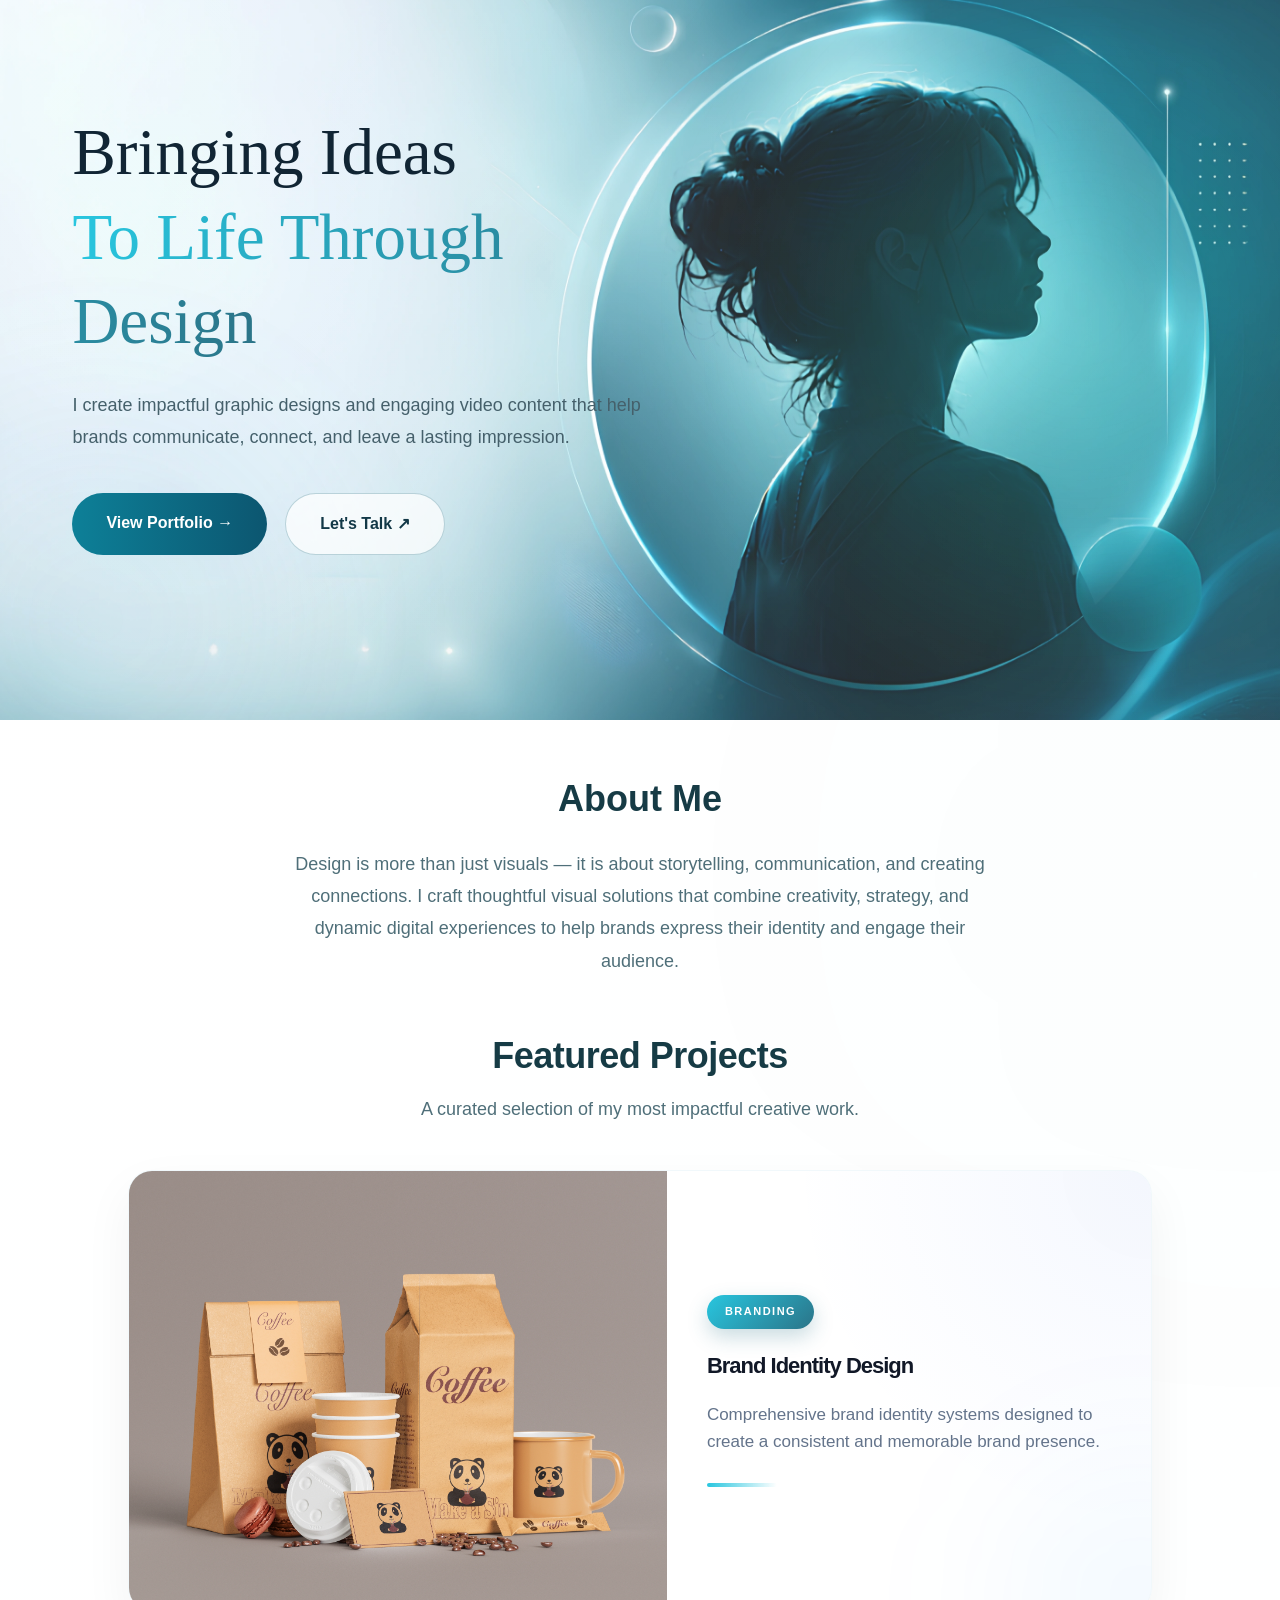
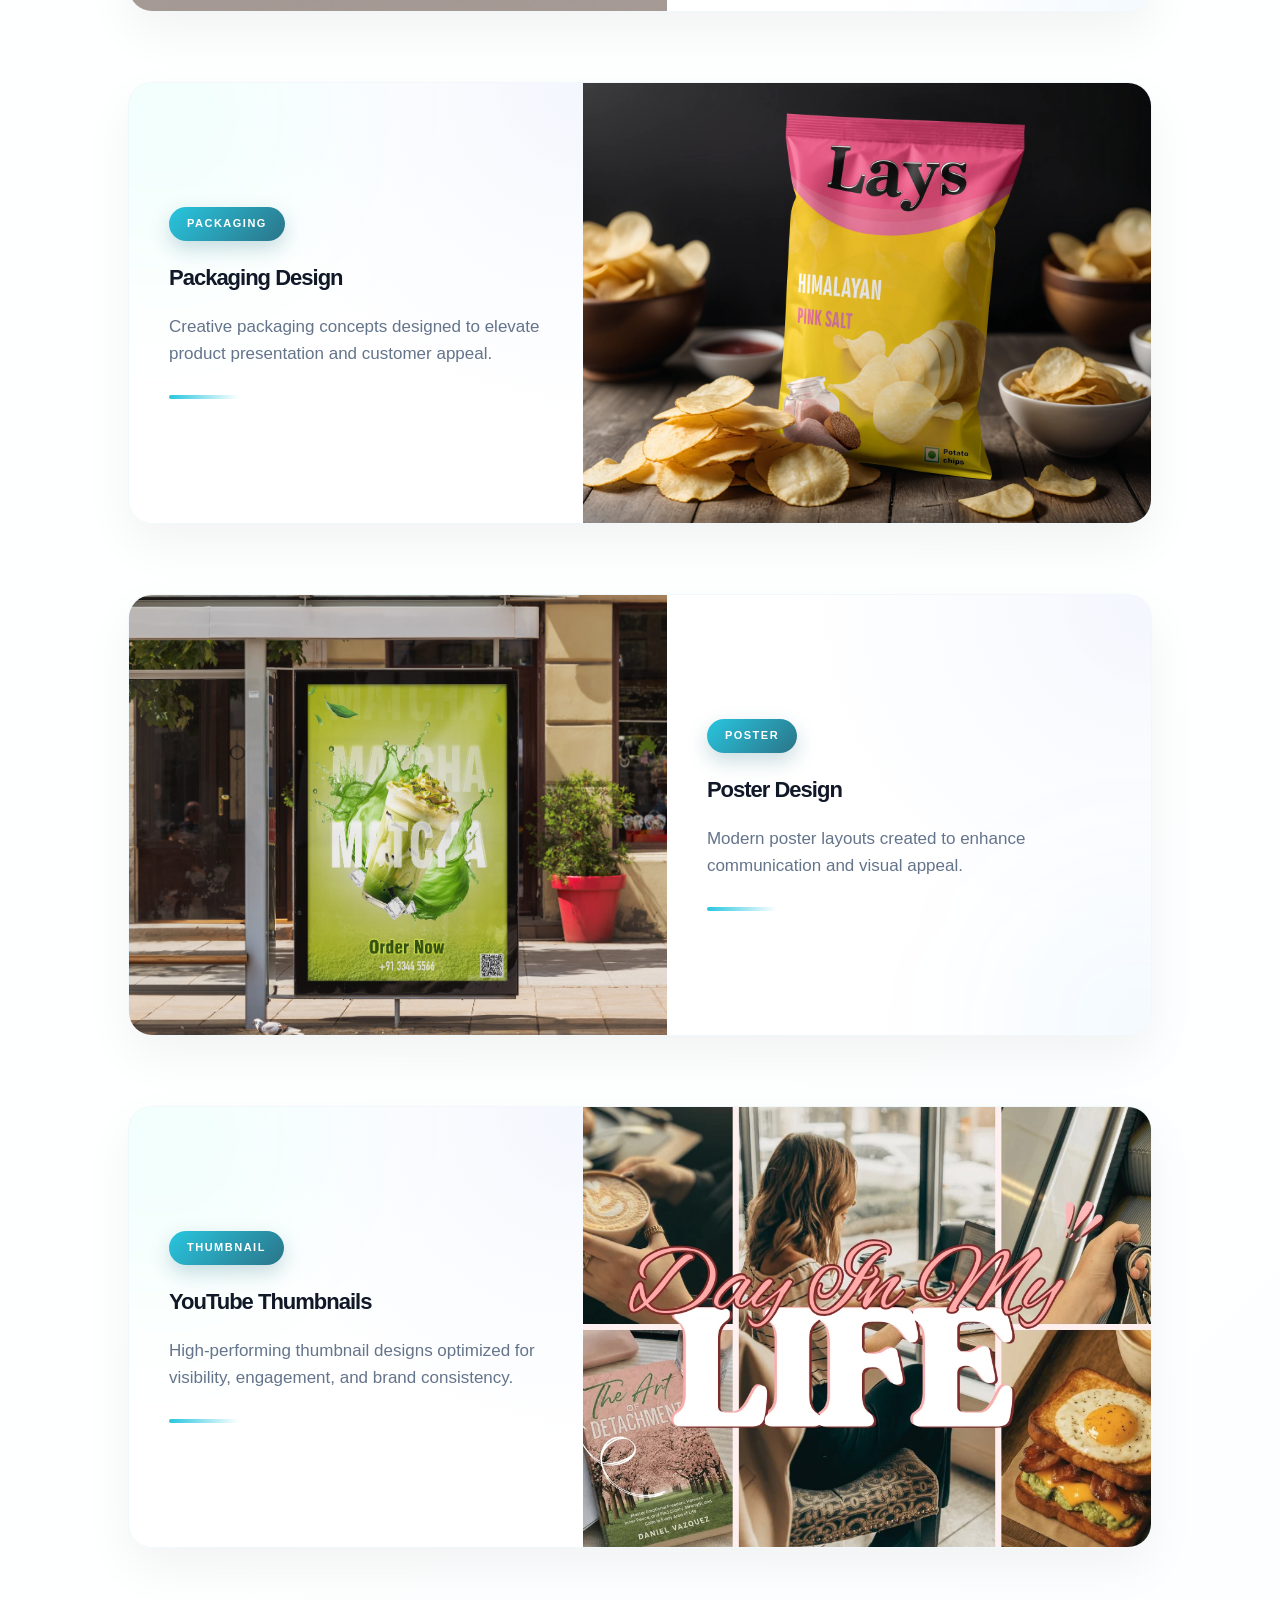
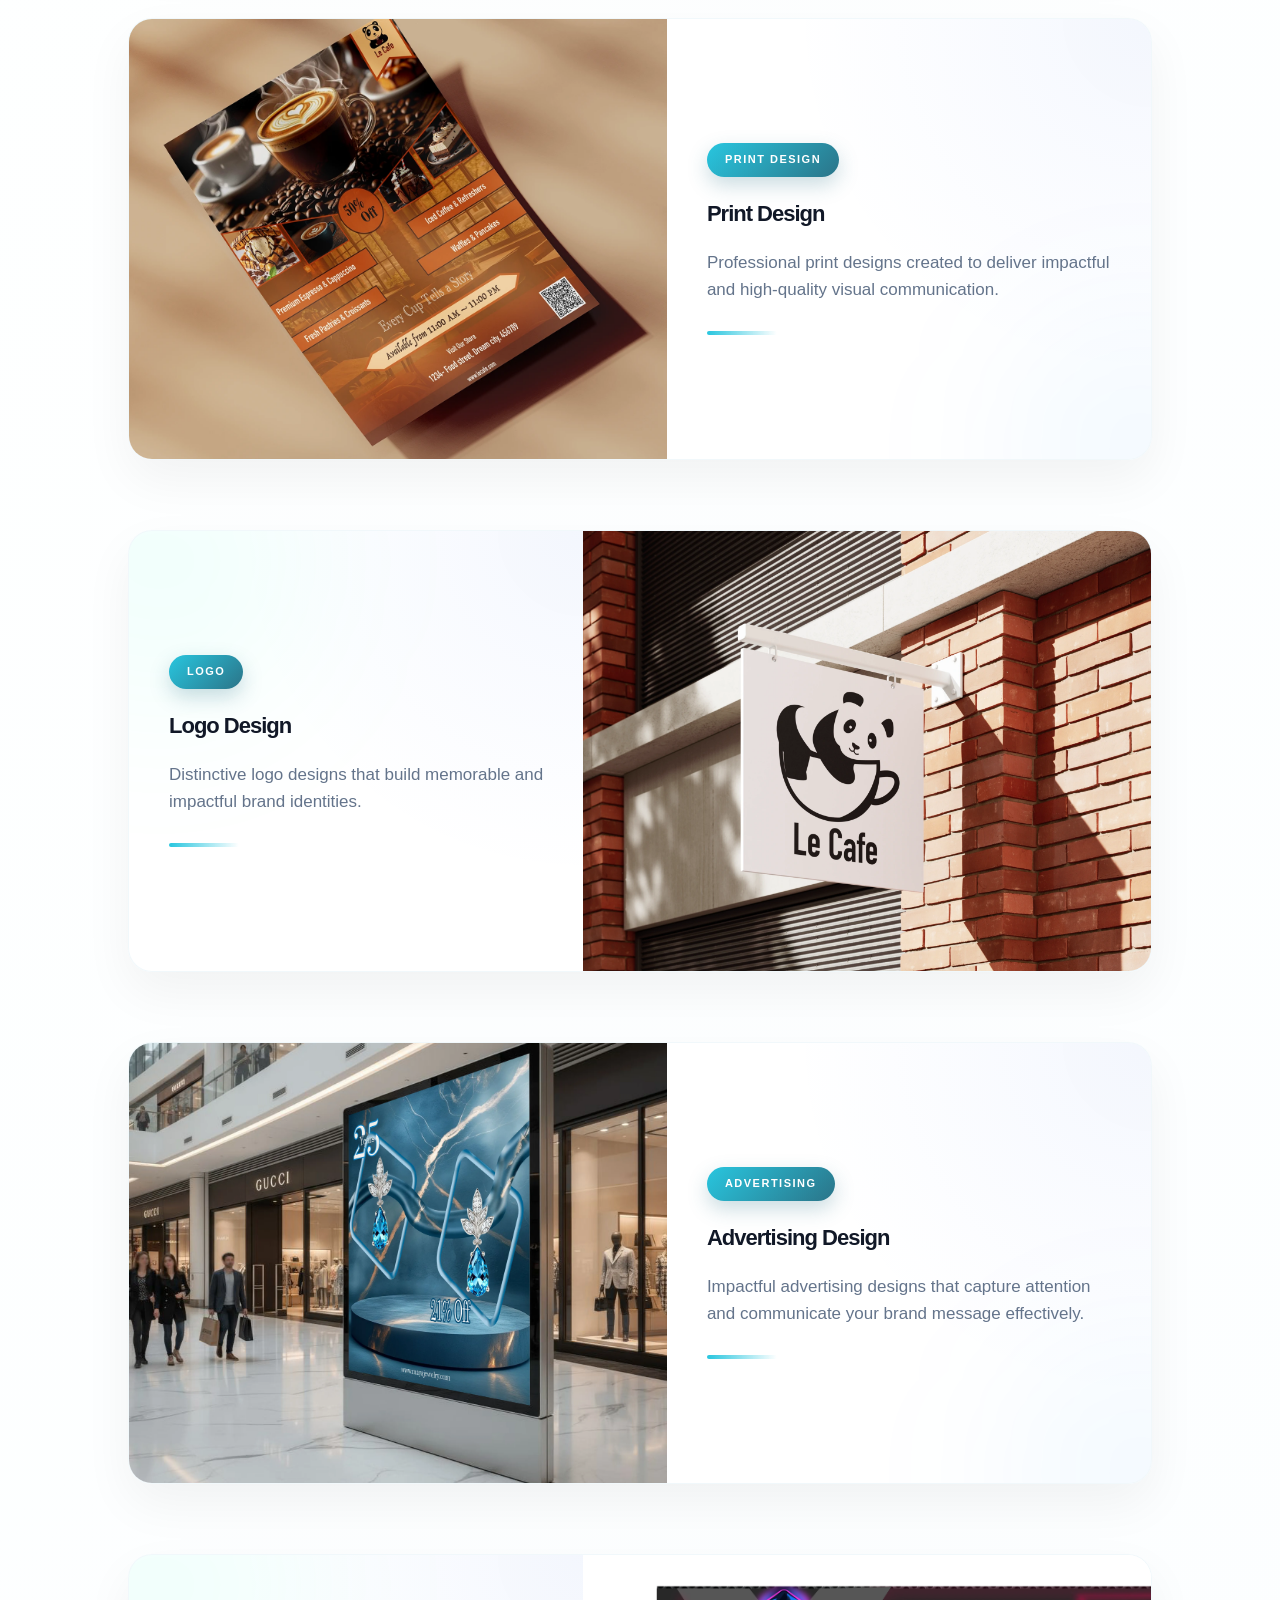
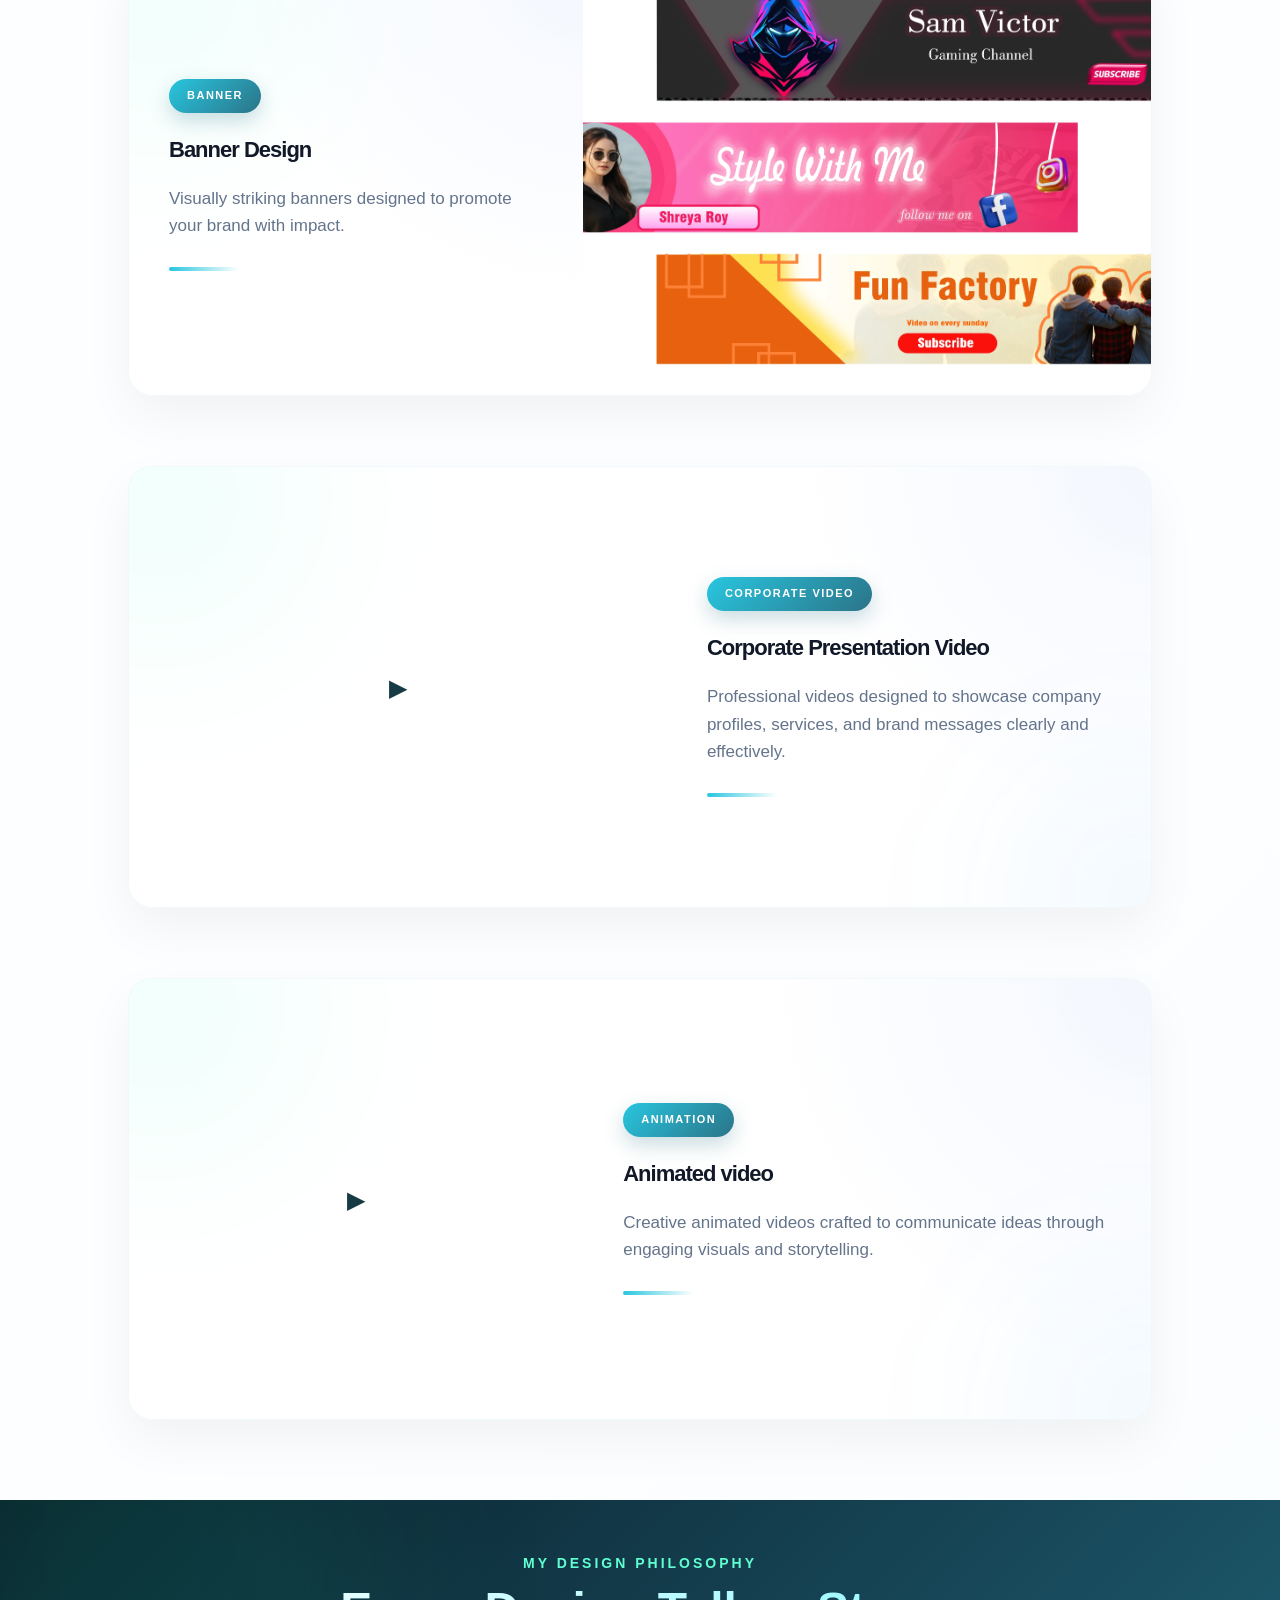
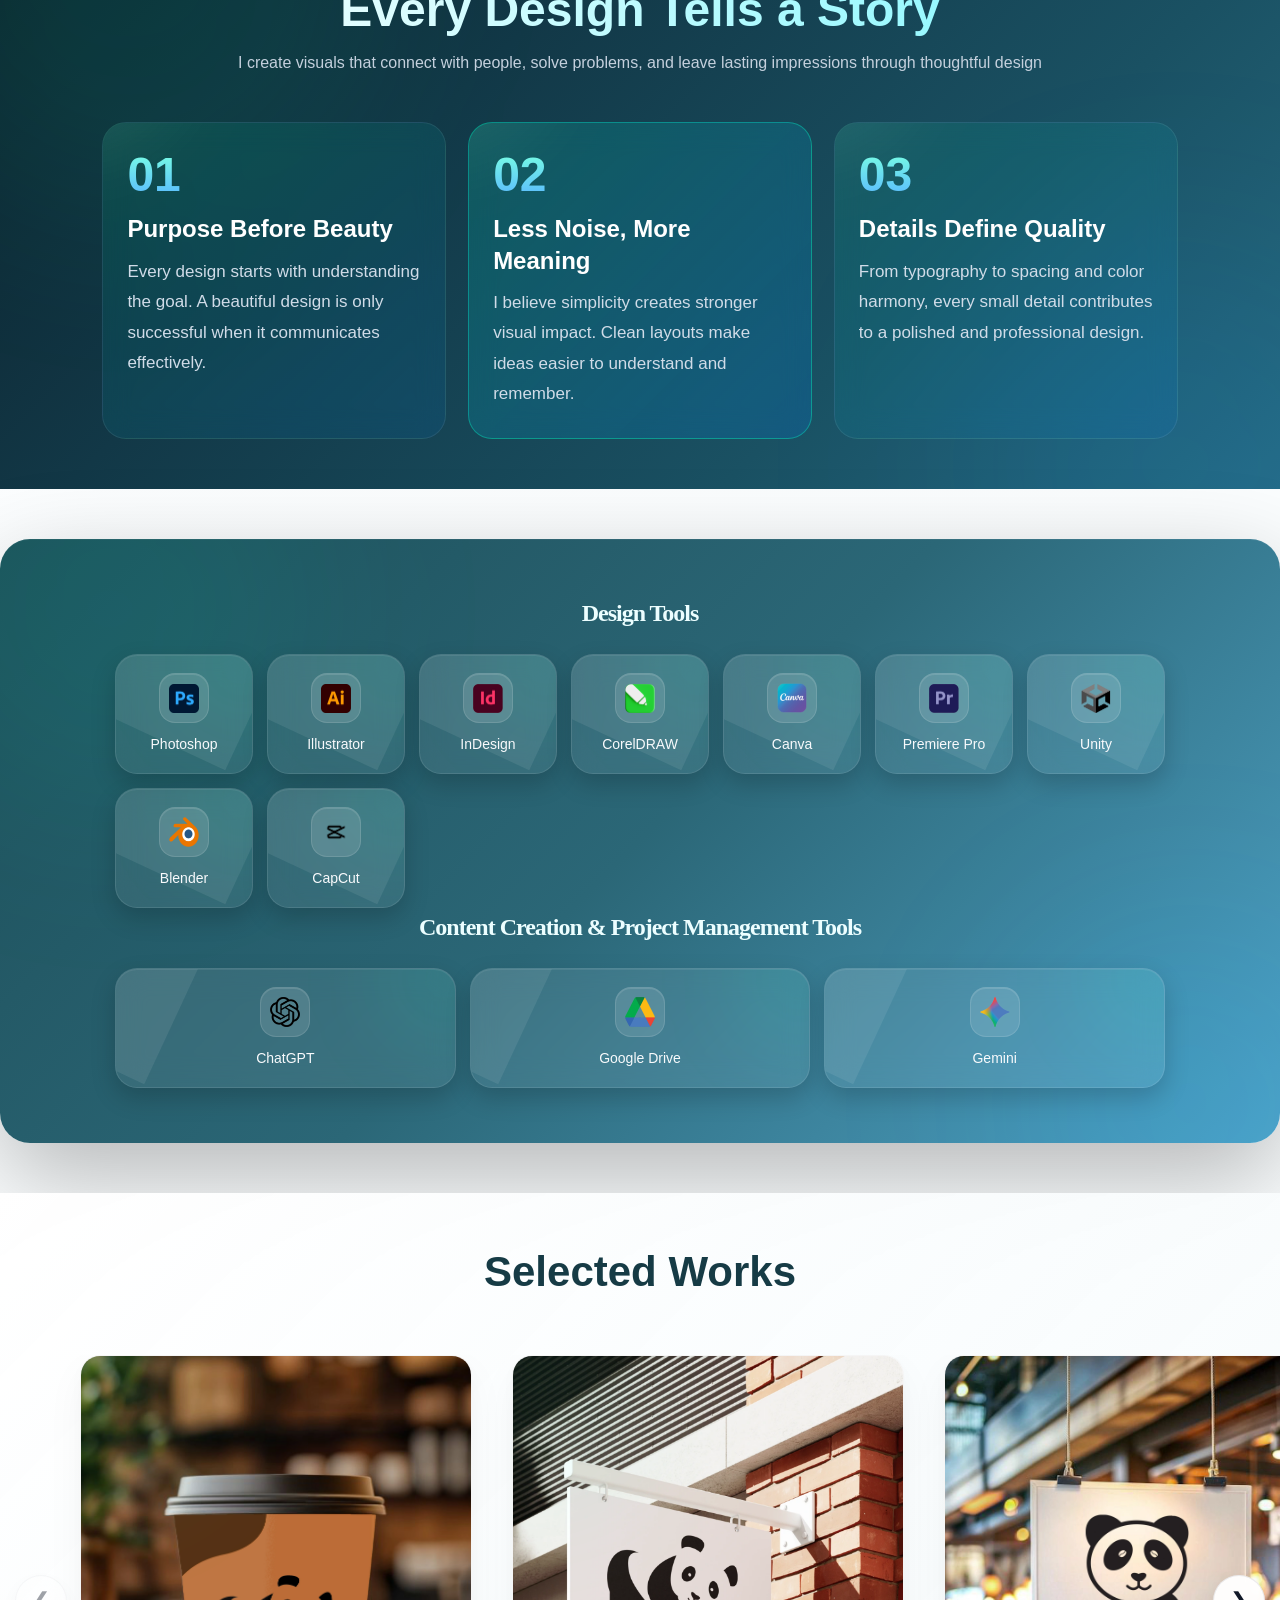
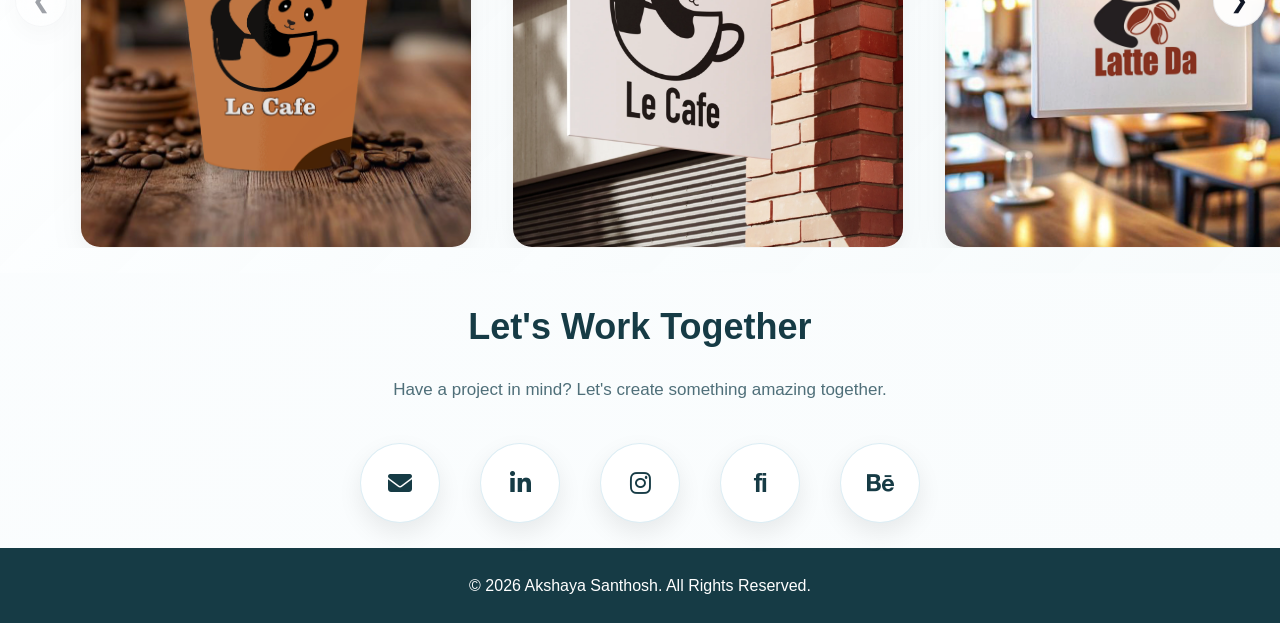
==== index.html @ a4b18b2a "Update index.html" ====
<!DOCTYPE html>
<html lang="en">
<head>
<meta charset="UTF-8" />
<meta name="viewport" content="width=device-width, initial-scale=1.0" />
<title>Akshaya Santhosh | Creative Portfolio</title>
<link rel="stylesheet" href="style.css" />
<link rel="stylesheet"
href="https://cdnjs.cloudflare.com/ajax/libs/font-awesome/6.6.0/css/all.min.css">
</head>
<body>

<section class="hero">

    <div class="hero-overlay"></div>

    <div class="hero-left">

        <h1>
            Bringing Ideas  <br>
            <span>To Life Through Design</span>
        </h1>

        <p>
            I create impactful graphic designs and engaging video content that help brands communicate, connect, and leave a lasting impression.
        </p>

        <div class="hero-buttons">
            <a href="https://drive.google.com/file/d/FILE_ID/view?usp=sharing"
               class="btn btn-primary"
               target="_blank"
               rel="noopener noreferrer">
               View Portfolio →
            </a>

            <a href="#contact" class="btn btn-secondary">Let's Talk ↗</a>
        </div>

    </div>

</section>

<!-- ABOUT SECTION -->
<section class="about">
<h2>About Me</h2>
<p>
Design is more than just visuals — it is about storytelling, communication, and creating connections. I craft thoughtful visual solutions that combine creativity, strategy, and dynamic digital experiences to help brands express their identity and engage their audience.</p>
</section>

   <!-- FEATURED PROJECT SHOWCASE -->
<section id="featured-projects" class="featured-showcase">
    <div class="showcase-header">
        <h2>Featured Projects</h2>
        <p>A curated selection of my most impactful creative work.</p>
    </div>

    <div class="showcase-grid single-column">

        <!-- Project 1 -->
        <article class="showcase-card">
            <img src="Coffee_Brand_Mockup_4.webp" alt="Brand Identity Design">
            <div class="showcase-content">
                <span class="showcase-label">Branding</span>
                <h3>Brand Identity Design</h3>
                <p>
                    Comprehensive brand identity systems designed to create a consistent and memorable brand presence.
                </p>
            </div>
        </article>

        <!-- Project 2 -->
        <article class="showcase-card">
            <img src="potato_chips.webp" alt="Packaging Design">
            <div class="showcase-content">
                <span class="showcase-label">Packaging</span>
                <h3>Packaging Design</h3>
                <p>
                    Creative packaging concepts designed to elevate product
                    presentation and customer appeal.
                </p>
            </div>
        </article>

        <!-- Project 3 -->
        <article class="showcase-card">
            <img src="poster1.webp" alt="Poster Design">
            <div class="showcase-content">
                <span class="showcase-label">Poster</span>
                <h3>Poster Design</h3>
                <p>
                    Modern poster layouts created to enhance communication and visual appeal.
                </p>
            </div>
        </article>

        <!-- Project 4 -->
        <article class="showcase-card">
            <img src="thumbnail1.webp" alt="YouTube Thumbnails">
            <div class="showcase-content">
                <span class="showcase-label">Thumbnail</span>
                <h3>YouTube Thumbnails</h3>
                <p>
                    High-performing thumbnail designs optimized for visibility,
                    engagement, and brand consistency.
                </p>
            </div>
        </article>

        <!-- Project 5 -->
        <article class="showcase-card">
            <img src="flyer3.webp" alt="Print Design">
            <div class="showcase-content">
                <span class="showcase-label">Print Design</span>
                <h3>Print Design</h3>
                <p>
                    Professional print designs created to deliver impactful and high-quality visual communication.
                </p>
            </div>
        </article>
        <!-- Project 5 -->
        <article class="showcase-card">
            <img src="logo_1_50.webp" alt="Logo Design">
            <div class="showcase-content">
                <span class="showcase-label">Logo </span>
                <h3>Logo Design</h3>
                <p>
                    Distinctive logo designs that build memorable and impactful brand identities.
                </p>
            </div>
        </article>
        <!-- Project 6 -->
        <article class="showcase-card">
            <img src="jew-4webp.webp" alt="Advertising Design">
            <div class="showcase-content">
                <span class="showcase-label">Advertising</span>
                <h3>Advertising Design</h3>
                <p>
                    Impactful advertising designs that capture attention and communicate your brand message effectively.
                </p>
            </div>
        </article>
         <!-- Project 6 -->
        <article class="showcase-card">
            <img src="banner.webp" alt="Banner Design">
            <div class="showcase-content">
                <span class="showcase-label">Banner</span>
                <h3>Banner Design</h3>
                <p>
                    Visually striking banners designed to promote your brand with impact.
                </p>
            </div>
        </article>
        <!-- Corporate Video -->
        <article class="showcase-card video-card">

           <div class="video-wrapper">
               <video preload="metadata" playsinline>
                   <source src="corporate video (1).mp4" type="video/mp4">
               </video>

               <button class="play-btn">▶</button>
           </div>

           <div class="showcase-content">
               <span class="showcase-label">Corporate Video</span>
               <h3>Corporate Presentation Video</h3>
               <p>
                   Professional videos designed to showcase company profiles, services, and brand messages clearly and effectively.
               </p>
          </div>

      </article>
        <!-- Corporate Video -->
        <article class="showcase-card video-card">

           <div class="video-wrapper">
               <video preload="metadata" playsinline>
                   <source src="animation 1.mp4" type="video/mp4">
               </video>

               <button class="play-btn">▶</button>
           </div>

           <div class="showcase-content">
               <span class="showcase-label">Animation</span>
               <h3>Animated video</h3>
               <p>
                   Creative animated videos crafted to communicate ideas through engaging visuals and storytelling.
               </p>
          </div>

      </article>

    </div>
</section>
    

<!-- WHAT I BELIEVE SECTION -->
<section class="belief-section">

  <div class="belief-heading">
    <span class="mini-title">MY DESIGN PHILOSOPHY</span>
    <h1>Every Design Tells a Story</h1>
    <p>
      I create visuals that connect with people, solve problems, and leave lasting impressions through thoughtful design
    </p>
  </div>

  <div class="belief-container">

    <div class="belief-card">
      <div class="card-number">01</div>
      <h2>Purpose Before Beauty</h2>
      <p>
        Every design starts with understanding the goal. A beautiful design is only successful when it communicates effectively.
      </p>
    </div>

    <div class="belief-card active-card">
      <div class="card-number">02</div>
      <h2>Less Noise, More Meaning</h2>
      <p>
        I believe simplicity creates stronger visual impact. Clean layouts make ideas easier to understand and remember.
      </p>
    </div>

    <div class="belief-card">
      <div class="card-number">03</div>
      <h2>Details Define Quality</h2>
      <p>
        From typography to spacing and color harmony, every small detail contributes to a polished and professional design.
      </p>
    </div>

  </div>

</section>
<!-- TOOLS SECTION -->
<section class="tools-section">
  <div class="tools-container">
    <div class="tools-category">
      <h2>Design Tools</h2>

      <div class="tools-grid">
        <div class="tool-card">
          <div class="tool-icon">
            <img src="PS.png" alt="Photoshop">
          </div>
          <h3>Photoshop</h3>
        </div>

        <div class="tool-card">
          <div class="tool-icon">
            <img src="adobe-illustrator.png" alt="illustrator">
          </div>
          <h3>Illustrator</h3>
        </div>

        <div class="tool-card">
          <div class="tool-icon">
            <img src="indesign.png" alt="Illustrator">
          </div>
          <h3>InDesign</h3>
        </div>
        <div class="tool-card">
          <div class="tool-icon">
            <img src="CORELDRAW.png" alt="Illustrator">
          </div>
          <h3>CorelDRAW</h3>
        </div>
        <div class="tool-card">
          <div class="tool-icon">
            <img src="CANVA.png" alt="canva">
          </div>
          <h3>Canva</h3>
        </div>
        <div class="tool-card">
          <div class="tool-icon">
            <img src="premiere.png" alt="Illustrator">
          </div>
          <h3>Premiere Pro</h3>
        </div>
        <div class="tool-card">
          <div class="tool-icon">
            <img src="unity.png" alt="Illustrator">
          </div>
          <h3>Unity</h3>
        </div>
        <div class="tool-card">
          <div class="tool-icon">
            <img src="BLENDER.png" alt="Illustrator">
          </div>
          <h3>Blender</h3>
        </div>
        <div class="tool-card">
          <div class="tool-icon">
            <img src="CAPCUT.png" alt="Illustrator">
          </div>
          <h3>CapCut</h3>
        </div>
   

      </div>
      <!-- SECOND TOOLS CATEGORY -->
       
<div class="tools-category">
   
  <h2>Content Creation & Project Management Tools</h2>

  <div class="tools-grid">
   <div class="tool-card">
      <div class="tool-icon">
        <img src="CHATGPT.png" alt="Trello">
      </div>
      <h3>ChatGPT</h3>
    </div>


    <div class="tool-card">
      <div class="tool-icon">
        <img src="DRIVE.png" alt="Notion">
      </div>
      <h3>Google Drive</h3>
    </div>    

   

    <div class="tool-card">
      <div class="tool-icon">
        <img src="GEMINI.png" alt="ClickUp">
      </div>
      <h3>Gemini</h3>
    </div>

    
  </div>
</div>
    </div>

  </div>
</section>

</section> <!-- END OF TOOLS SECTION -->


<!-- PROJECTS SECTION -->
<section id="projects" class="projects">
<div class="projects-header">
<h2>Selected Works</h2>
</div>

<div class="projects-slider">

<!-- Left Arrow -->
<button class="arrow left">&#10094;</button>

<!-- Slider Track -->
<div class="slider-container">
<div class="project-track">

<!-- Project 1 -->
<div class="project-card image-only">
<img src="coffecup.webp" alt="coffecup">

</div>

<!-- Project 2 -->
<div class="project-card image-only">
<img src="logo_1_50.webp" alt="Logo">

<div class="project-info">
<h3>Logo Design</h3>

</div>
</div>

<!-- Project 3 -->
<div class="project-card image-only">
<img src="logo2.webp" alt="Logo">

</div>
    
<!-- Project 4 -->
<div class="project-card image-only">
<img src="logo3.webp" alt="Logo">
<div class="project-info">
<h3>Motion Graphics</h3>
<div class="tags">
<span>After Effects</span>
<span>Animation</span>
<span>Video Editing</span>
</div>
</div>
</div>

<!-- Project 5 -->
<div class="project-card image-only">
<img src="logo4.webp" alt="Logo">
<div class="project-info">
<h3>YouTube Thumbnails</h3>
<div class="tags">
<span>Thumbnail Design</span>
<span>Photoshop</span>
<span>Branding</span>
</div>
</div>
</div>

<!-- Project 1 -->
<div class="project-card image-only">
<img src="logo5.webp" alt="Logo">

</div>

<!-- Project 1 -->
<div class="project-card image-only">
<img src="packaging.webp" alt="packaging">
</div>

<!-- Project 1 -->
<div class="project-card image-only">
<img src="packaging1.webp" alt="packaging">
</div>

<!-- Project 1 -->
<div class="project-card image-only">
<img src="packaging2.webp" alt="packaging">
</div>
<!-- Project 1 -->
<div class="project-card image-only">
<img src="packaging3.webp" alt="packaging">
</div>
<!-- Project 1 -->
<div class="project-card image-only">
<img src="packaging7.webp" alt="packaging">
</div>

<!-- Project 1 -->
<div class="project-card image-only">
<img src="packaging6.webp" alt="packaging">
</div>

<!-- Project 1 -->
<div class="project-card image-only">
<img src="dove bottle.webp" alt="packaging">
</div>
<!-- Project 1 -->
<div class="project-card image-only">
<img src="BAG.webp" alt="packaging">
</div>
<!-- Project 1 -->
<div class="project-card image-only">
<img src="card11.webp" alt="business card">

</div>

<!-- Project 1 -->
<div class="project-card image-only">
<img src="card1.webp" alt="business card">
</div>

<!-- Project 1 -->
<div class="project-card image-only">
<img src="card2.webp" alt="business card">
</div>

<!-- Project 1 -->
<div class="project-card image-only">
<img src="card3.webp" alt="business card">
</div>

<!-- Project 1 -->
<div class="project-card image-only">
<img src="card4.webp" alt="business card">
</div>

<!-- Project 1 -->
<div class="project-card image-only">
<img src="poster1.webp" alt="poster">
</div>

<!-- Project 1 -->
<div class="project-card image-only">
<img src="poster2-converted-from-png.webp" alt="poster">
</div>
 
<!-- Project 1 -->
<div class="project-card image-only">
<img src="jew-4webp.webp" alt="poster">
</div>

<!-- Project 1 -->
<div class="project-card image-only">
<img src="jewelry .webp" alt="poster">
</div>

<!-- Project 1 -->
<div class="project-card image-only">
<img src="social1.webp" alt="poster">
</div>
<!-- Project 1 -->
<div class="project-card image-only">
<img src="flyer1.webp" alt="flyer">
</div>
    <!-- Project 1 -->
<div class="project-card image-only">
<img src="flyer2.webp" alt="flyer">
</div>
<!-- Project 1 -->
<div class="project-card image-only">
<img src="flyer3.webp" alt="flyer">
</div>
<!-- Project 1 -->
<div class="project-card image-only">
<img src="thambnail2.webp" alt="flyer">
</div>
<!-- Project 1 -->
<div class="project-card image-only">
<img src="mobile 1.webp" alt="interface">
</div>

<!-- Project 1 -->
<div class="project-card image-only">
<img src="mobile1.webp" alt="interface">
</div>
<!-- Project 1 -->
<div class="project-card image-only">
<img src="menu front.webp" alt="menu card">
</div>
<!-- Project 1 -->
<div class="project-card image-only">
<img src="menu card-1.webp" alt="menu card">
</div>
<!-- Project 1 -->
<div class="project-card image-only">
<img src="billboard1.webp" alt="billboard">
</div> 
<!-- Project 1 -->
<div class="project-card image-only">
<img src="billboard2.webp" alt="billboard">
</div>
<!-- Project 1 -->
<div class="project-card image-only">
<img src="banner.webp" alt="banner">
</div>
<!-- Project 1 -->
<div class="project-card image-only">
<img src="brochure1.png" alt="brochure">
</div>
<!-- Project 1 -->
<div class="project-card image-only">
<img src="brochure11.webp" alt="brochure">
</div>
<!-- Project 1 -->
<div class="project-card image-only">
<img src="temple1.webp" alt="brochure">
</div>
<!-- Project 1 -->
<div class="project-card image-only">
<img src="temple2.webp" alt="brochure">
</div>
<div class="project-card video-card">
    <video controls preload="metadata">
        <source src="corporate video (1).mp4" type="video/mp4">
    </video>
</div>
</div>
</div>

<!-- Right Arrow -->
<button class="arrow right">&#10095;</button>
</div>
</section>
   
<!-- CONTACT SECTION -->
<section class="contact" id="contact">

    <h2>Let's Work Together</h2>

    <p>Have a project in mind? Let's create something amazing together.</p>

    <div class="contact-icons">

        <!-- Email -->
        <a href="mailto:akshayasanthosh2000@gmail.com" title="Email">
            <i class="fas fa-envelope"></i>
        </a>

        <!-- LinkedIn -->
        <a href="https://www.linkedin.com/in/akshaya-santhosh-37470327a/"
           target="_blank"
           title="LinkedIn">
            <i class="fab fa-linkedin-in"></i>
        </a>

        <!-- Instagram -->
        <a href="https://www.instagram.com/aks_hayasanthosh/"
           target="_blank"
           title="Instagram">
            <i class="fab fa-instagram"></i>
        </a>

        <a href="https://www.fiverr.com/sellers/akshaya_san"
           target="_blank"
           title="Fiverr">
            <span class="fiverr-icon">fi</span>
        </a>

        <!-- Behance -->
        <a href="https://www.behance.net/YOUR_USERNAME"
           target="_blank"
           title="Behance">
            <i class="fab fa-behance"></i>
        </a>

    </div>

</section>
<footer>
    <p>© 2026 Akshaya Santhosh. All Rights Reserved.</p>
</footer>

<!-- JAVASCRIPT -->
<script>
/* =========================
PROJECT SLIDER
========================= */
const track = document.querySelector('.project-track');
const cards = document.querySelectorAll('.project-card');
const nextBtn = document.querySelector('.right');
const prevBtn = document.querySelector('.left');

let currentIndex = 0;

/* Number of visible cards based on screen size */
function getVisibleCards() {
return window.innerWidth <= 992 ? 1 : 2;
}

/* Update slider position */
function updateSlider() {
const visibleCards = getVisibleCards();
const gap = 30; // Must match CSS gap value
const cardWidth = cards[0].offsetWidth + gap;
const maxIndex = Math.max(0, cards.length - visibleCards);

/* Prevent index from exceeding limits after resize */
if (currentIndex > maxIndex) {
currentIndex = maxIndex;
}

/* Move the slider */
track.style.transform = `translateX(-${currentIndex * cardWidth}px)`;

/* Disable arrows at beginning and end */
prevBtn.style.opacity = currentIndex === 0 ? "0.4" : "1";
prevBtn.style.pointerEvents = currentIndex === 0 ? "none" : "auto";

nextBtn.style.opacity = currentIndex === maxIndex ? "0.4" : "1";
nextBtn.style.pointerEvents = currentIndex === maxIndex ? "none" : "auto";
}

/* Next slide */
nextBtn.addEventListener('click', () => {
const visibleCards = getVisibleCards();
const maxIndex = Math.max(0, cards.length - visibleCards);

if (currentIndex < maxIndex) {
currentIndex++;
updateSlider();
}
});

/* Previous slide */
prevBtn.addEventListener('click', () => {
if (currentIndex > 0) {
currentIndex--;
updateSlider();
}
});

/* =========================
SCROLL ANIMATION
========================= */
const projectsSection = document.querySelector('.projects');

const observer = new IntersectionObserver((entries) => {
entries.forEach(entry => {
if (entry.isIntersecting) {
/* Add animation class when section enters viewport */
projectsSection.classList.add('show');

/* Recalculate slider after animation begins */
setTimeout(updateSlider, 300);

/* Run animation only once */
observer.unobserve(projectsSection);
}
});
}, {
threshold: 0.2
});

/* Start observing the Projects section */
observer.observe(projectsSection);

/* Resize handler */
window.addEventListener('resize', updateSlider);

/* Initial slider setup */
updateSlider();
</script>
<script>
const toolsSection = document.querySelector('.tools-section');

const toolsObserver = new IntersectionObserver((entries) => {
    entries.forEach(entry => {
        if (entry.isIntersecting) {
            toolsSection.classList.add('show');
        }
    });
}, {
    threshold: 0.25
});

toolsObserver.observe(toolsSection);
</script>
<script>
const playButtons = document.querySelectorAll(".play-btn");

playButtons.forEach(button => {

    const video = button.parentElement.querySelector("video");

    button.addEventListener("click", () => {

        // Pause all other videos
        document.querySelectorAll(".video-wrapper video").forEach(v => {
            if (v !== video) {
                v.pause();
                v.parentElement.querySelector(".play-btn").style.display = "flex";
            }
        });

        video.play();
        button.style.display = "none";
    });

    video.addEventListener("click", () => {
        if (video.paused) {
            video.play();
            button.style.display = "none";
        } else {
            video.pause();
            button.style.display = "flex";
        }
    });

    video.addEventListener("ended", () => {
        button.style.display = "flex";
    });

});
</script>
</body>
</html>
---- style.css ----
/* ==========================================================
   RESET
========================================================== */

*,
*::before,
*::after {
    margin: 0;
    padding: 0;
    box-sizing: border-box;
}

html {
    scroll-behavior: smooth;
}

/* ==========================================================
   GLOBAL STYLES
========================================================== */

body {
    font-family: "Helvetica Neue", sans-serif;
    color: #111;
    line-height: 1.6;
    overflow-x: hidden;
    margin: 0;
    background: linear-gradient(
        135deg,
        #ffffff 0%,
        #feffff 30%,
        #fcfeff 65%,
        #f9fcfd 100%
    );

    position: relative;
}

/* Soft Background Glow */

body::before,
body::after {
    content: "";
    position: fixed;
    border-radius: 50%;
    filter: blur(180px);
    z-index: -1;
}

body::before {
    width: 700px;
    height: 700px;
    top: -300px;
    left: -300px;
    background: rgba(79, 163, 199, 0.02);
}

body::after {
    width: 650px;
    height: 650px;
    bottom: -300px;
    right: -300px;
    background: rgba(43, 103, 119, 0.015);
}

/* ==========================================================
   HERO SECTION
========================================================== */

.hero{
    position: relative;

    min-height: 80vh;

    display: flex;
    align-items: center;

    padding: 0 8%;
    margin-bottom: 0;
    overflow: hidden;

    background:
        linear-gradient(
            rgba(255,255,255,.15),
            rgba(255,255,255,.15)
        ),
        url("Untitled design (1).webp");

    background-size: cover;

    background-position: center;

    background-repeat: no-repeat;
}
.hero-overlay{

    position:absolute;

    inset:0;

    background:

    radial-gradient(circle at 20% 30%,
    rgba(255,255,255,.15),
    transparent 45%),

    radial-gradient(circle at 85% 60%,
    rgba(0,255,220,.08),
    transparent 35%);

    pointer-events:none;

}

/* ==========================================================
   HERO BACKGROUND GLOW
========================================================== */

.hero::before {
    content: "";
    position: absolute;

    width: 900px;
    height: 900px;

    top: -150px;
    right: -250px;

    background: radial-gradient(
        circle,
        rgba(0, 255, 255, 0.18),
        transparent 65%
    );

    filter: blur(70px);
}

.hero::after {
    content: "";
    position: absolute;

    width: 600px;
    height: 600px;

    left: -200px;
    bottom: -200px;

    background: radial-gradient(
        circle,
        rgba(79, 163, 199, 0.10),
        transparent 70%
    );

    filter: blur(60px);
}

/* ==========================================================
   HERO LEFT
========================================================== */

.hero-left{
    position: relative;
    z-index: 2;

    max-width:580px;
    margin-left: -30px;
}
.hero-tag {
    display: inline-block;

    padding: 10px 22px;

    margin-bottom: 30px;

    border-radius: 50px;

    border: 1px solid rgba(79, 163, 199, 0.35);

    background: rgba(255, 255, 255, 0.6);

    color: #184654;

    font-size: 18px;
    letter-spacing: 1px;
}

.hero-left h1 {
    margin-bottom: 25px;

    font-family: Georgia, serif;
    font-size: 65px;
    font-weight: 350;
    line-height:1.3;

    color: #112534;
}

.hero-left h1 span {
    background: linear-gradient(
        90deg,
        #28c6df,
        #2b7488
    );

    -webkit-background-clip: text;
    -webkit-text-fill-color: transparent;
}

.hero-left p {
    margin-bottom: 40px;

    font-size: 18px;
    line-height: 1.8;

    color: #45606b;
}

/* ==========================================================
   HERO BUTTONS
========================================================== */

.hero-buttons {
    display: flex;
    gap: 18px;

    margin-bottom: 55px;
}

.btn {
    display: inline-block;

    padding: 17px 34px;

    border-radius: 60px;

    text-decoration: none;

    font-weight: 600;

    transition: all 0.35s ease;
}

.btn:hover {
    transform: translateY(-5px);
}

.btn-primary {
    color: #fff;

    background: linear-gradient(
        90deg,
        #0d8098,
        #0c5670
    );
}

.btn-secondary {
    color: #123847;

    background: rgba(255, 255, 255, 0.75);

    border: 1px solid rgba(43, 116, 136, 0.30);
}

/* ==========================================================
   HERO STATS
========================================================== */

.hero-stats {
    display: flex;
    gap: 20px;
}

.stat-card {
    min-width: 150px;

    padding: 28px;

    border-radius: 24px;

    background: rgba(255, 255, 255, 0.65);

    backdrop-filter: blur(20px);

    box-shadow: 0 15px 35px rgba(0, 0, 0, 0.08);
}

.stat-card h2 {
    margin-bottom: 8px;

    font-size: 40px;

    color: #163b45;
}

.stat-card span {
    color: #67818a;
}


/* ==========================================================
   GLASS CARD
========================================================== */

.glass-card {
    position: absolute;

    bottom: 70px;
    left: 40px;

    z-index: 5;

    padding: 28px 34px;

    border-radius: 24px;

    color: #fff;

    background: rgba(8, 28, 40, 0.55);

    border: 1px solid rgba(255, 255, 255, 0.18);

    backdrop-filter: blur(25px);

    box-shadow: 0 20px 50px rgba(0, 0, 0, 0.25);
}

.glass-card small {
    display: block;

    margin-bottom: 10px;

    color: #49d8ff;

    letter-spacing: 2px;
}

.glass-card h4 {
    font-size: 22px;
    font-weight: 500;
    line-height: 1.5;
}

/* ==========================================================
   ABOUT SECTION
========================================================== */

.about {
    margin-top: -20px;
    padding: 70px 10% 25px;
    text-align: center;
    background: transparent;
}

.about h2 {
    margin-bottom: 20px;

    font-size: 36px;
    font-weight: 600;
    color: #163b45;
}

.about p {
    max-width: 700px;
    margin: 0 auto;

    font-size: 18px;
    line-height: 1.8;
    color: #4f6f79;
}

/* ==========================================================
   FEATURED SHOWCASE
========================================================== */

.featured-showcase {
    padding: 25px 10% 60px;
    background: transparent;
}

.showcase-header {
    max-width: 660px;
    margin: 0 auto 45px;

    text-align: center;
}

.showcase-header h2 {
    margin-bottom: 8px;

    font-size: 36px;
    font-weight: 700;
    letter-spacing: -0.5px;

    color: #163b45;
}

.showcase-header p {
    font-size: 18px;
    line-height: 1.8;

    color: #4f6f79;
}

/* ==========================================================
   SHOWCASE GRID
========================================================== */

.showcase-grid {
    display: grid;
    grid-template-columns: repeat(2, 1fr);

    gap: 40px;

    max-width: 1200px;
    margin: 0 auto;
}

/* ==========================================================
   SINGLE COLUMN LAYOUT
========================================================== */

.showcase-grid.single-column {
    grid-template-columns: 1fr;

    max-width: 1050px;
    margin: 0 auto;

    gap: 70px;
}

/* ==========================================================
   SHOWCASE CARD
========================================================== */

.showcase-grid.single-column .showcase-card {
    position: relative;

    display: grid;
    grid-template-columns: 1fr 0.9fr;

    max-width: 1100px;      /* Smaller card */
    margin: 0 auto;
   
    align-items: stretch;

    overflow: hidden;

    border-radius: 24px;

    background: rgba(255, 255, 255, 0.95);

    border: 1px solid rgba(79, 163, 199, 0.08);

    box-shadow:
        0 20px 50px rgba(0, 0, 0, 0.05);

    transition: all 0.5s ease;
}

/* ==========================================================
   CARD GLOW EFFECTS
========================================================== */

.showcase-grid.single-column .showcase-card::before,
.showcase-grid.single-column .showcase-card::after {
    content: "";
    position: absolute;
    border-radius: 50%;
    z-index: 0;
}

.showcase-grid.single-column .showcase-card::before {
    width: 300px;
    height: 300px;

    top: -120px;
    left: -120px;

    background: rgba(0, 255, 200, 0.06);

    filter: blur(80px);

    animation: cardGlowFloat 9s ease-in-out infinite;
}

.showcase-grid.single-column .showcase-card::after {
    width: 260px;
    height: 260px;

    right: -120px;
    bottom: -120px;

    background: rgba(0, 132, 255, 0.05);

    filter: blur(80px);

    animation: cardGlowFloat 11s ease-in-out infinite alternate;
}

/* ==========================================================
   CONTENT ABOVE GLOW
========================================================== */

.showcase-grid.single-column .showcase-card img,
.showcase-grid.single-column .showcase-content {
    position: relative;
    z-index: 2;
}

/* ==========================================================
   HOVER OVERLAY
========================================================== */

.showcase-grid.single-column .showcase-card:hover {
    transform: translateY(-12px) scale(1.01);

    box-shadow:
        0 40px 100px rgba(15, 23, 42, 0.12),
        0 20px 50px rgba(15, 23, 42, 0.06);
}

.showcase-grid.single-column .showcase-card:hover::before {
    opacity: 1;
}

/* ==========================================================
   ALTERNATING LAYOUT
========================================================== */

.showcase-grid.single-column
.showcase-card:nth-child(even) {
    grid-template-columns: 1fr 1.25fr;
}

.showcase-grid.single-column
.showcase-card:nth-child(even) img {
    order: 2;
}

.showcase-grid.single-column
.showcase-card:nth-child(even)
.showcase-content {
    order: 1;
}

/* ==========================================================
   SHOWCASE IMAGE
========================================================== */

.showcase-grid.single-column .showcase-card img {
    position: relative;
    z-index: 1;

    display: block;

    width: 100%;
    height: 440px;

    object-fit: cover;
    object-position: center;

    transition: transform 0.8s ease;
}

.showcase-grid.single-column .showcase-card:hover img {
    transform: scale(1.05);
}
/* ==========================================================
SHOWCASE VIDEO
========================================================== */

.showcase-grid.single-column .showcase-card .video-wrapper {
    position: relative;
    width: 100%;
    height: 440px;
    overflow: hidden;
}

.showcase-grid.single-column .showcase-card video {
    width: 100%;
    height: 100%;
    object-fit: cover;
    display: block;
}


/* Play Button */

.play-btn {
    position: absolute;

    top: 50%;
    left: 50%;

    transform: translate(-50%, -50%);

    width: 65px;
    height: 65px;

    border-radius: 50%;

    border: none;

    background: rgba(255,255,255,0.9);

    color: #163b45;

    font-size: 24px;

    cursor: pointer;

    display: flex;
    align-items: center;
    justify-content: center;

    transition: 0.35s ease;

    z-index: 5;
}


.play-btn:hover {
    transform: translate(-50%, -50%) scale(1.1);
}
/* ==========================================================
   SHOWCASE CONTENT
========================================================== */

.showcase-grid.single-column .showcase-content {
    position: relative;
    z-index: 2;

    display: flex;
    flex-direction: column;
    justify-content: center;

    padding: 50px 40px;

    background: radial-gradient(
        circle at top right,
        rgba(37, 99, 235, 0.05),
        transparent 55%
    );
}

/* ==========================================================
   SHOWCASE LABEL
========================================================== */

.showcase-grid.single-column .showcase-label {
    display: inline-block;
    align-self: flex-start;

    margin-bottom: 24px;
    padding: 8px 18px;

    border-radius: 999px;

    font-size: 11px;
    font-weight: 700;
    letter-spacing: 1.5px;
    text-transform: uppercase;

    color: #ffffff;

    background: linear-gradient(
        135deg,
        #28c6df,
        #2b7488
    );

    box-shadow: 0 8px 20px rgba(43, 116, 136, 0.25);
}
/* ==========================================================
   SHOWCASE TITLE
========================================================== */

.showcase-grid.single-column .showcase-content h3 {
    margin-bottom: 22px;

    font-size: 22px;
    font-weight: 700;
    line-height: 1.2;
    letter-spacing: -1px;

    color: #111827;
}

/* ==========================================================
   SHOWCASE DESCRIPTION
========================================================== */

.showcase-grid.single-column .showcase-content p {
    max-width: 520px;

    font-size: 17px;

    color: #64748b;
}

/* ==========================================================
   DECORATIVE DIVIDER
========================================================== */

.showcase-grid.single-column .showcase-content::after {
    content: "";

    width: 70px;
    height: 4px;

    margin-top: 28px;

    border-radius: 999px;

    background: linear-gradient(
        90deg,
        #28c6df,
        transparent 
    );
}

/* ==========================================================
   TABLET RESPONSIVE
========================================================== */

@media (max-width: 992px) {

    .showcase-grid.single-column {
        gap: 45px;
        max-width: 100%;
    }

    .showcase-grid.single-column .showcase-card,
    .showcase-grid.single-column .showcase-card:nth-child(even) {
        grid-template-columns: 1fr;
    }

    .showcase-grid.single-column .showcase-card:nth-child(even) img,
    .showcase-grid.single-column .showcase-card:nth-child(even) .showcase-content {
        order: initial;
    }

    .showcase-grid.single-column .showcase-card img {
        height: 340px;
    }
    .showcase-grid.single-column .showcase-card .video-wrapper {
    height: 240px;
    }
    .showcase-grid.single-column .showcase-content {
        padding: 45px 40px;
    }

    .showcase-grid.single-column .showcase-content h3 {
        font-size: 32px;
    }

    .showcase-grid.single-column .showcase-content p {
        font-size: 16px;
        line-height: 1.8;
    }

}

/* ==========================================================
   MOBILE RESPONSIVE
========================================================== */

@media (max-width: 768px) {

    .showcase-grid.single-column {
        gap: 35px;
    }

    .showcase-grid.single-column .showcase-card {
        border-radius: 24px;
    }

    .showcase-grid.single-column .showcase-card img {
        height: 240px;
    }

    .showcase-grid.single-column .showcase-content {
        padding: 28px 24px;
    }

    .showcase-grid.single-column .showcase-label {
        margin-bottom: 16px;
        padding: 6px 14px;

        font-size: 10px;
    }

    .showcase-grid.single-column .showcase-content h3 {
        margin-bottom: 14px;

        font-size: 26px;
        letter-spacing: -0.5px;
    }

    .showcase-grid.single-column .showcase-content p {
        font-size: 14px;
        line-height: 1.8;
    }

    .showcase-grid.single-column .showcase-content::after {
        width: 50px;
        margin-top: 20px;
    }

}

/* ==========================================================
   PROJECTS SECTION
========================================================== */

.projects {
    padding: 45px 0 25px;
    overflow: hidden;

    background: linear-gradient(
        135deg,
        rgba(255, 255, 255, 0.98),
        rgba(250, 253, 254, 0.95),
        rgba(247, 251, 252, 0.92)
    );

    opacity: 0;
    transform: translateY(80px);
    transition: opacity 1s ease, transform 1s ease;
}

.projects.show {
    opacity: 1;
    transform: translateY(0);
}

/* ==========================================================
   PROJECTS HEADER
========================================================== */

.projects-header {
    padding: 0 10%;
    margin-bottom: 50px;

    text-align: center;

    opacity: 0;
    transform: translateY(40px);
    transition: all 1s ease 0.2s;
}

.projects.show .projects-header {
    opacity: 1;
    transform: translateY(0);
}

.projects-header h2 {
    margin-bottom: 12px;

    font-size: 42px;
    font-weight: 700;

    color: #163b45;
}

.projects-header p {
    font-size: 16px;
    color: #4f6f79;
}

/* ==========================================================
   SLIDER
========================================================== */

.projects-slider {
    position: relative;

    width: 100%;

    opacity: 0;
    transform: translateY(60px);

    transition: all 1s ease 0.4s;
}

.projects.show .projects-slider {
    opacity: 1;
    transform: translateY(0);
}

.slider-container {
    overflow: hidden;
    padding: 0 80px;
}

.project-track {
    display: flex;
    gap: 40px;

    transition: transform 0.6s ease;
}

/* ==========================================================
   PROJECT CARD
========================================================== */

.project-card {
    position: relative;

    flex: 0 0 35%;
    max-width: 400px;
    overflow: hidden;

    border-radius: 20px;

    background: rgba(255, 255, 255, 0.96);

    border: 1px solid rgba(0, 0, 0, 0.04);

    box-shadow:
        0 15px 40px rgba(0, 0, 0, 0.04),
        0 5px 15px rgba(0, 0, 0, 0.02);

    transition: all 0.45s ease;
}
/* ==========================================================
   CARD GLOW EFFECTS
========================================================== */

.project-card::before,
.project-card::after {
    content: "";
    position: absolute;
    border-radius: 50%;
    pointer-events: none;
}

.project-card::before {
    width: 240px;
    height: 240px;

    top: -100px;
    left: -100px;

    background: rgba(0, 255, 200, 0.08);

    filter: blur(60px);

    animation: cardGlowFloat 8s ease-in-out infinite;
}

.project-card::after {
    width: 220px;
    height: 220px;

    right: -100px;
    bottom: -120px;

    background: rgba(0, 132, 255, 0.06);

    filter: blur(60px);

    animation: cardGlowFloat 10s ease-in-out infinite alternate;
}

/* ==========================================================
   CARD HOVER
========================================================== */

.project-card:hover {
    transform: translateY(-8px);

    box-shadow:
        0 25px 60px rgba(15, 23, 42, 0.12),
        0 12px 30px rgba(15, 23, 42, 0.06);
}

/* ==========================================================
   PROJECT IMAGE
========================================================== */

.project-card img {
    display: block;

    width: 100%;
    height: 300px;

    object-fit: cover;
    display: block;
    object-position: center;

    transition: transform 0.6s ease;
}

.project-card:hover img {
    transform: scale(1.05);
}
/* ==========================================================
PROJECT VIDEO
========================================================== */

.project-card video {
    width: 100%;
    height: 300px;
    object-fit: contain;
    display: block;
    background: #000;
}
/* ==========================================================
   PROJECT INFO
========================================================== */

.project-info {
    position: relative;
    z-index: 2;

    padding: 10px;
}

.project-info h3 {
    margin-bottom: 10px;

    font-size: 22px;
    font-weight: 600;
    line-height: 1.3;

    color: #111827;
}

.project-info p {
    margin-bottom: 10px;

    font-size: 16px;
    line-height: 1.8;

    color: #64748b;
}

/* ==========================================================
   PROJECT TAGS
========================================================== */

.tags {
    display: flex;
    flex-wrap: wrap;
    gap: 18px;
}

.tags span {
    padding: 6px 12px;

    border: 1px solid #e2e8f0;
    border-radius: 999px;

    background: #f1f5f9;

    color: #475569;

    font-size: 12px;
    font-weight: 500;

    transition: all 0.3s ease;
}

.tags span:hover {
    background: #e2f4fb;
    border-color: #4fa3c7;
    color: #163b45;
}

/* ==========================================================
   SLIDER NAVIGATION
========================================================== */

.arrow {
    position: absolute;
    top: 50%;
    transform: translateY(-50%);

    display: flex;
    justify-content: center;
    align-items: center;

    width: 52px;
    height: 52px;

    border: 1px solid rgba(15, 23, 42, 0.08);
    border-radius: 50%;

    background: rgba(255, 255, 255, 0.95);

    backdrop-filter: blur(12px);

    color: #111827;

    font-size: 22px;

    cursor: pointer;

    z-index: 10;

    box-shadow:
        0 8px 25px rgba(15, 23, 42, 0.08);

    transition: all 0.3s ease;
}

.arrow:hover {
    background: #ffffff;

    transform: translateY(-50%) scale(1.08);

    box-shadow:
        0 12px 30px rgba(15, 23, 42, 0.12);
}

.arrow.left {
    left: 15px;
}

.arrow.right {
    right: 15px;
}

/* ==========================================================
   TABLET RESPONSIVE
========================================================== */

@media (max-width: 992px) {

    .project-card {
        flex: 0 0 100%;
    }

    .project-card img {
        height: 360px;
    }

    .slider-container {
        padding: 0 60px;
    }

    .projects-header h2 {
        font-size: 36px;
    }

}

/* ==========================================================
   MOBILE RESPONSIVE
========================================================== */

@media (max-width: 768px) {

    .projects {
        padding: 80px 0;
    }

    .projects-header {
        padding: 0 6%;
    }

    .projects-header h2 {
        font-size: 32px;
    }

    .projects-header p {
        font-size: 15px;
    }

    .slider-container {
        padding: 0 20px;
    }

    .project-card {
        flex: 0 0 100%;
        border-radius: 20px;
    }

    .project-card img {
        height: 250px;
    }

    .project-info {
        padding: 10px;
    }

    .project-info h3 {
        font-size: 22px;
    }

    .project-info p {
        font-size: 15px;
    }

    .tags {
        gap: 15px;
    }

    .tags span {
        padding: 6px 12px;
        font-size: 12px;
    }

    .arrow {
        width: 44px;
        height: 44px;

        font-size: 18px;
    }

    .arrow.left {
        left: 8px;
    }

    .arrow.right {
        right: 8px;
    }

}

/* ==========================================================
   PREMIUM DESIGN TOOLKIT SECTION
========================================================== */

.tools-section {
    position: relative;
    overflow: hidden;

    max-width: 1400px;
    margin: 50px auto;
    padding: 55px 8%;

    border-radius: 30px;

    background: linear-gradient(
        135deg,
        #1d4d57,
        #2b6777,
        #4fa3c7
    );

    box-shadow:
        0 35px 100px rgba(0, 0, 0, 0.28),
        inset 0 1px 0 rgba(255, 255, 255, 0.05);
}

/* ==========================================================
   BACKGROUND GLOW
========================================================== */

.tools-section::before,
.tools-section::after {
    content: "";
    position: absolute;
    border-radius: 50%;
    filter: blur(90px);
}

.tools-section::before {
    width: 420px;
    height: 420px;

    top: -140px;
    left: -100px;

    background: rgba(0, 255, 200, 0.08);

    animation: floatGlow 10s ease-in-out infinite;
}

.tools-section::after {
    width: 380px;
    height: 380px;

    right: -100px;
    bottom: -150px;

    background: rgba(0, 170, 255, 0.08);

    animation: floatGlow 12s ease-in-out infinite alternate;
}

/* ==========================================================
   CONTENT CONTAINER
========================================================== */

.tools-container {
    position: relative;
    z-index: 2;

    max-width: 1050px;
    margin: 0 auto;
}

/* ==========================================================
   CATEGORY
========================================================== */

.tools-category {
    margin-bottom: 50px;
}

.tools-category:last-child {
    margin-bottom: 0;
}

.tools-category h2 {
    margin-bottom: 22px;

    text-align: center;

    font-family: Georgia, "Times New Roman", serif;
    font-size: 24px;
    font-weight: 600;
    letter-spacing: -1px;

    color: #ecfeff;
}

/* ==========================================================
   TOOL GRID
========================================================== */

.tools-grid {
    display: grid;
    grid-template-columns: repeat(auto-fit, minmax(120px, 1fr));

    gap: 14px;
}

/* ==========================================================
   TOOL CARD
========================================================== */

.tool-card {
    position: relative;
    overflow: hidden;

    display: flex;
    flex-direction: column;
    justify-content: center;
    align-items: center;

    min-height: 95px;
    padding: 18px 12px;

    text-align: center;

    border-radius: 22px;

    background: rgba(255, 255, 255, 0.08);

    border: 1px solid rgba(255, 255, 255, 0.10);

    backdrop-filter: blur(14px);
    -webkit-backdrop-filter: blur(14px);

    box-shadow:
        inset 0 1px 0 rgba(255, 255, 255, 0.08),
        0 10px 25px rgba(0, 0, 0, 0.18);

    opacity: 0;
    transform: translateY(35px);

    transition:
        transform 0.45s ease,
        background 0.45s ease,
        border-color 0.45s ease,
        box-shadow 0.45s ease,
        opacity 0.45s ease;
}

/* ==========================================================
   SHINE EFFECT
========================================================== */

.tool-card::before {
    content: "";

    position: absolute;

    top: -120%;
    left: -40%;

    width: 220px;
    height: 220px;

    background: rgba(255, 255, 255, 0.08);

    transform: rotate(25deg);

    transition: 0.7s ease;
}

/* ==========================================================
   GLOW EFFECT
========================================================== */

.tool-card::after {
    content: "";

    position: absolute;

    top: -60px;
    right: -60px;

    width: 140px;
    height: 140px;

    border-radius: 50%;

    background: rgba(0, 255, 200, 0.08);

    filter: blur(40px);

    animation: floatGlow 8s ease-in-out infinite;

    pointer-events: none;
}

/* ==========================================================
   HOVER EFFECT
========================================================== */

.tool-card:hover {
    transform: translateY(-10px) scale(1.03);

    background: rgba(255, 255, 255, 0.12);

    border-color: rgba(120, 255, 230, 0.30);

    box-shadow:
        0 20px 45px rgba(0, 0, 0, 0.25),
        0 10px 30px rgba(0, 255, 200, 0.08);
}

.tool-card:hover::before {
    top: -20%;
    left: 120%;
}

/* ==========================================================
   TOOL ICON
========================================================== */

.tool-icon {
    position: relative;
    z-index: 2;

    display: flex;
    align-items: center;
    justify-content: center;

    width: 50px;
    height: 50px;

    margin: 0 auto 12px;

    overflow: hidden;

    border-radius: 16px;

    background: rgba(255, 255, 255, 0.12);

    border: 1px solid rgba(255, 255, 255, 0.12);

    box-shadow:
        inset 0 1px 0 rgba(255, 255, 255, 0.12);
}

.tool-icon img {
    width: 30px;
    height: 30px;

    object-fit: contain;

    transition: transform 0.35s ease;
}

.tool-card:hover .tool-icon img {
    transform: scale(1.12);
}

/* ==========================================================
   TOOL NAME
========================================================== */

.tool-card h3 {
    position: relative;
    z-index: 2;

    margin: 0;

    font-size: 14px;
    font-weight: 500;
    line-height: 1.4;

    color: #f8fafc;
}

/* ==========================================================
   SCROLL ANIMATION
========================================================== */

.tools-section.show .tool-card {
    opacity: 1;
    transform: translateY(0);
}

/* ==========================================================
   STAGGER ANIMATION
========================================================== */

.tools-section.show .tool-card:nth-child(1) {
    transition-delay: 0.1s;
}

.tools-section.show .tool-card:nth-child(2) {
    transition-delay: 0.2s;
}

.tools-section.show .tool-card:nth-child(3) {
    transition-delay: 0.3s;
}

.tools-section.show .tool-card:nth-child(4) {
    transition-delay: 0.4s;
}

.tools-section.show .tool-card:nth-child(5) {
    transition-delay: 0.5s;
}

.tools-section.show .tool-card:nth-child(6) {
    transition-delay: 0.6s;
}

.tools-section.show .tool-card:nth-child(7) {
    transition-delay: 0.7s;
}

.tools-section.show .tool-card:nth-child(8) {
    transition-delay: 0.8s;
}

/* ==========================================================
   FLOAT GLOW ANIMATION
========================================================== */

@keyframes floatGlow {

    0% {
        transform: translate(0, 0);
    }

    50% {
        transform: translate(18px, 18px);
    }

    100% {
        transform: translate(-10px, -10px);
    }

}

/* ==========================================================
   TABLET RESPONSIVE
========================================================== */

@media (max-width: 992px) {

    .tools-category h2 {
        font-size: 42px;
    }

    .tools-grid {
        grid-template-columns: repeat(auto-fit, minmax(180px, 1fr));
        gap: 18px;
    }

    .tool-card {
        min-height: 130px;
        padding: 22px 16px;
    }

    .tool-icon {
        width: 54px;
        height: 54px;
    }

    .tool-icon img {
        width: 32px;
        height: 32px;
    }

}

/* ==========================================================
   MOBILE RESPONSIVE
========================================================== */

@media (max-width: 768px) {

    .tools-section {
        padding: 70px 5%;
        border-radius: 28px;
    }

    .tools-category {
        margin-bottom: 30px;
    }

    .tools-category h2 {
        margin-bottom: 35px;
        font-size: 32px;
    }

    .tools-grid {
        grid-template-columns: repeat(2, 1fr);
        gap: 14px;
    }

    .tool-card {
        min-height: 78px;
        padding: 18px 10px;

        border-radius: 18px;
    }

    .tool-icon {
        width: 48px;
        height: 48px;

        margin-bottom: 12px;

        border-radius: 14px;
    }

    .tool-icon img {
        width: 28px;
        height: 28px;
    }

    .tool-card h3 {
        font-size: 13px;
    }

}

/* ==========================================================
   BELIEF SECTION
========================================================== */

.belief-section {
    position: relative;
    overflow: hidden;

    margin-top: 20px;
    padding: 50px 8%;

    background: linear-gradient(
        135deg,
        #0b1f29 0%,
        #123847 35%,
        #1a5163 70%,
        #276b82 100%
    );
}

/* ==========================================================
   BACKGROUND GLOW
========================================================== */

.belief-section::before,
.belief-section::after {
    content: "";
    position: absolute;
    border-radius: 50%;
}

.belief-section::before {
    width: 500px;
    height: 500px;

    top: -180px;
    left: -120px;

    background: rgba(0, 255, 180, 0.08);

    filter: blur(90px);

    animation: floatGlow 8s ease-in-out infinite;
}

.belief-section::after {
    width: 450px;
    height: 450px;

    right: -120px;
    bottom: -200px;

    background: rgba(0, 140, 255, 0.08);

    filter: blur(100px);

    animation: floatGlow 10s ease-in-out infinite alternate;
}

/* ==========================================================
   CARD GLOW ANIMATION
========================================================== */

@keyframes cardGlowFloat {

    0% {
        transform: translate(0, 0);
    }

    50% {
        transform: translate(20px, 20px);
    }

    100% {
        transform: translate(-10px, -10px);
    }

}

/* ==========================================================
   HEADING
========================================================== */

.belief-heading {
    position: relative;
    z-index: 2;

    margin-bottom: 45px;

    text-align: center;

    animation: fadeUp 1s ease;
}

.mini-title {
    color: #5fffd2;

    font-size: 14px;
    font-weight: 600;

    letter-spacing: 3px;

    text-transform: uppercase;
}

.belief-heading h1 {
    margin-top: 8px;

    font-size: 48px;
    font-weight: 700;
    line-height: 1.1;

    background: linear-gradient(
        to right,
        #ffffff,
        #7cf7ff
    );

    -webkit-background-clip: text;
    -webkit-text-fill-color: transparent;
}

.belief-heading p {
    margin-top: 12px;

    font-size: 16px;
    line-height: 1.8;

    color: #c4d0dd;
}

/* ==========================================================
   CARD CONTAINER
========================================================== */

.belief-container {
    position: relative;
    z-index: 2;

    display: grid;

    grid-template-columns: repeat(
        auto-fit,
        minmax(280px, 1fr)
    );

    gap: 22px;
}

/* ==========================================================
   BELIEF CARD
========================================================== */

.belief-card {
    position: relative;
    overflow: hidden;

    padding: 28px 24px;

    border-radius: 24px;

    background: linear-gradient(
        145deg,
        rgba(0, 255, 170, 0.10),
        rgba(0, 132, 255, 0.10)
    );

    border: 1px solid rgba(255, 255, 255, 0.08);

    backdrop-filter: blur(14px);
    -webkit-backdrop-filter: blur(14px);

    opacity: 0;

    transform: translateY(40px);

    animation: fadeUp 1s ease forwards;

    transition:
        transform .45s ease,
        border-color .45s ease,
        box-shadow .45s ease,
        background .45s ease;
}

/* ==========================================================
   CARD SHINE EFFECT
========================================================== */

.belief-card::before {
    content: "";

    position: absolute;

    top: -60%;
    left: -40%;

    width: 220px;
    height: 220px;

    border-radius: 50%;

    background: rgba(255, 255, 255, 0.08);

    filter: blur(40px);

    transition: all .5s ease;
}

/* ==========================================================
   STAGGER ANIMATION
========================================================== */

.belief-card:nth-child(1) {
    animation-delay: .2s;
}

.belief-card:nth-child(2) {
    animation-delay: .4s;
}

.belief-card:nth-child(3) {
    animation-delay: .6s;
}

/* ==========================================================
   CARD HOVER
========================================================== */

.belief-card:hover {
    transform: translateY(-14px) scale(1.02);

    border-color: rgba(0, 255, 200, .5);

    box-shadow:
        0 20px 40px rgba(0, 255, 170, .12),
        0 10px 30px rgba(0, 132, 255, .14);
}

.belief-card:hover::before {
    transform: scale(1.2);
}

/* ==========================================================
   ACTIVE CARD
========================================================== */

.active-card {
    background: linear-gradient(
        135deg,
        rgba(0, 255, 200, .16),
        rgba(0, 132, 255, .18)
    );

    border-color: rgba(0, 255, 200, .35);
}

/* ==========================================================
   CARD NUMBER
========================================================== */

.card-number {
    margin-bottom: 14px;

    font-size: 48px;
    font-weight: 700;
    line-height: 1;

    background: linear-gradient(
        to bottom,
        #76ffe3,
        #5ab8ff
    );

    -webkit-background-clip: text;
    -webkit-text-fill-color: transparent;
}

/* ==========================================================
   CARD TITLE
========================================================== */

.belief-card h2 {
    margin-bottom: 12px;

    font-size: 24px;
    font-weight: 600;
    line-height: 1.3;

    color: #ffffff;
}

/* ==========================================================
   CARD DESCRIPTION
========================================================== */

.belief-card p {
    font-size: 17px;
    line-height: 1.8;

    color: #d0dce8;
}

/* ==========================================================
   FADE UP ANIMATION
========================================================== */

@keyframes fadeUp {

    from {
        opacity: 0;
        transform: translateY(40px);
    }

    to {
        opacity: 1;
        transform: translateY(0);
    }

}

/* ==========================================================
   TABLET RESPONSIVE
========================================================== */

@media (max-width: 992px) {

    .belief-section {
        padding: 65px 6%;
    }

    .belief-heading h1 {
        font-size: 52px;
    }

    .belief-heading p {
        max-width: 700px;
        margin: 15px auto 0;
    }

    .belief-container {
        gap: 24px;
    }

    .belief-card {
        padding: 34px 28px;
    }

    .card-number {
        font-size: 46px;
    }

    .belief-card h2 {
        font-size: 26px;
    }

}

/* ==========================================================
   MOBILE RESPONSIVE
========================================================== */

@media (max-width: 768px) {

    .belief-section {
        padding: 60px 6%;
    }

    .belief-heading {
        margin-bottom: 35px;
    }

    .mini-title {
        font-size: 12px;
        letter-spacing: 2px;
    }

    .belief-heading h1 {
        font-size: 36px;
        line-height: 1.2;
    }

    .belief-heading p {
        font-size: 16px;
        line-height: 1.8;
    }

    .belief-container {
        gap: 18px;
    }

    .belief-card {
        padding: 24px 20px;
        border-radius: 20px;
    }

    .card-number {
        font-size: 42px;
    }

    .belief-card h2 {
        font-size: 22px;
    }

    .belief-card p {
        font-size: 15px;
        line-height: 1.8;
    }

}

/* ==========================================================
   SMALL MOBILE DEVICES
========================================================== */

@media (max-width: 480px) {

    .belief-section {
        padding: 50px 5%;
    }

    .belief-heading h1 {
        font-size: 30px;
    }

    .belief-card {
        padding: 20px 18px;
    }

    .card-number {
        font-size: 36px;
    }

    .belief-card h2 {
        font-size: 20px;
    }

    .belief-card p {
        font-size: 14px;
    }

}

/* ==========================================================
   CONTACT SECTION
========================================================== */

.contact {
    padding: 25px 10% 25px;
    text-align: center;
    background: transparent;
}

.contact h2 {
    margin-bottom: 20px;

    font-size: 36px;
    font-weight: 600;

    color: #163b45;
}

.contact p {
    max-width: 700px;
    margin: 0 auto 10px;

    font-size: 17px;
    line-height: 1.6;

    color: #4f6f79;
}

/* Contact Buttons */

.contact .btn {
    margin: 0 8px;
}
.contact p{
    margin-bottom:40px;
}

.contact-icons{
    display:flex;
    justify-content:center;
    gap:40px;
    flex-wrap:wrap;
}

.contact-icons a{
    width:80px;
    height:80px;
    border-radius:50%;
    display:flex;
    align-items:center;
    justify-content:center;
    text-decoration:none;

    background:#ffffff;
    color:#163b45;

    border:1px solid rgba(79,163,199,.2);

    box-shadow:0 10px 25px rgba(0,0,0,.08);

    transition:.35s ease;
}

.contact-icons a:hover{
    transform:translateY(-8px);
    background:#163b45;
    color:#fff;
    box-shadow:0 20px 35px rgba(22,59,69,.2);
}

.contact-icons i{
    font-size:24px;
}
.fiverr-icon {
    font-size: 26px;
    font-weight: 800;
    font-family: Helvetica, Arial, sans-serif;
    letter-spacing: -1.5px;
    line-height: 1;
}
/* ==========================================================
   FOOTER
========================================================== */

footer{
    display:block;
    width:100%;
    margin:0;
    padding:25px 20px;
    background:#163b45;
    color:#fff;
    text-align:center;
    box-sizing:border-box;
    clear:both;
}

footer p{
    margin:0;
}

/* ==========================================================
   IMAGE ONLY PROJECT CARD
========================================================== */

.image-only .project-info {
    display: none;
}

/* ==========================================================
   GLOBAL SECTION BACKGROUNDS
========================================================== */

.about,
.featured-showcase,
.contact {
    background: transparent;
}

/* ==========================================================
   GLOBAL SECTION TITLES
========================================================== */

.about h2,
.showcase-header h2,
.projects-header h2,
.contact h2 {
    color: #163b45;
}

.about p,
.showcase-header p,
.projects-header p,
.contact p {
    color: #4f6f79;
}

/* ==========================================================
   GLOBAL IMAGE SETTINGS
========================================================== */

img {
    display: block;
    max-width: 100%;
    height: auto;
}

/* ==========================================================
   GLOBAL LINK STYLE
========================================================== */

a {
    text-decoration: none;
    transition: all .3s ease;
}

/* ==========================================================
   GLOBAL BUTTON IMPROVEMENTS
========================================================== */

.btn {
    cursor: pointer;
    user-select: none;
}

.btn:focus {
    outline: none;
}

.btn:active {
    transform: translateY(-2px);
}

/* ==========================================================
   GLOBAL CARD TRANSITIONS
========================================================== */

.showcase-card,
.project-card,
.tool-card,
.belief-card,
.stat-card {
    transition:
        transform .4s ease,
        box-shadow .4s ease,
        border-color .4s ease,
        background .4s ease;
}

/* ==========================================================
   SCROLLBAR
========================================================== */

::-webkit-scrollbar {
    width: 10px;
}

::-webkit-scrollbar-track {
    background: #eef5f7;
}

::-webkit-scrollbar-thumb {
    background: #4fa3c7;
    border-radius: 100px;
}

::-webkit-scrollbar-thumb:hover {
    background: #2b6777;
}

/* ==========================================================
   TEXT SELECTION
========================================================== */

::selection {
    background: rgba(79, 163, 199, 0.25);
    color: #111;
}

/* ==========================================================
   TABLET RESPONSIVE
========================================================== */

@media (max-width: 992px) {

    .contact {
        padding: 70px 8%;
    }

    .contact h2 {
        font-size: 34px;
    }

    footer {
        padding: 22px 8%;
    }

}

/* ==========================================================
   MOBILE RESPONSIVE
========================================================== */

@media (max-width: 768px) {

    .contact {
        padding: 60px 6%;
    }

    .contact h2 {
        font-size: 30px;
    }

    .contact p {
        font-size: 15px;
    }

    footer {
        padding: 20px 6%;
        font-size: 14px;
    }

}

/* ==========================================================
   SMALL MOBILE
========================================================== */

@media (max-width: 480px) {

    .contact h2 {
        font-size: 26px;
    }

    .contact p {
        font-size: 14px;
    }

    footer {
        font-size: 13px;
    }

}


.image-only img {
    height: 100%;
}

.image-only {
    display: flex;
    align-items: stretch;
}

.image-only .project-info {
    display: none;
}

.image-only {
    padding: 0;
}

.image-only img {
    width: 100%;
    height: 100%;
    object-fit: cover;
}
/* ==========================================
   Featured Projects Only
========================================== */

.featured-projects .project-card {
    flex: 0 0 calc(34% - 20px);   /* Smaller width */
    max-width: 420px;
    border-radius: 18px;
}

.featured-projects .project-card img {
    width: 100%;
    height: 220px;
    object-fit: cover;
    display: block;
}
.featured-projects .project-info {
    padding: 16px;
}

.featured-projects .project-info h3 {
    font-size: 22px;
    margin-bottom: 10px;
}

.featured-projects .project-info p {
    font-size: 14px;
    margin-bottom: 12px;
}

.featured-projects .tags span {
    padding: 5px 10px;
    font-size: 11px;
}

.featured-projects .project-track {
    gap: 40px;
}
/* ==========================================
Featured Project Video Fix
========================================== */

.featured-projects .project-card video {
    width: 100%;
    height: 220px;
    object-fit: contain;
    display: block;
    background: #000;
}
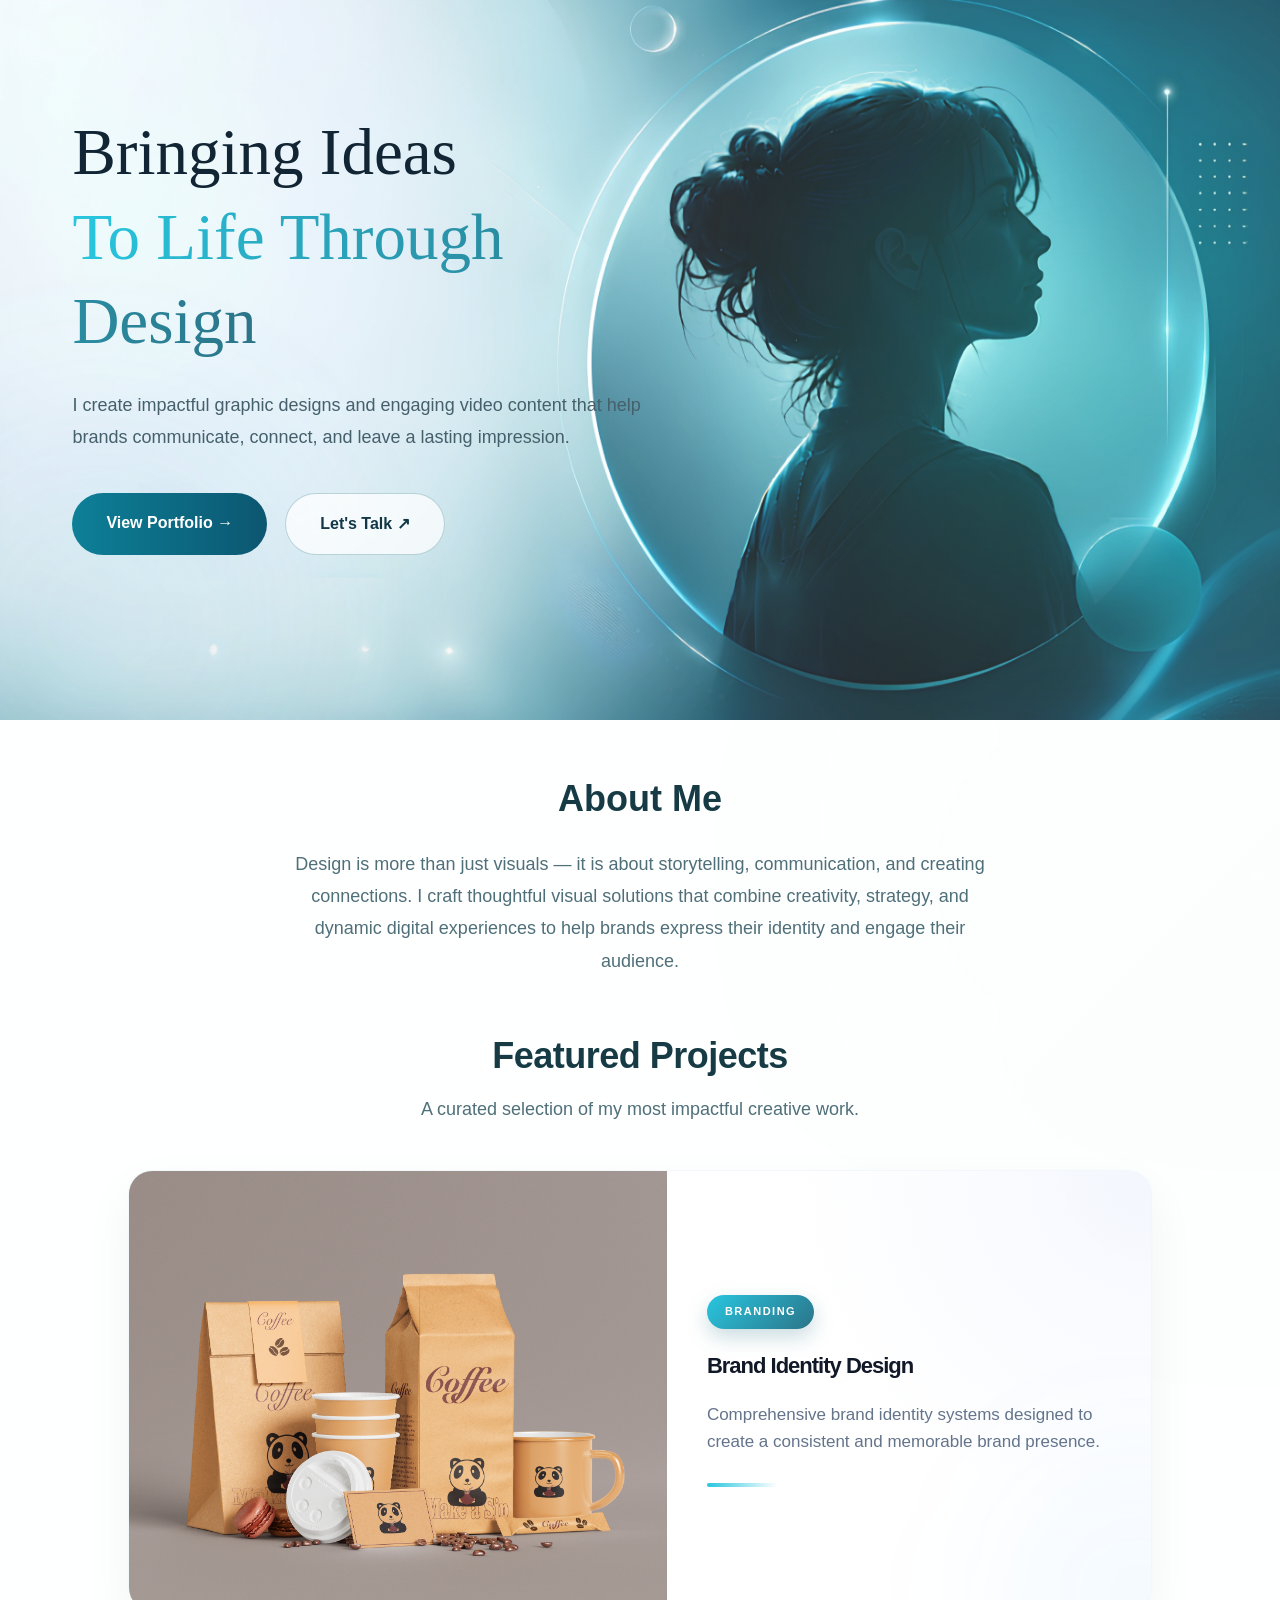
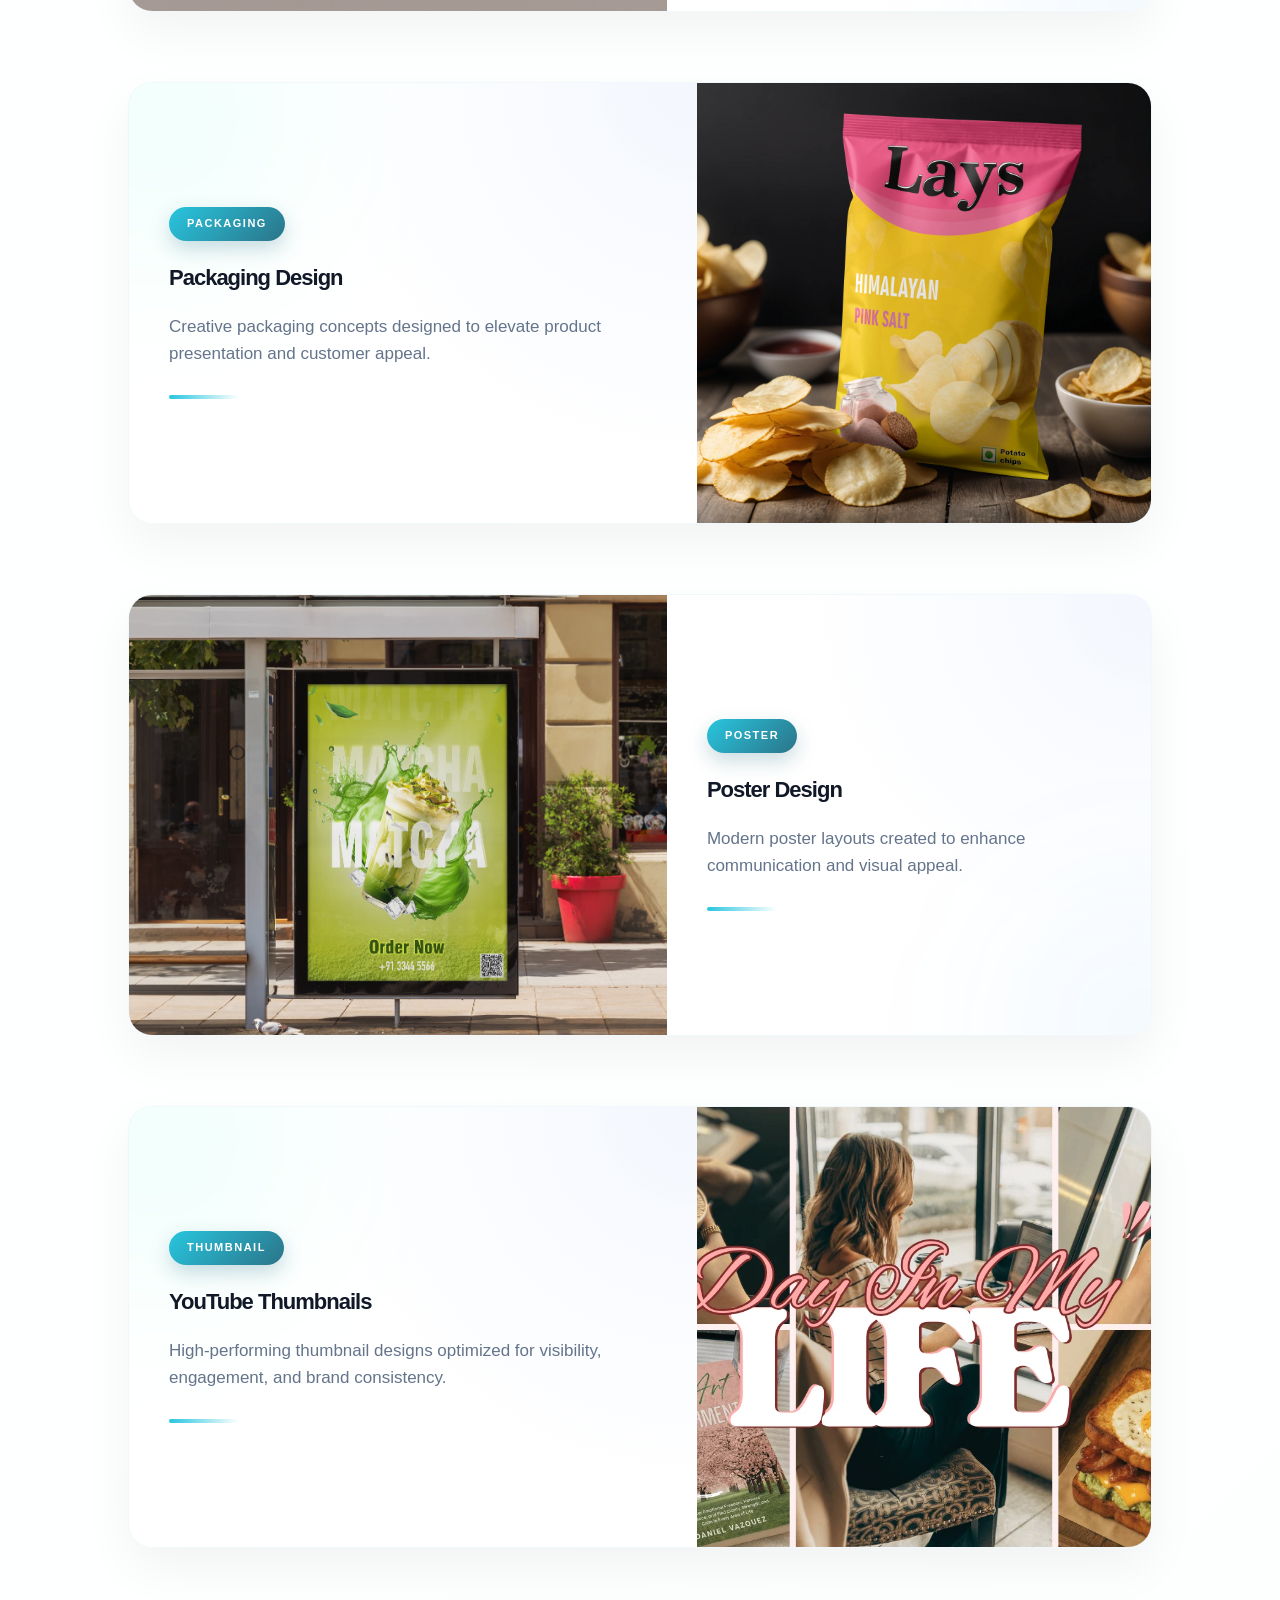
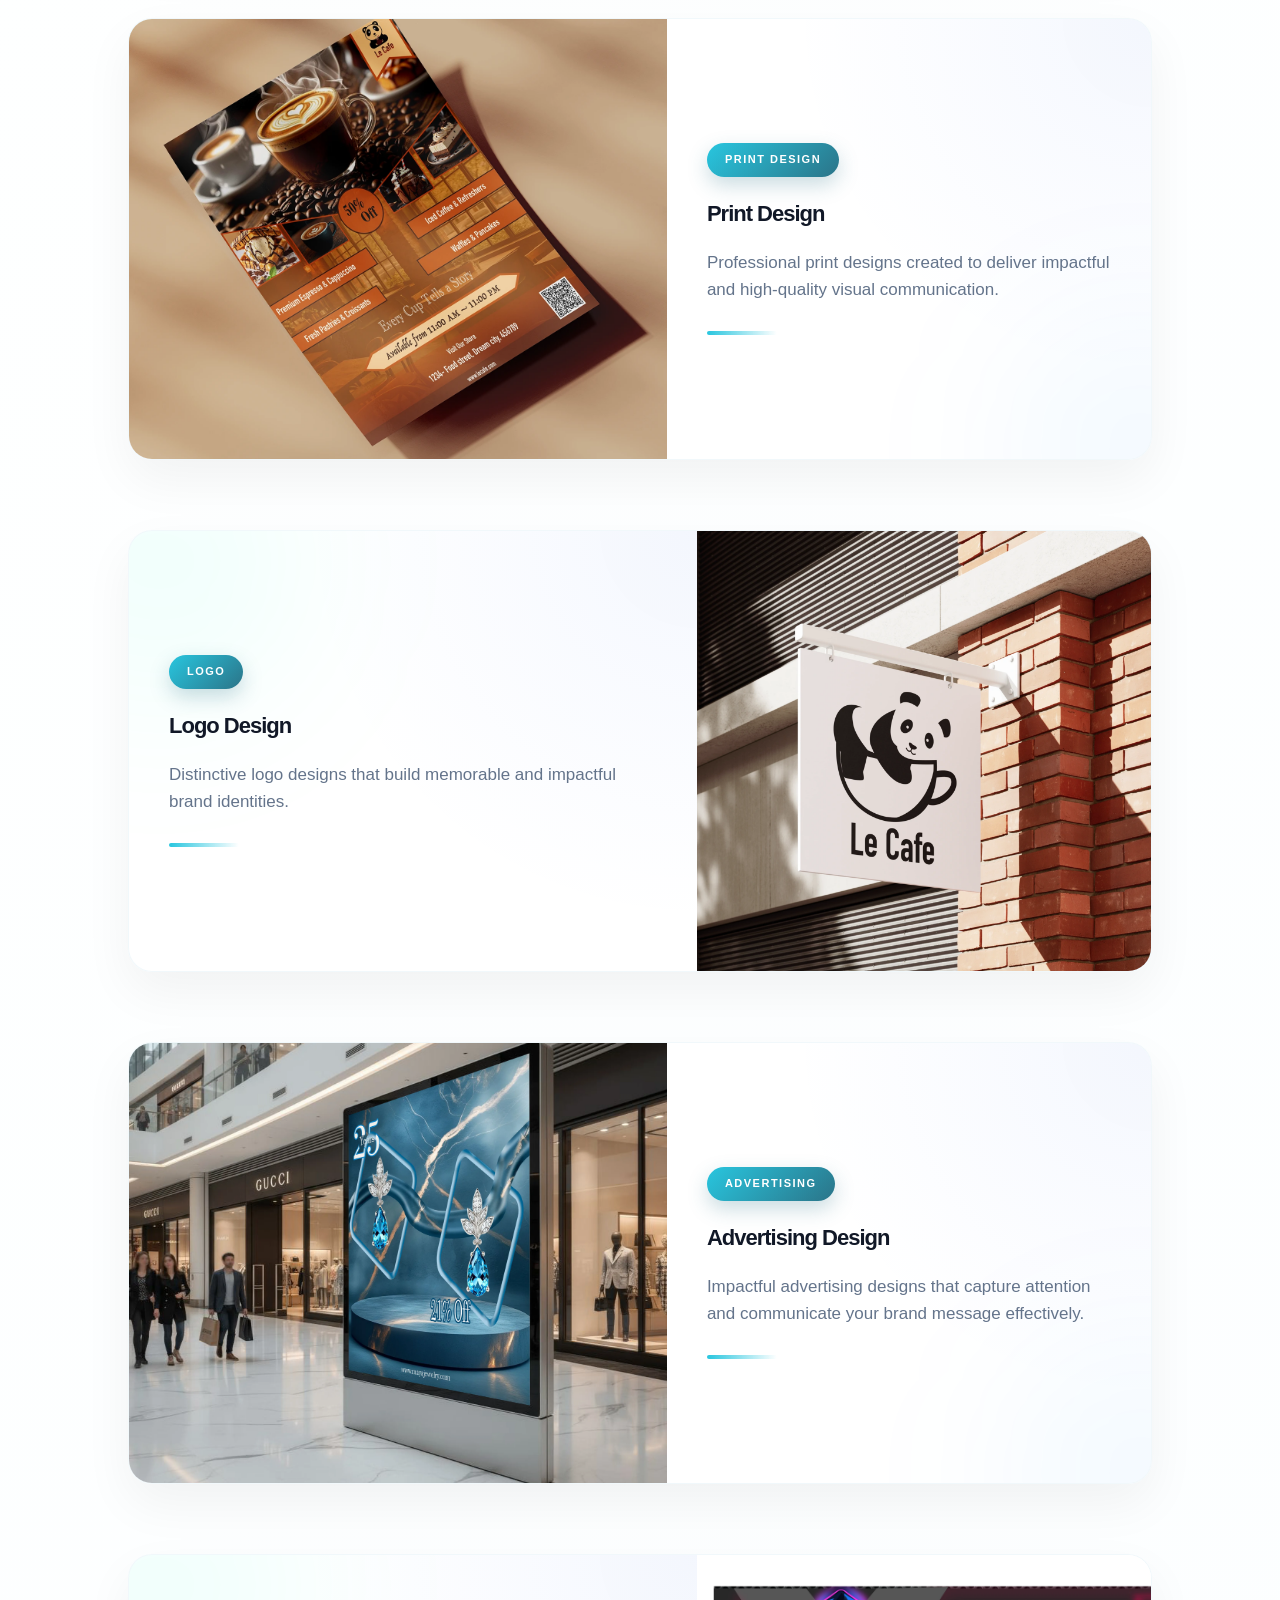
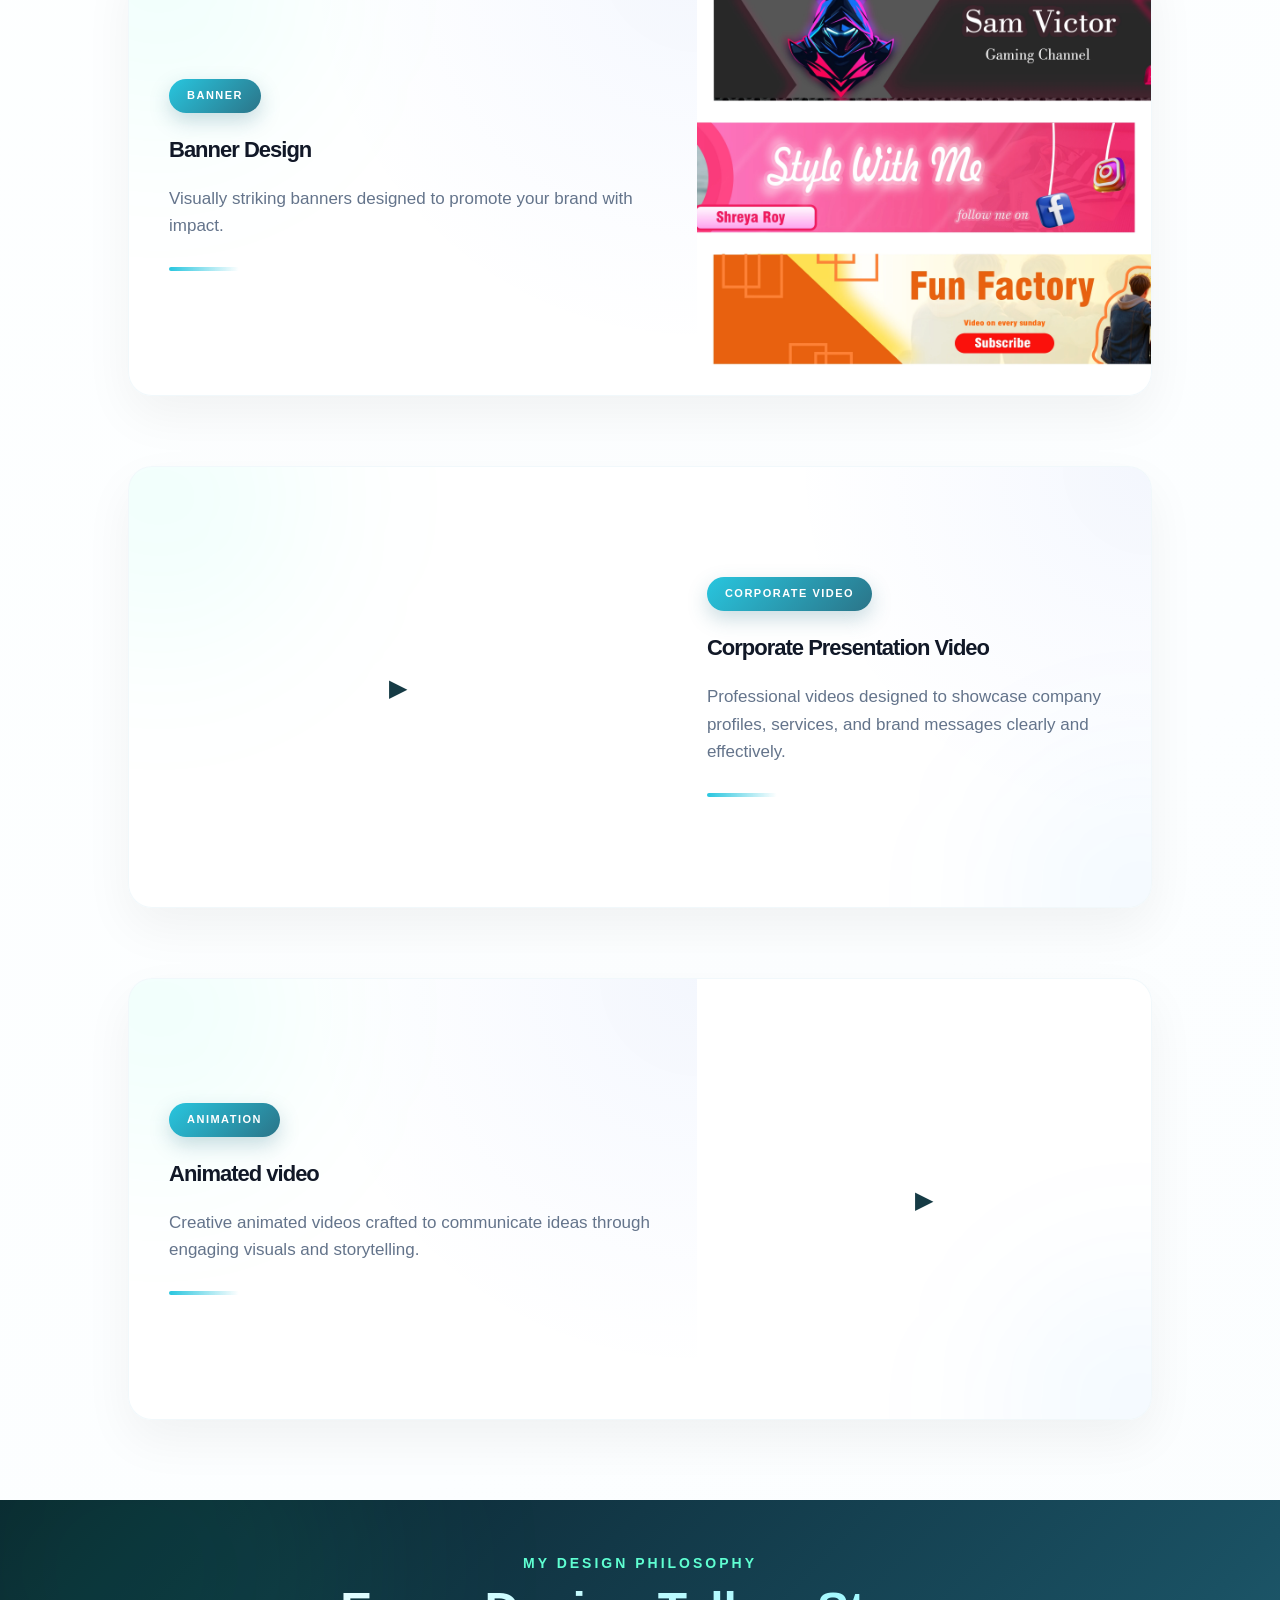
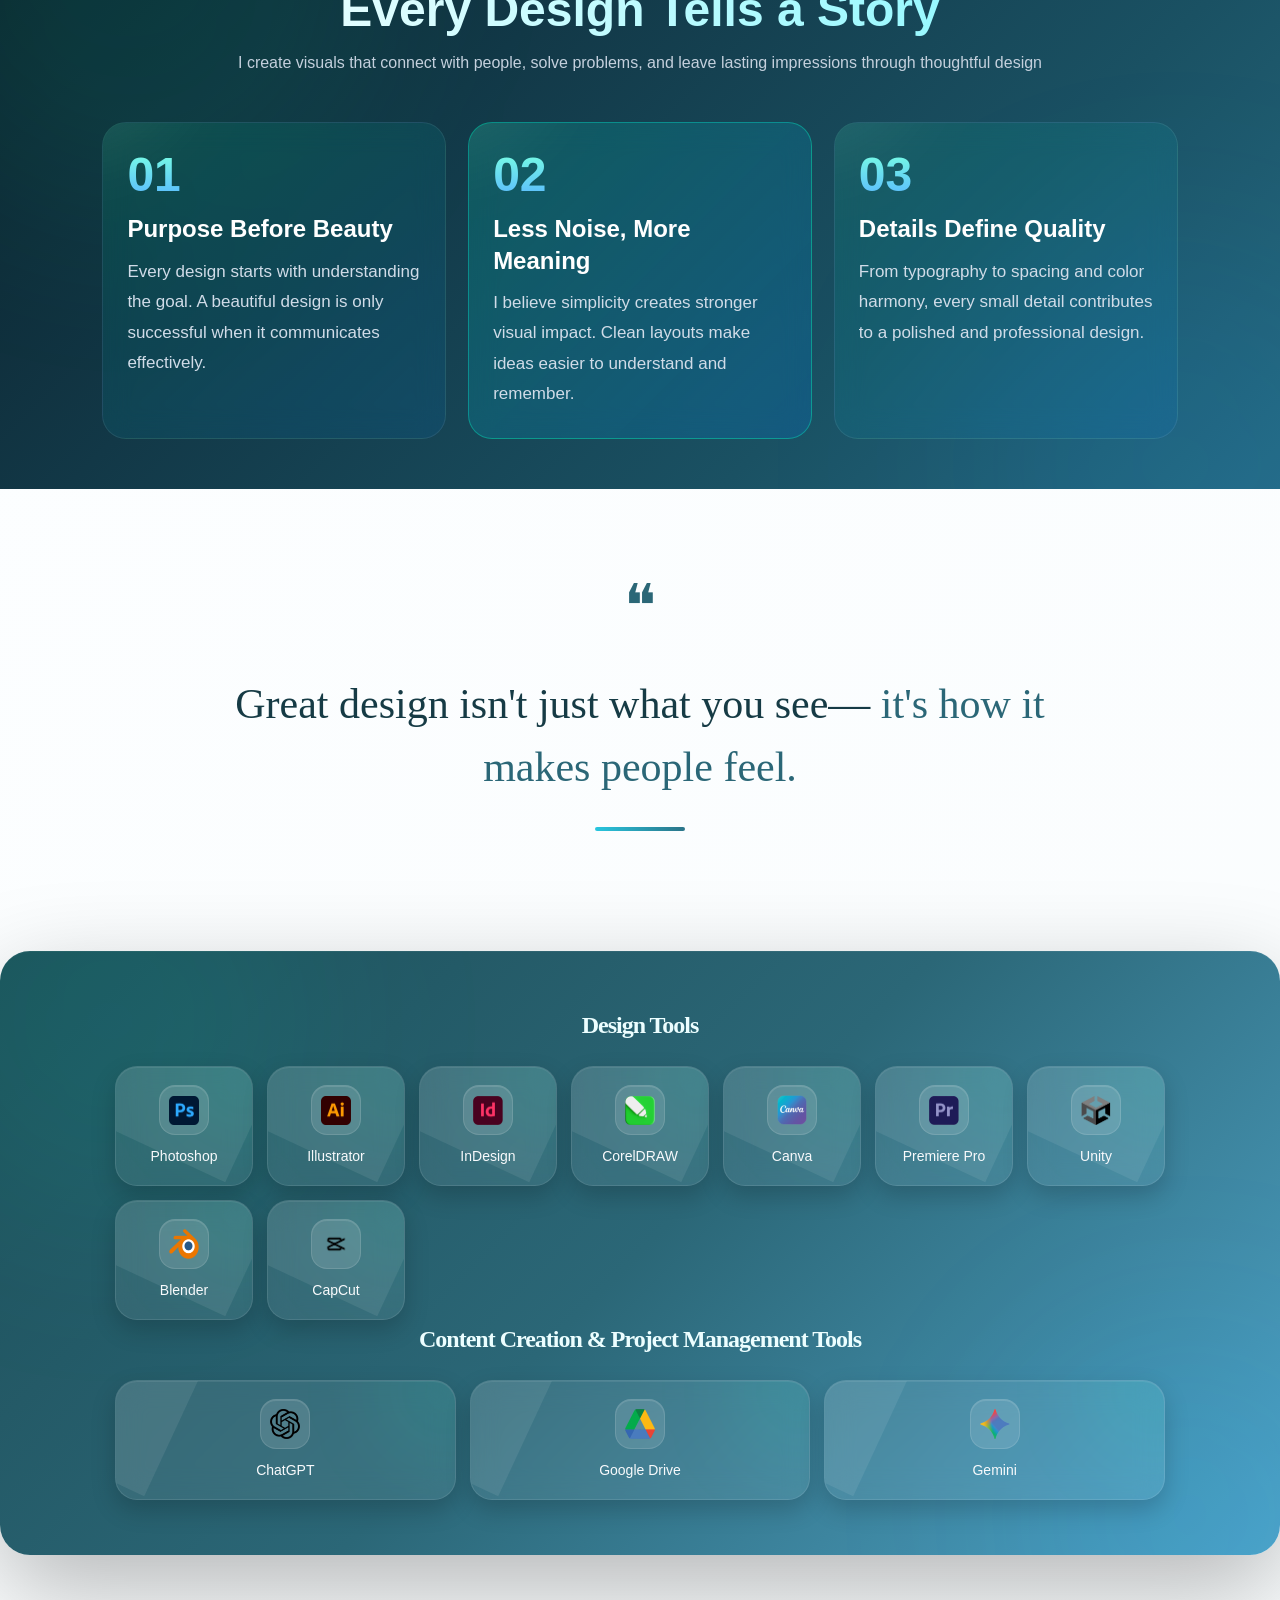
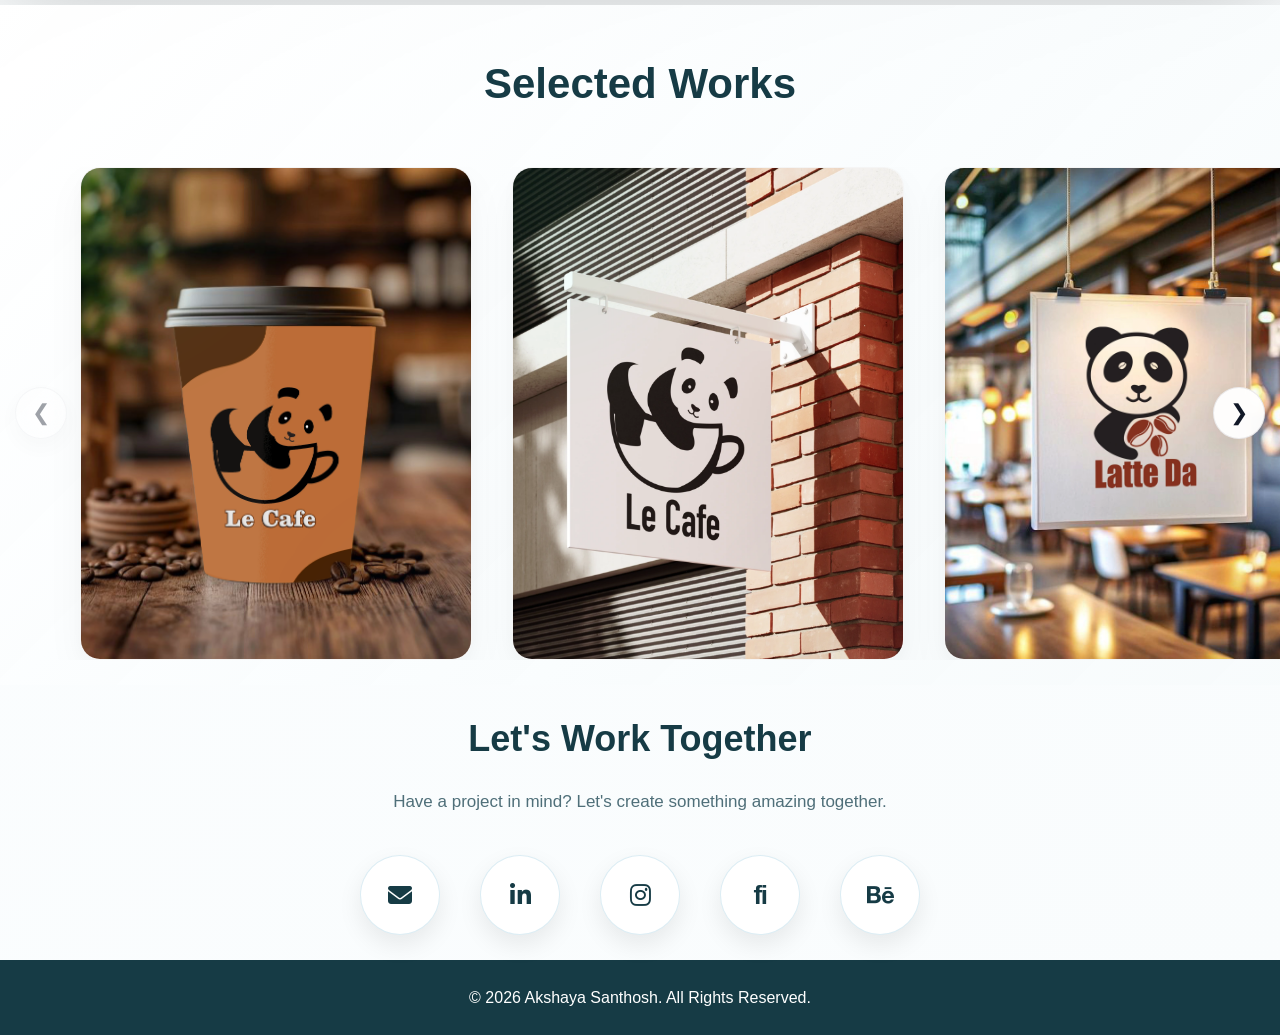
==== commit 6e31565e: "Update index.html" ====
--- a/index.html
+++ b/index.html
@@ -27,7 +27,7 @@
         </p>
 
         <div class="hero-buttons">
-            <a href="https://drive.google.com/file/d/FILE_ID/view?usp=sharing"
+            <a href="https://drive.google.com/file/d/1FGlZYSzwpE3bZ6qyHPBeQBZ4SXQWKSyK/view?usp=drive_link"
                class="btn btn-primary"
                target="_blank"
                rel="noopener noreferrer">
@@ -236,6 +236,18 @@
   </div>
 
 </section>
+<section class="design-quote">
+    <div class="quote-container">
+        <span class="quote-icon">❝</span>
+
+        <h2>
+            Great design isn't just what you see—
+            <span>it's how it makes people feel.</span>
+        </h2>
+
+        <div class="quote-line"></div>
+    </div>
+</section>
 <!-- TOOLS SECTION -->
 <section class="tools-section">
   <div class="tools-container">
--- a/style.css
+++ b/style.css
@@ -528,22 +528,24 @@
    ALTERNATING LAYOUT
 ========================================================== */
 
-.showcase-grid.single-column
-.showcase-card:nth-child(even) {
-    grid-template-columns: 1fr 1.25fr;
-}
-
-.showcase-grid.single-column
-.showcase-card:nth-child(even) img {
-    order: 2;
-}
-
-.showcase-grid.single-column
-.showcase-card:nth-child(even)
-.showcase-content {
-    order: 1;
-}
-
+/* ==========================================================
+ALTERNATING LAYOUT
+========================================================== */
+
+.showcase-grid.single-column .showcase-card:nth-child(even) {
+    grid-template-columns: 1.25fr 1fr;
+}
+
+.showcase-grid.single-column .showcase-card:nth-child(even) img,
+.showcase-grid.single-column .showcase-card:nth-child(even) .video-wrapper {
+    grid-column: 2;
+    grid-row: 1;
+}
+
+.showcase-grid.single-column .showcase-card:nth-child(even) .showcase-content {
+    grid-column: 1;
+    grid-row: 1;
+}
 /* ==========================================================
    SHOWCASE IMAGE
 ========================================================== */
@@ -583,7 +585,15 @@
     object-fit: cover;
     display: block;
 }
-
+.showcase-card.reverse-video .showcase-content {
+    grid-column: 1;
+    grid-row: 1;
+}
+
+.showcase-card.reverse-video .video-wrapper {
+    grid-column: 2;
+    grid-row: 1;
+}
 
 /* Play Button */
 
@@ -2091,6 +2101,69 @@
     }
 
 }
+
+/* ==========================================================
+   BELIEF SECTION
+========================================================== */
+
+/* ...your existing Belief Section CSS... */
+
+
+/* ==========================================================
+   DESIGN QUOTE SECTION
+========================================================== */
+
+.design-quote{
+    padding: 70px 8%;
+    background: transparent;
+    text-align: center;
+}
+
+.quote-container{
+    max-width: 900px;
+    margin: 0 auto;
+}
+
+.quote-icon{
+    display: block;
+    font-size: 60px;
+    color: #2b6777;
+    margin-bottom: 18px;
+    font-family: Georgia, serif;
+}
+
+.quote-container h2{
+    font-family: Georgia, serif;
+    font-size: 42px;
+    font-weight: 400;
+    line-height: 1.5;
+    color: #163b45;
+}
+
+.quote-container h2 span{
+    color: #2b6777;
+}
+
+.quote-line{
+    width: 90px;
+    height: 4px;
+    margin: 28px auto 0;
+    border-radius: 50px;
+    background: linear-gradient(90deg,#28c6df,#2b7488);
+}
+
+@media(max-width:768px){
+
+.quote-container h2{
+    font-size:30px;
+}
+
+.quote-icon{
+    font-size:46px;
+}
+
+}
+
 
 /* ==========================================================
    CONTACT SECTION
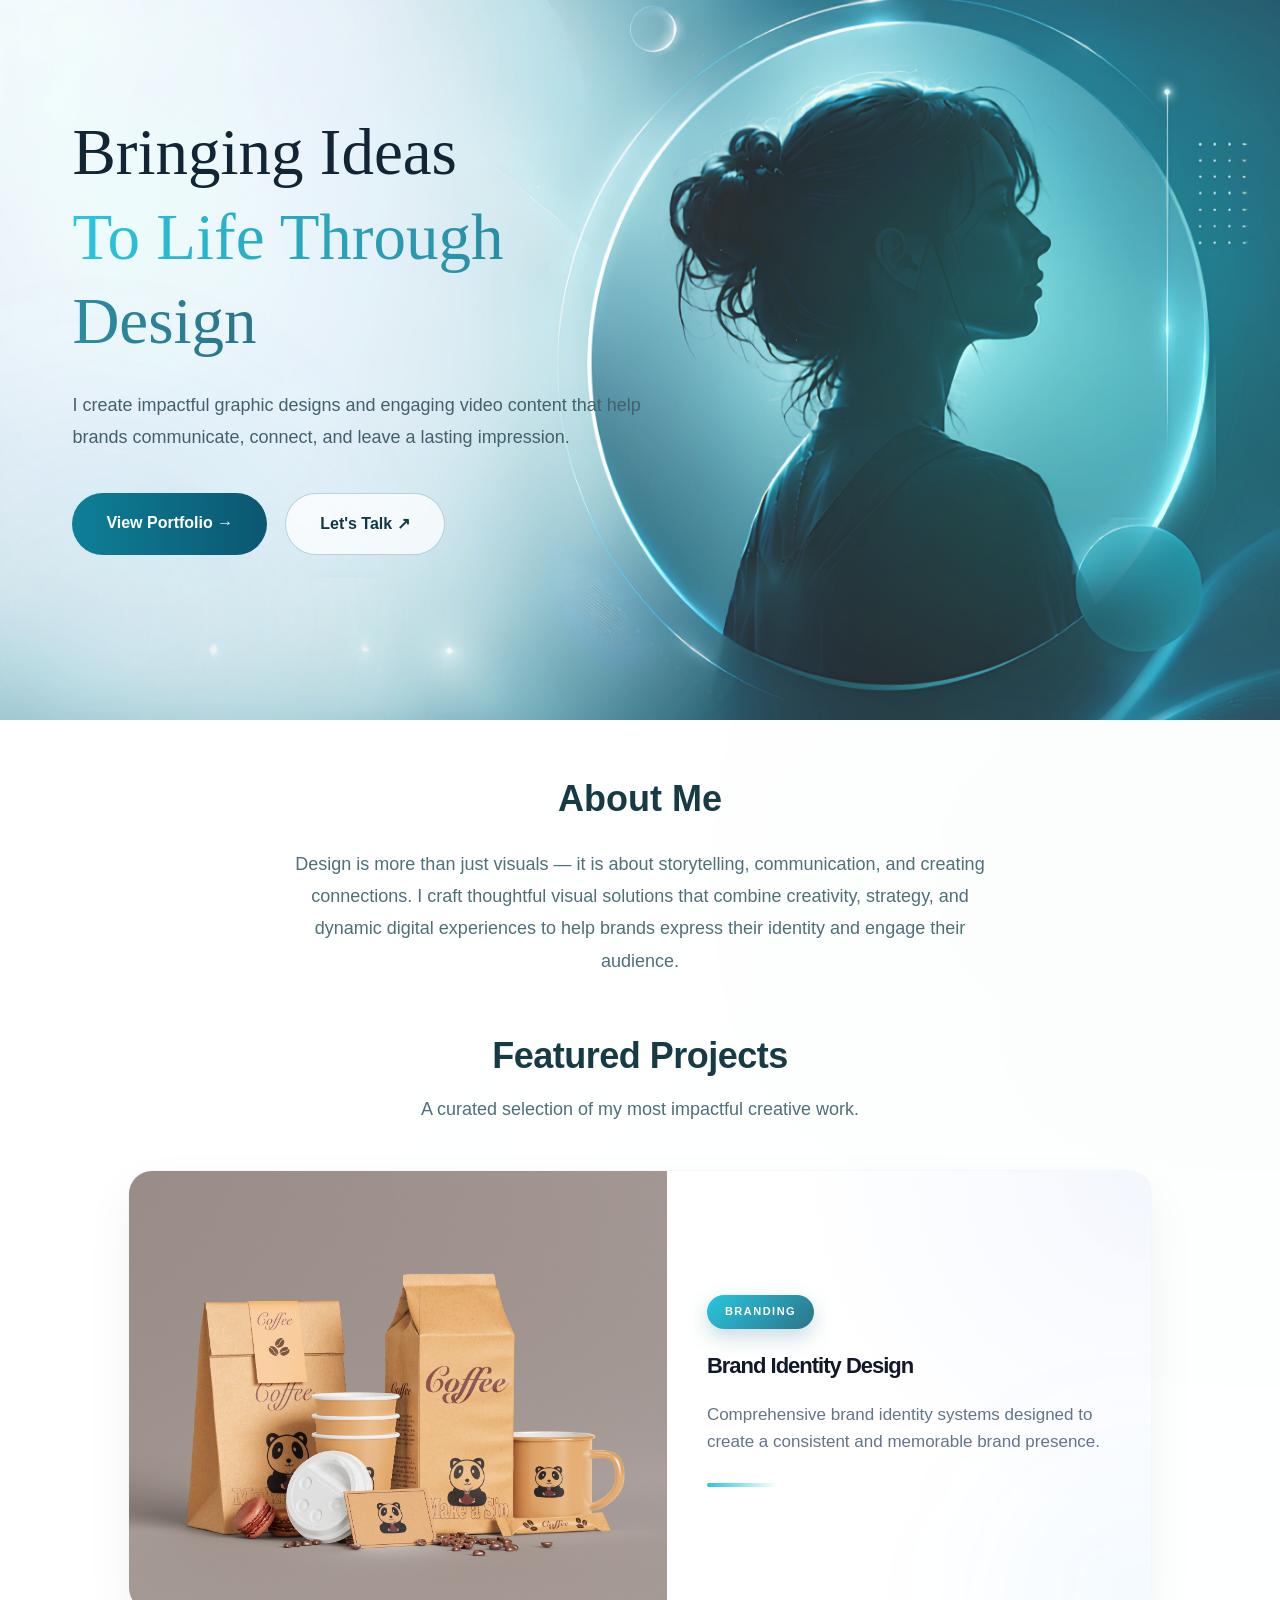
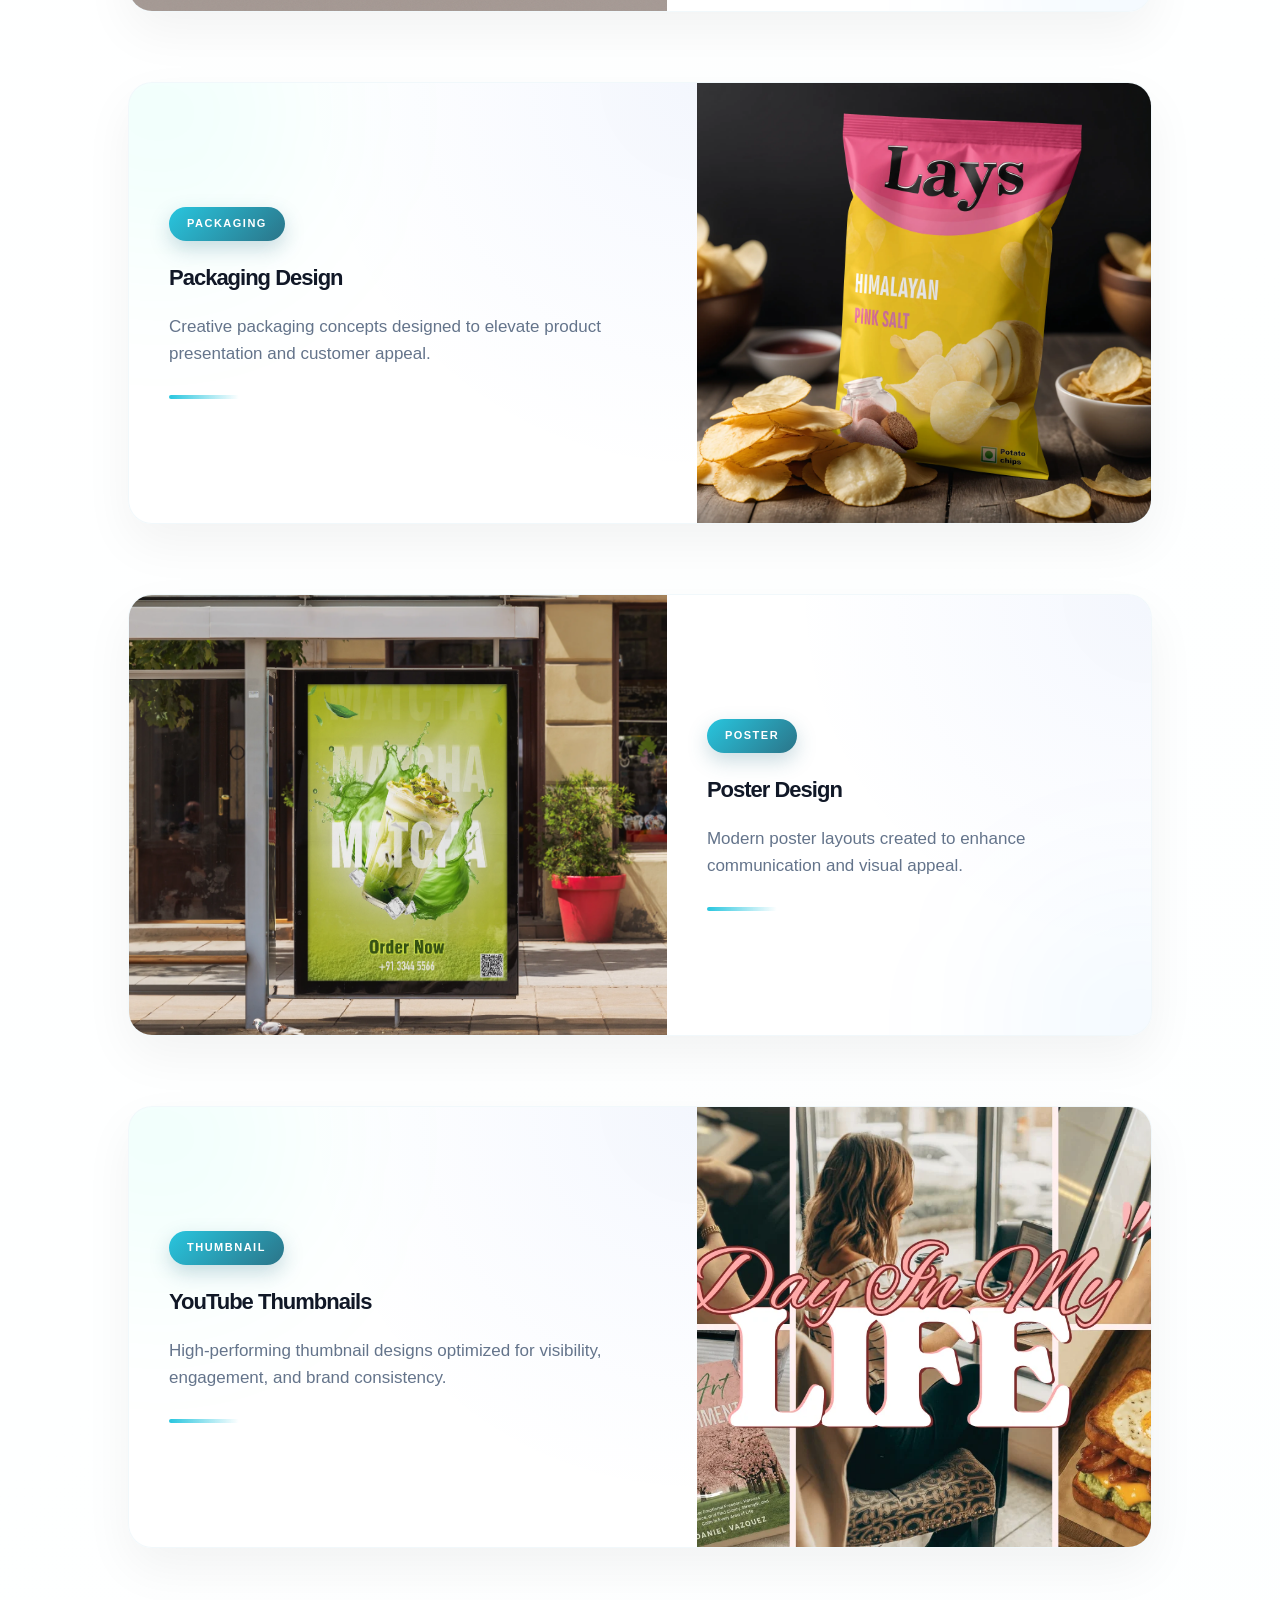
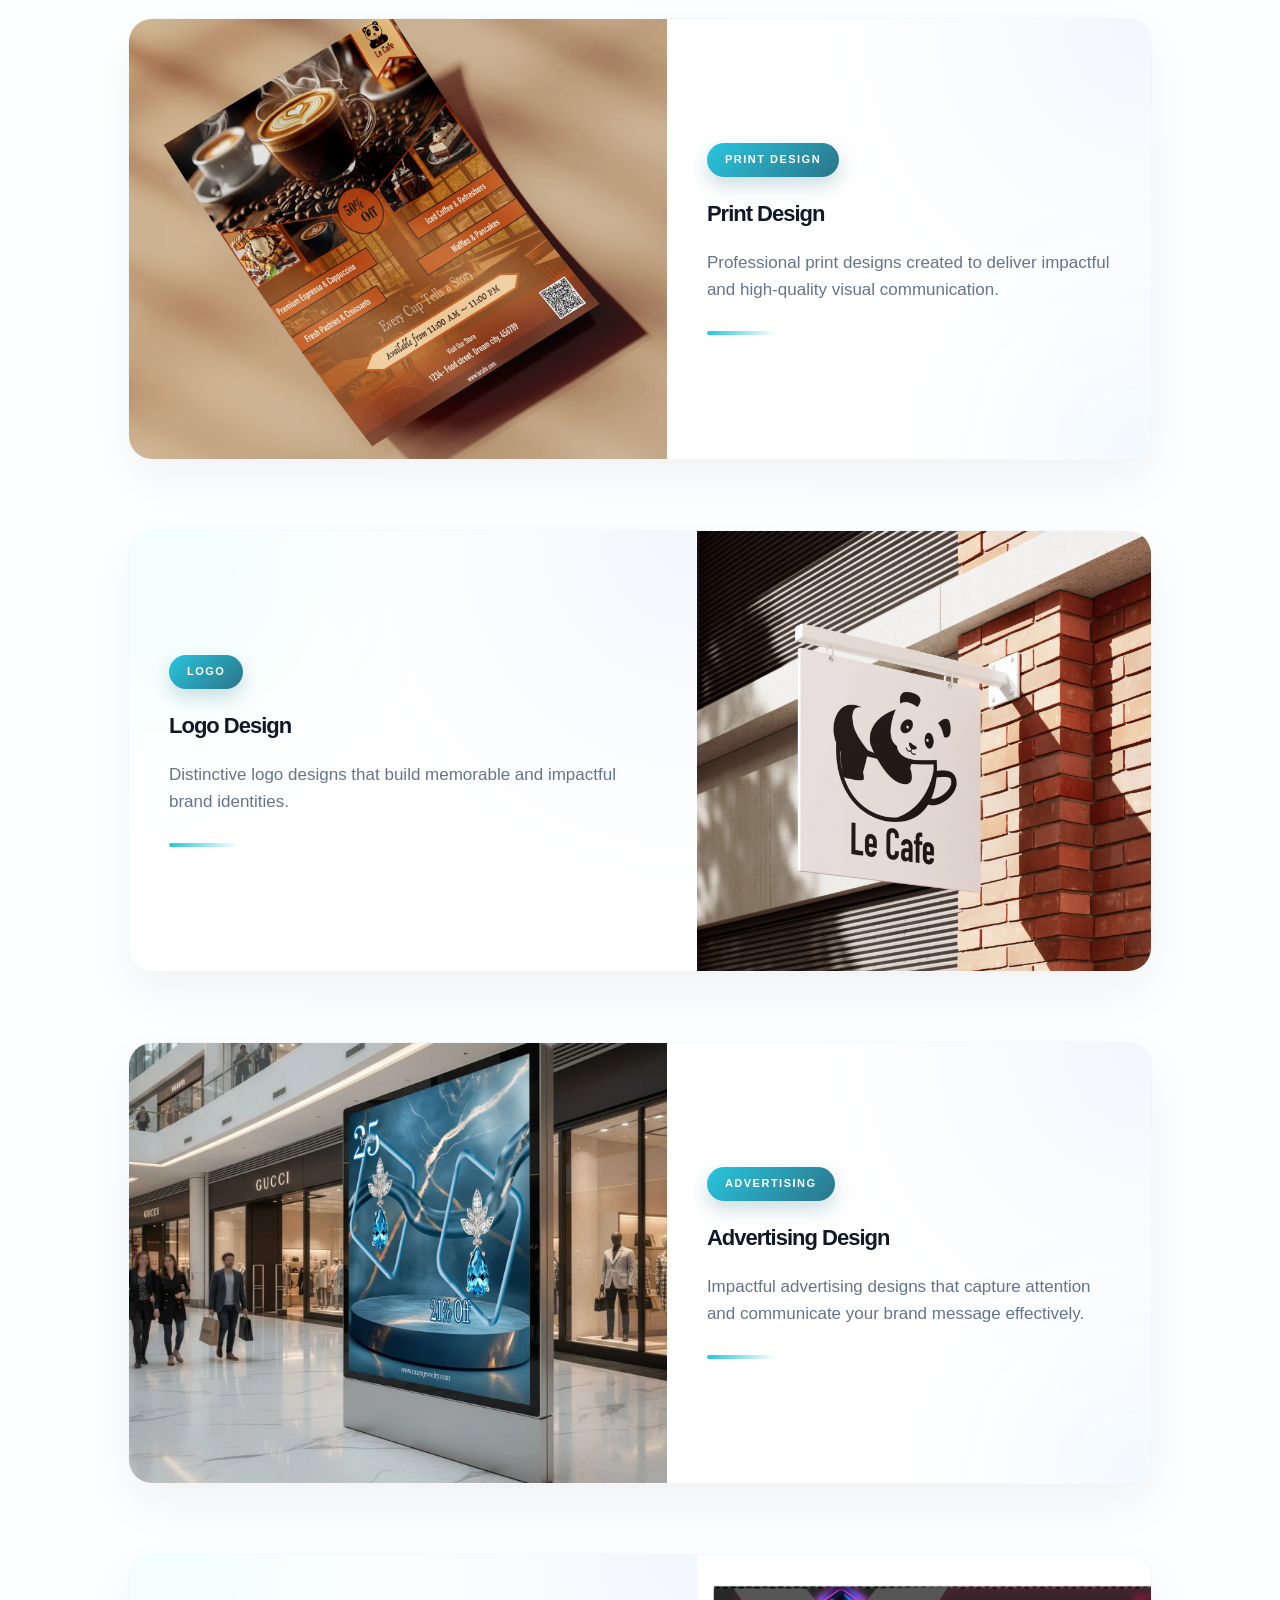
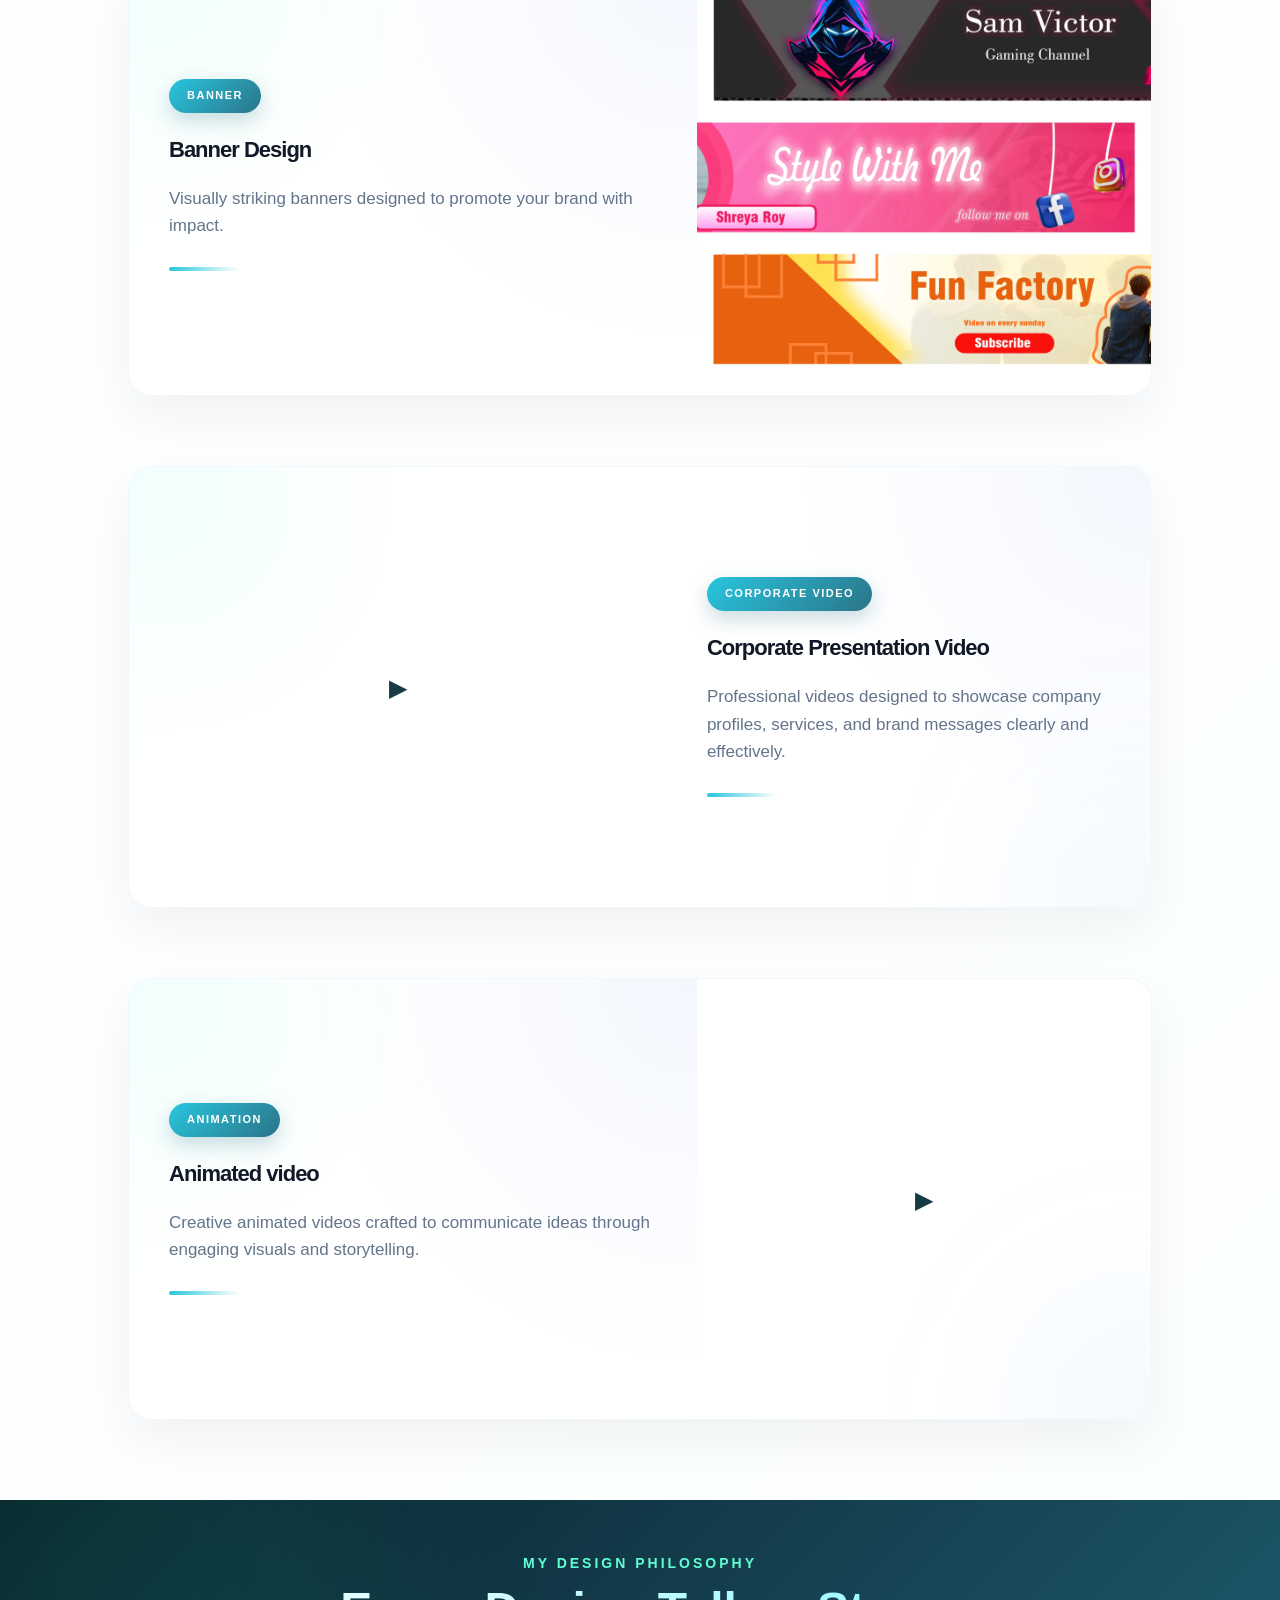
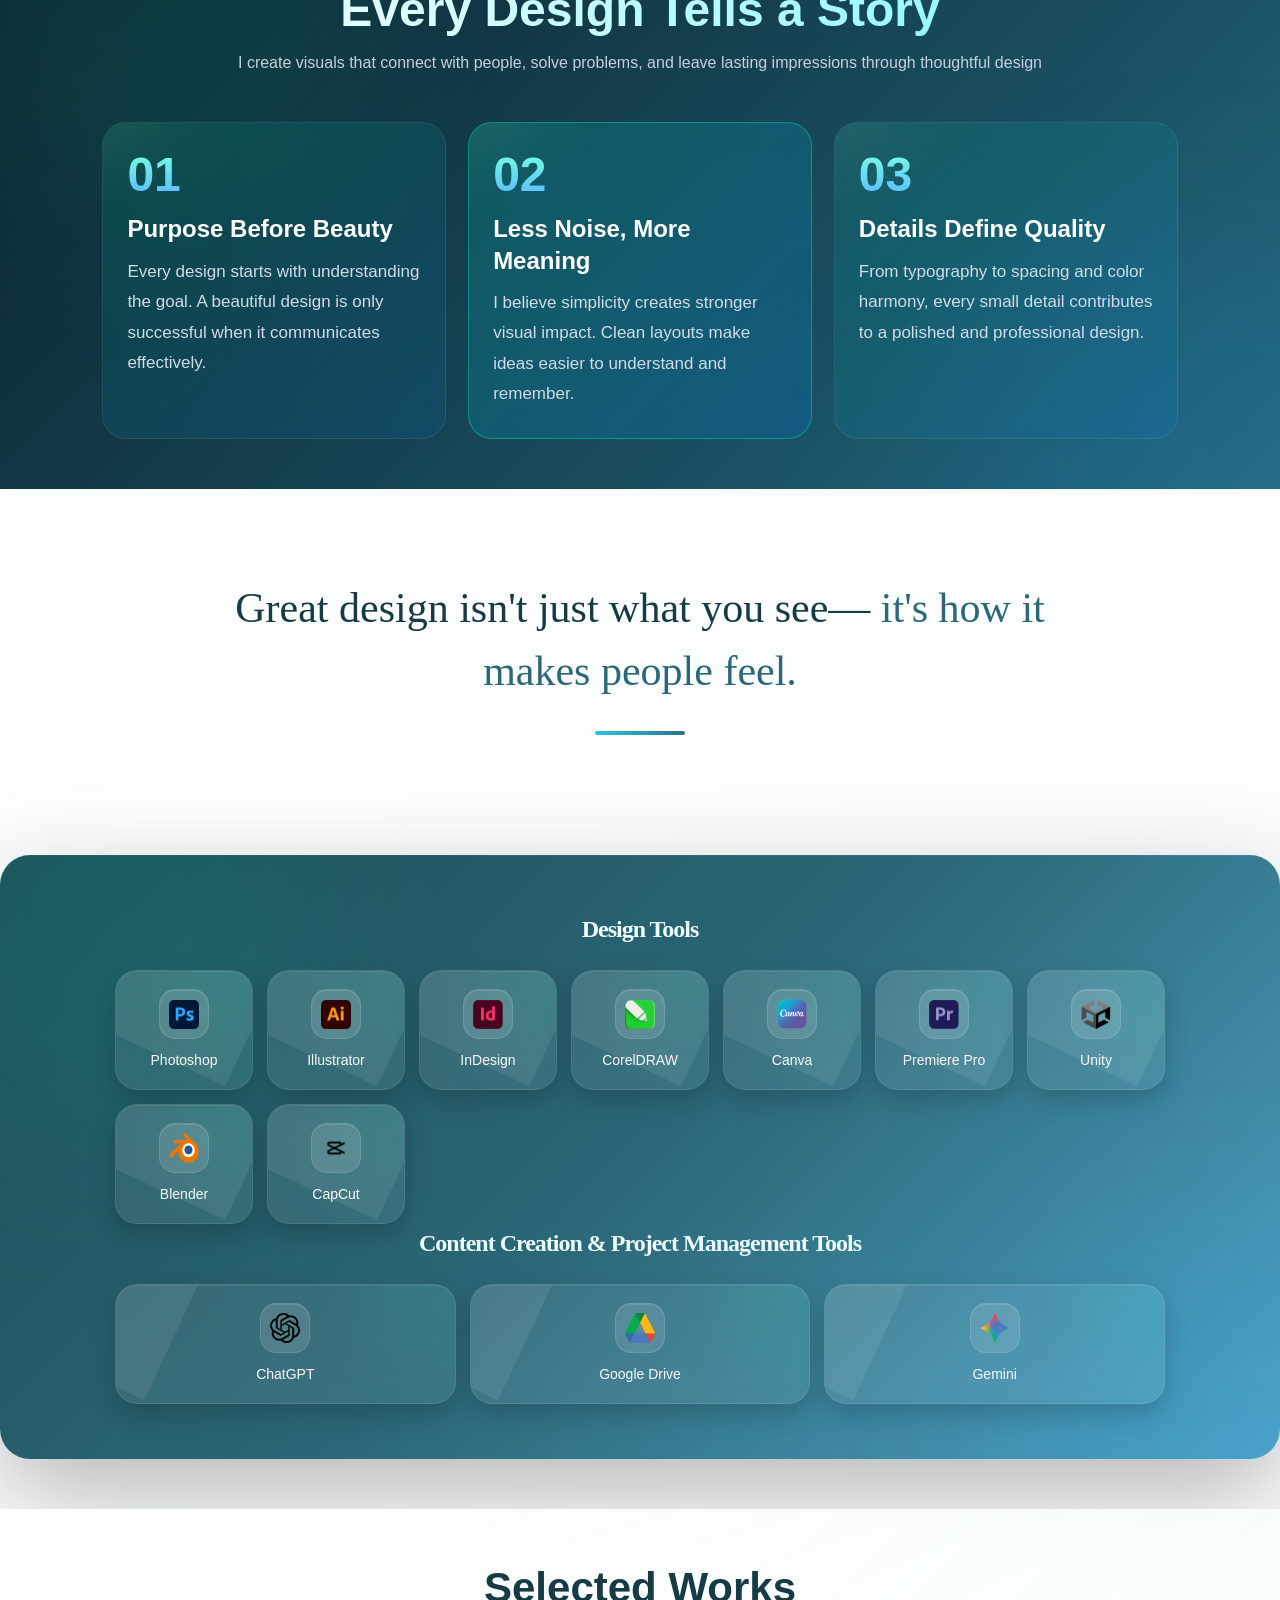
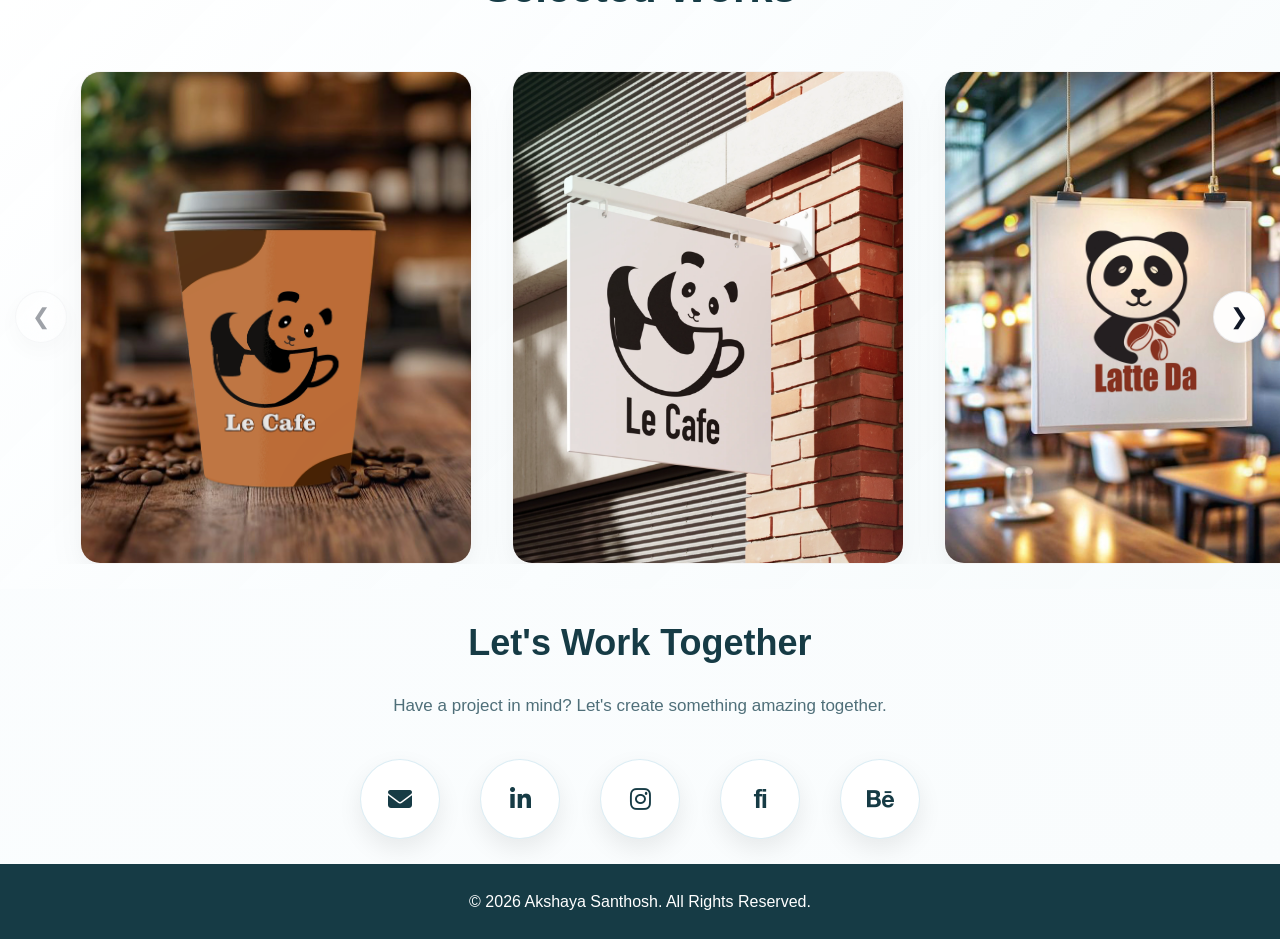
==== commit 9381f355: "Remove quote icon from design quote section Removed the quote icon from the design quote section." ====
--- a/index.html
+++ b/index.html
@@ -238,7 +238,7 @@
 </section>
 <section class="design-quote">
     <div class="quote-container">
-        <span class="quote-icon">❝</span>
+        <span class="quote-icon"></span>
 
         <h2>
             Great design isn't just what you see—
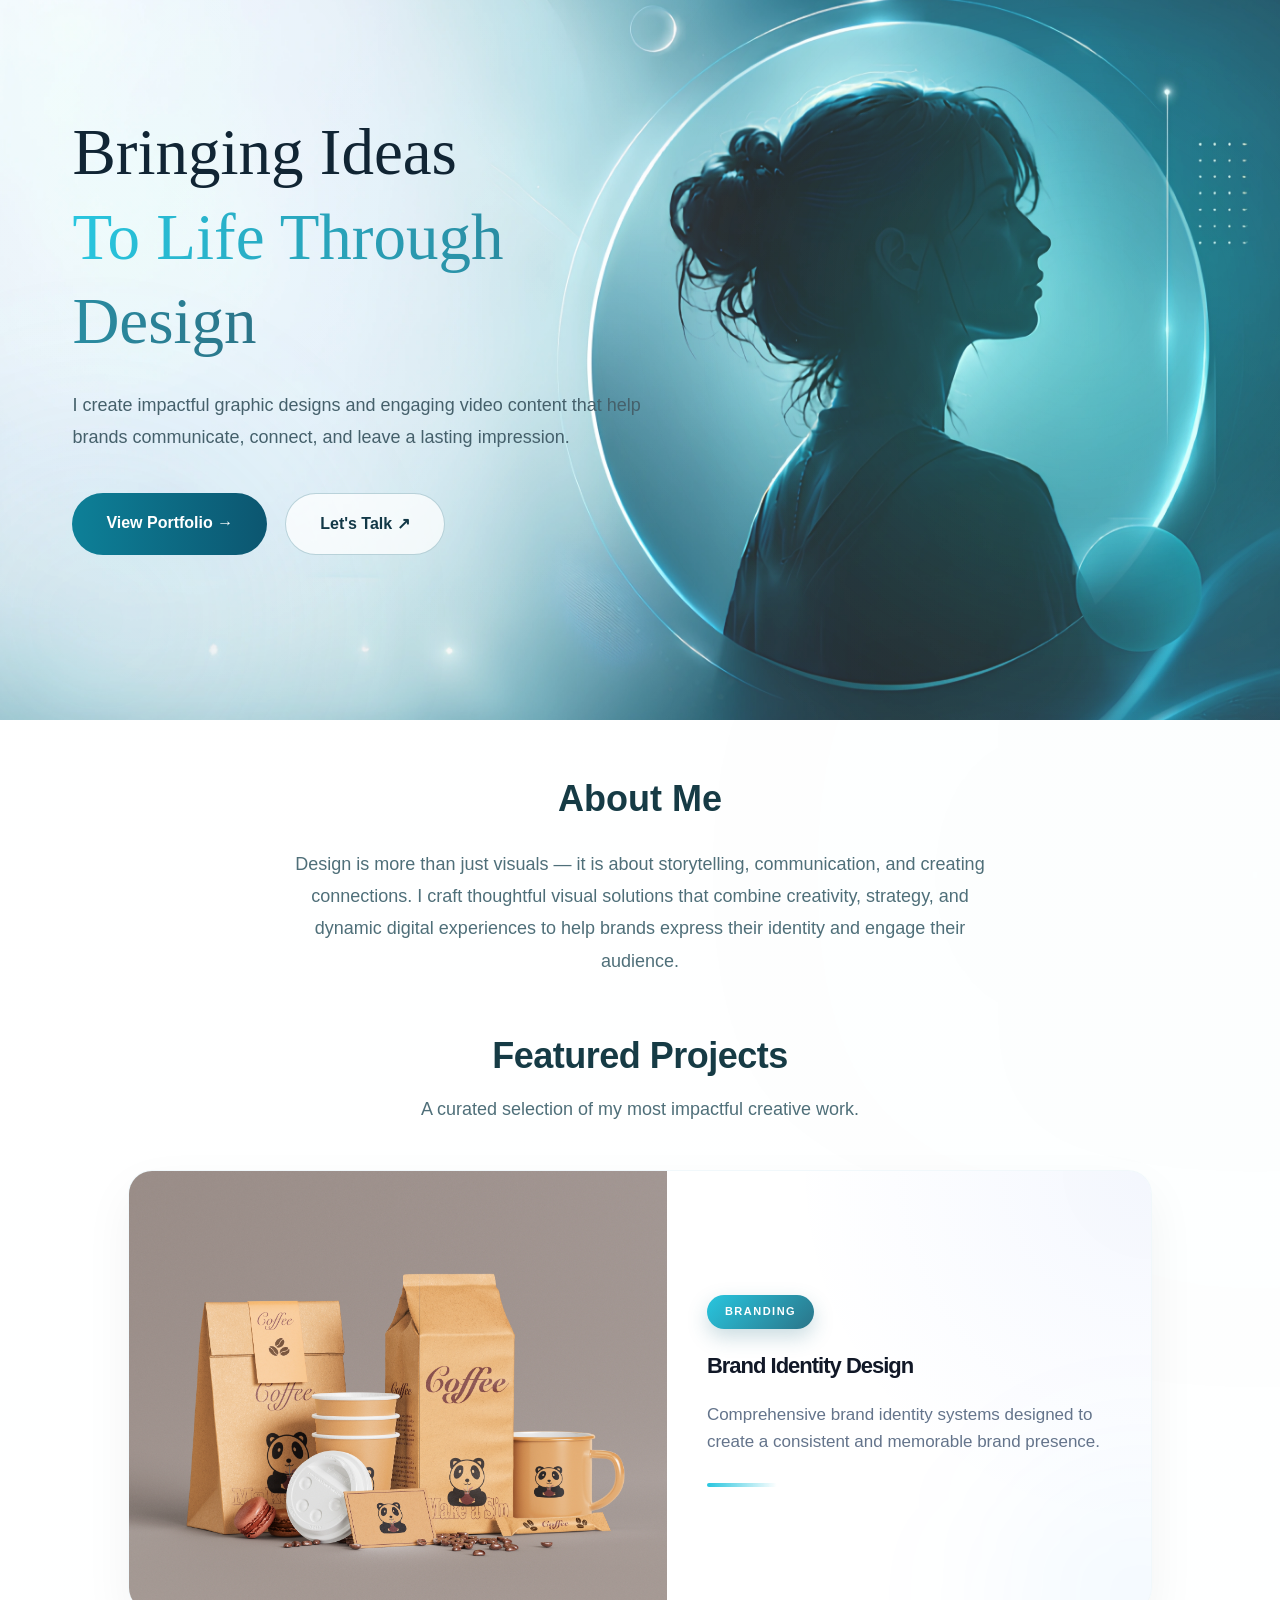
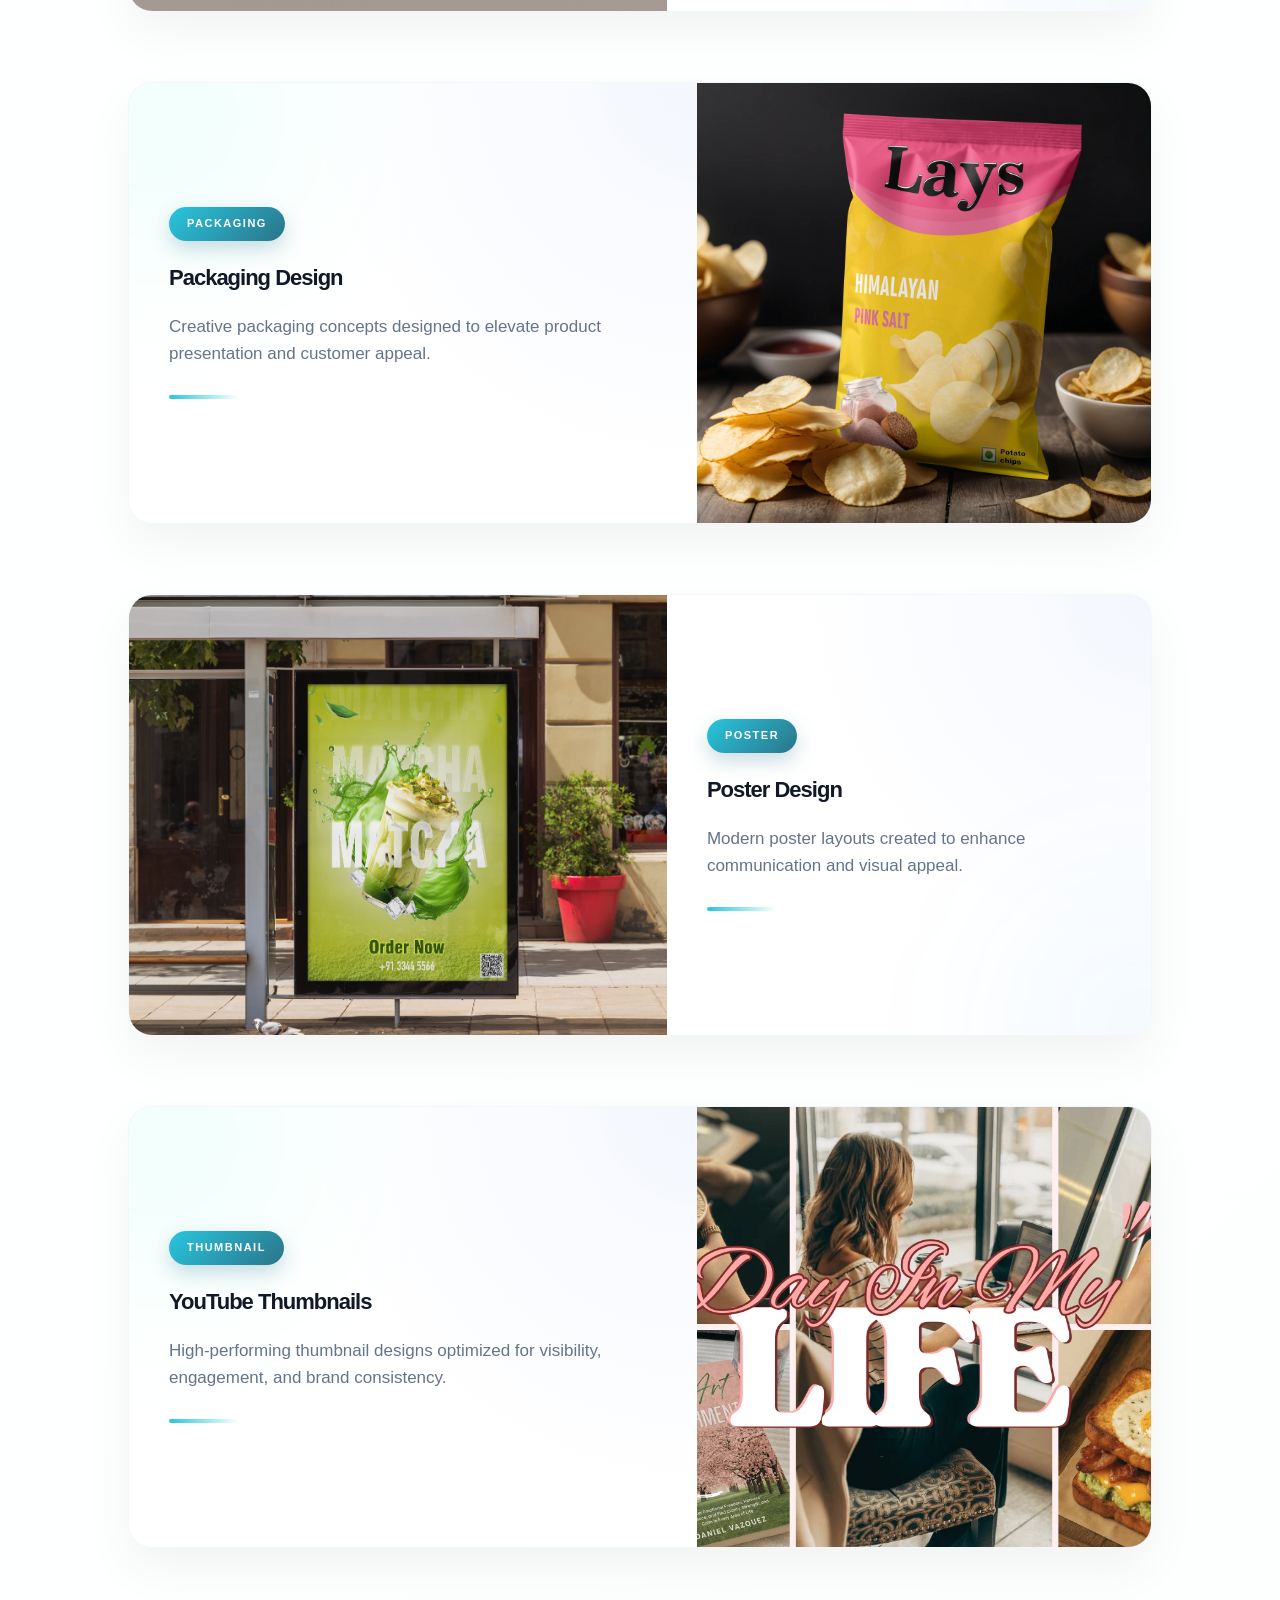
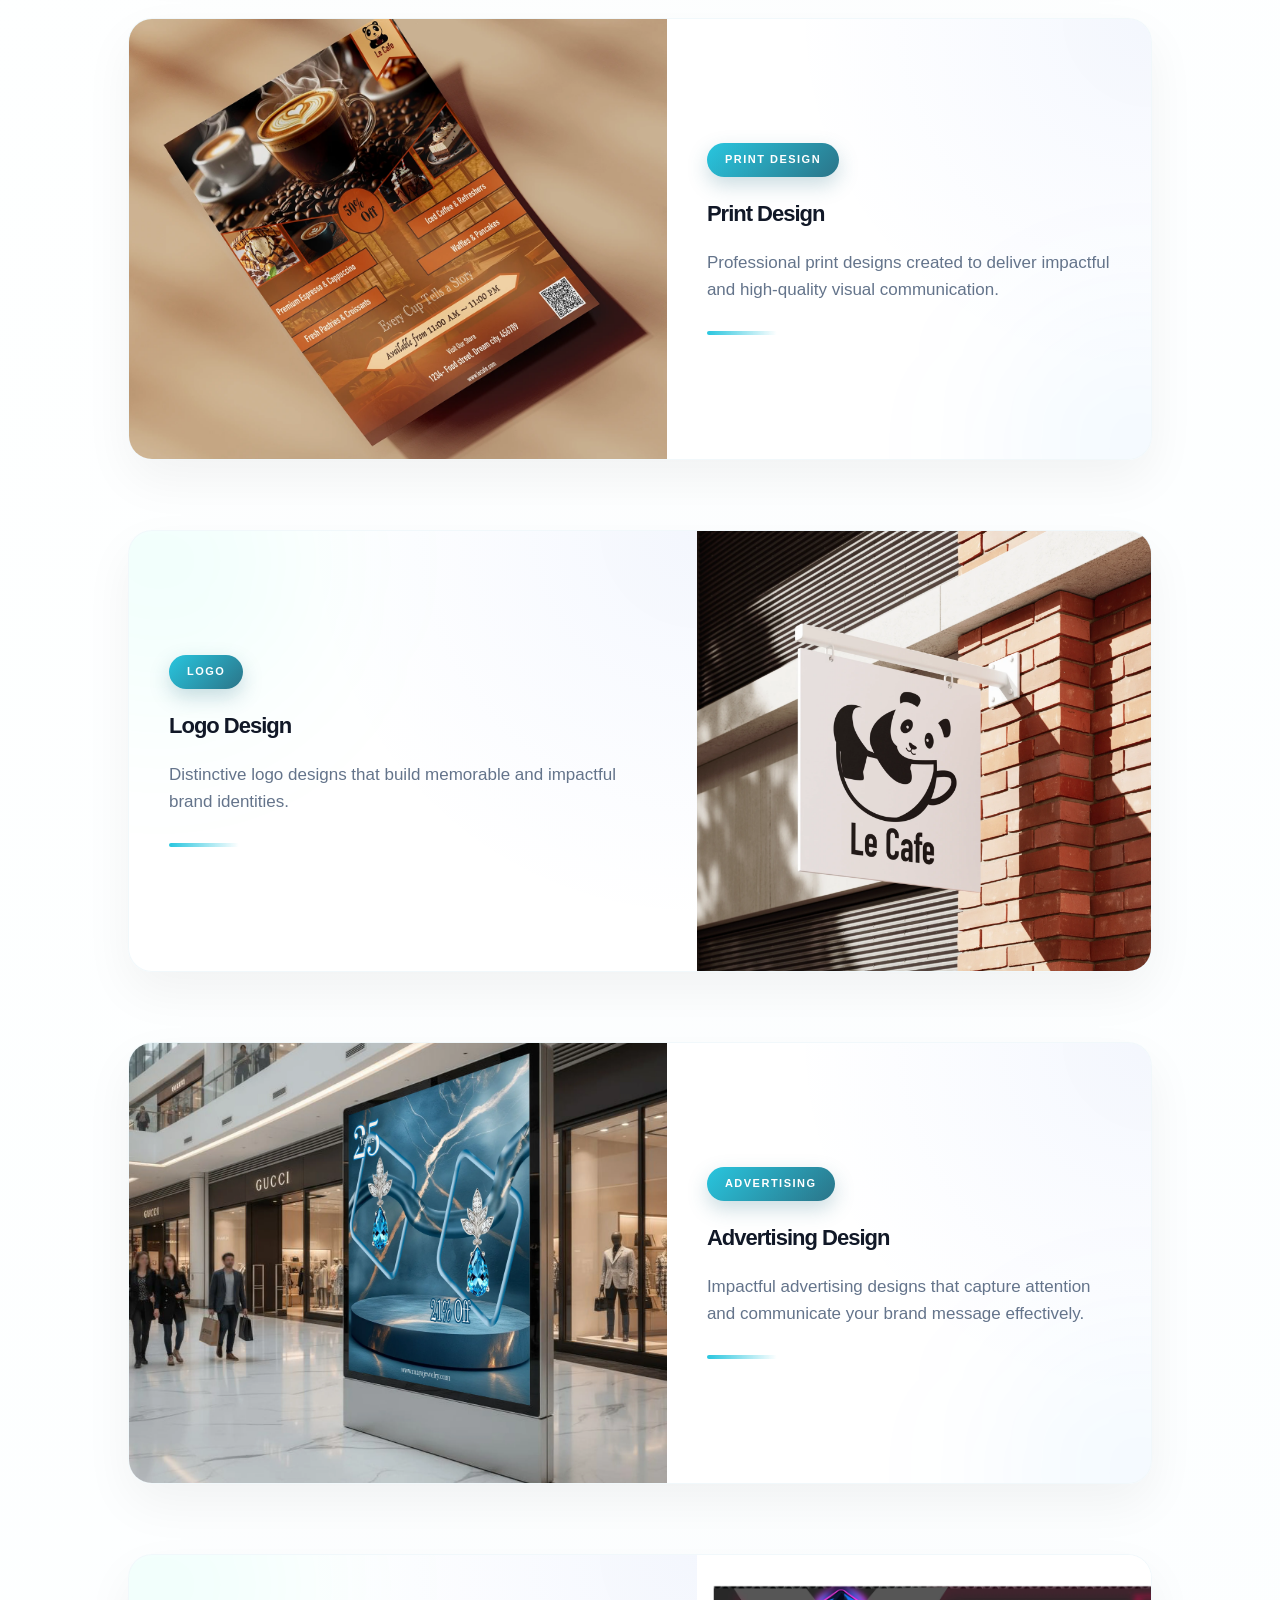
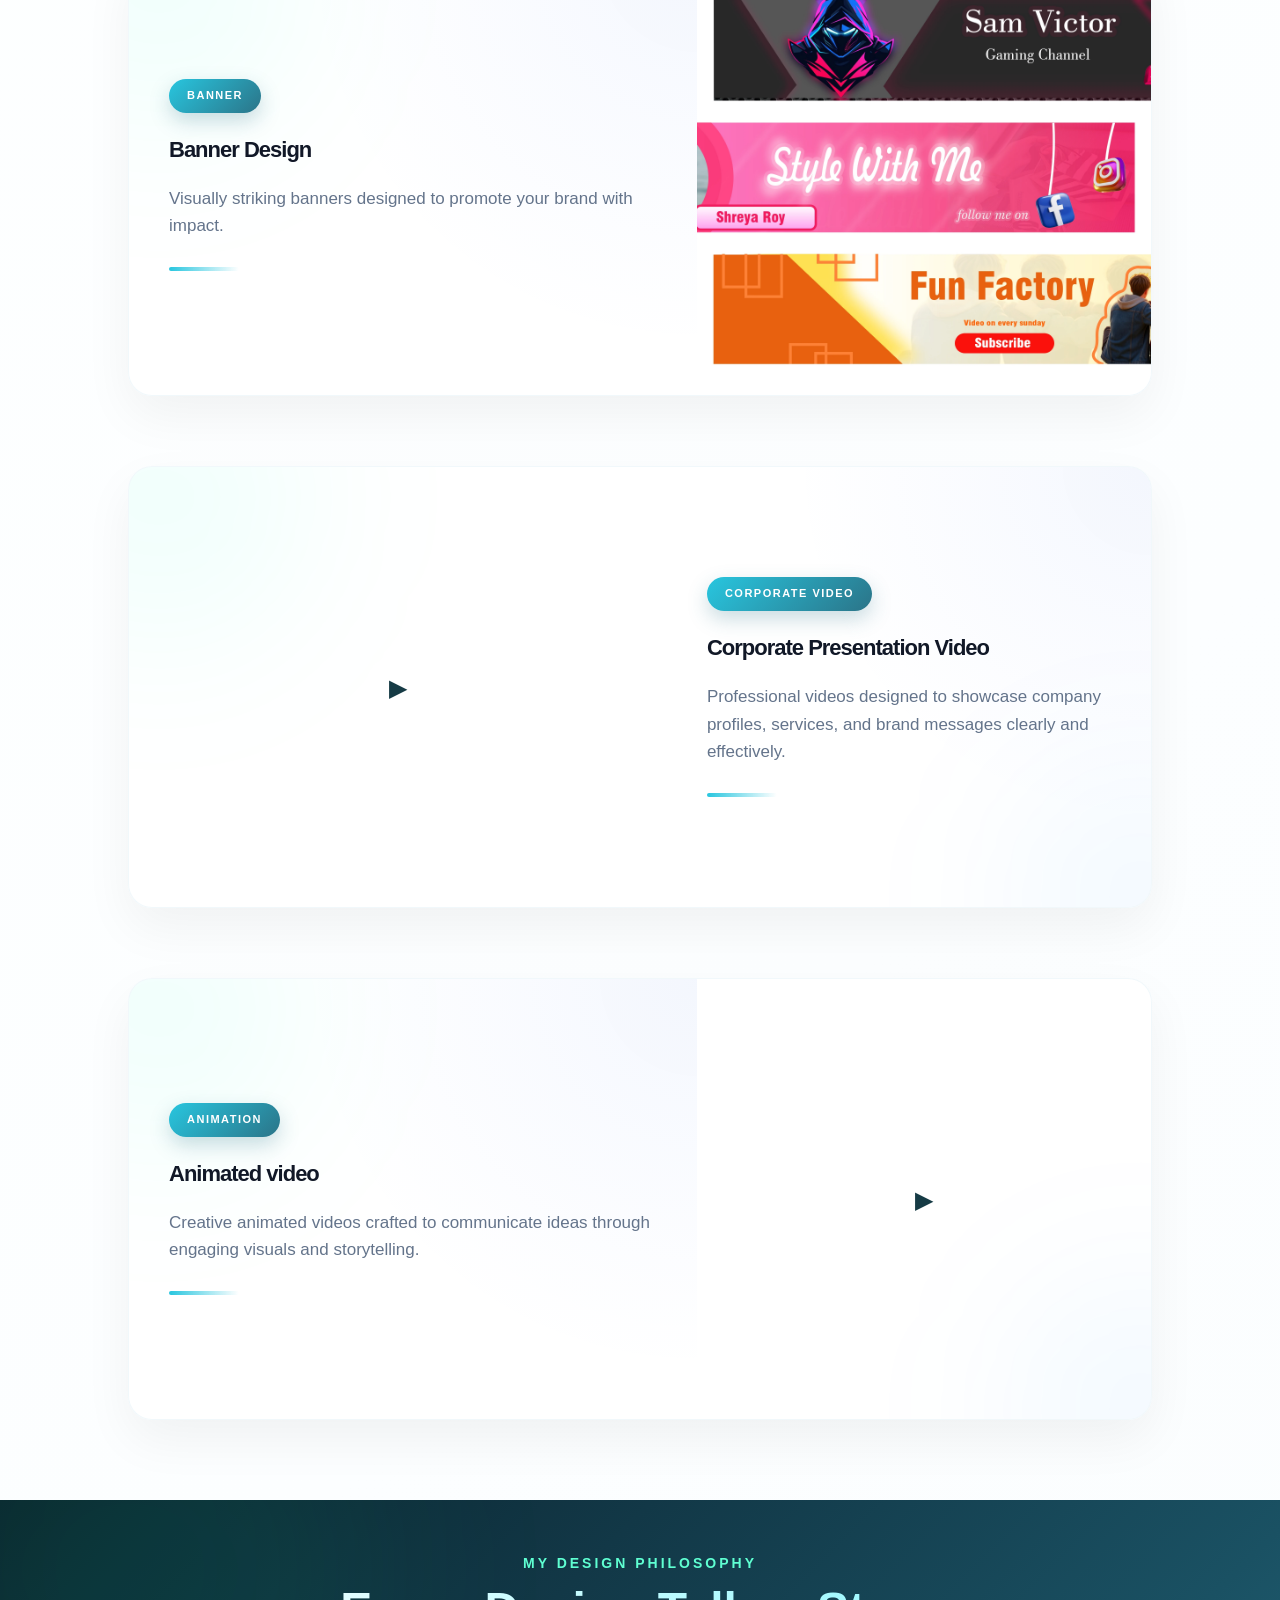
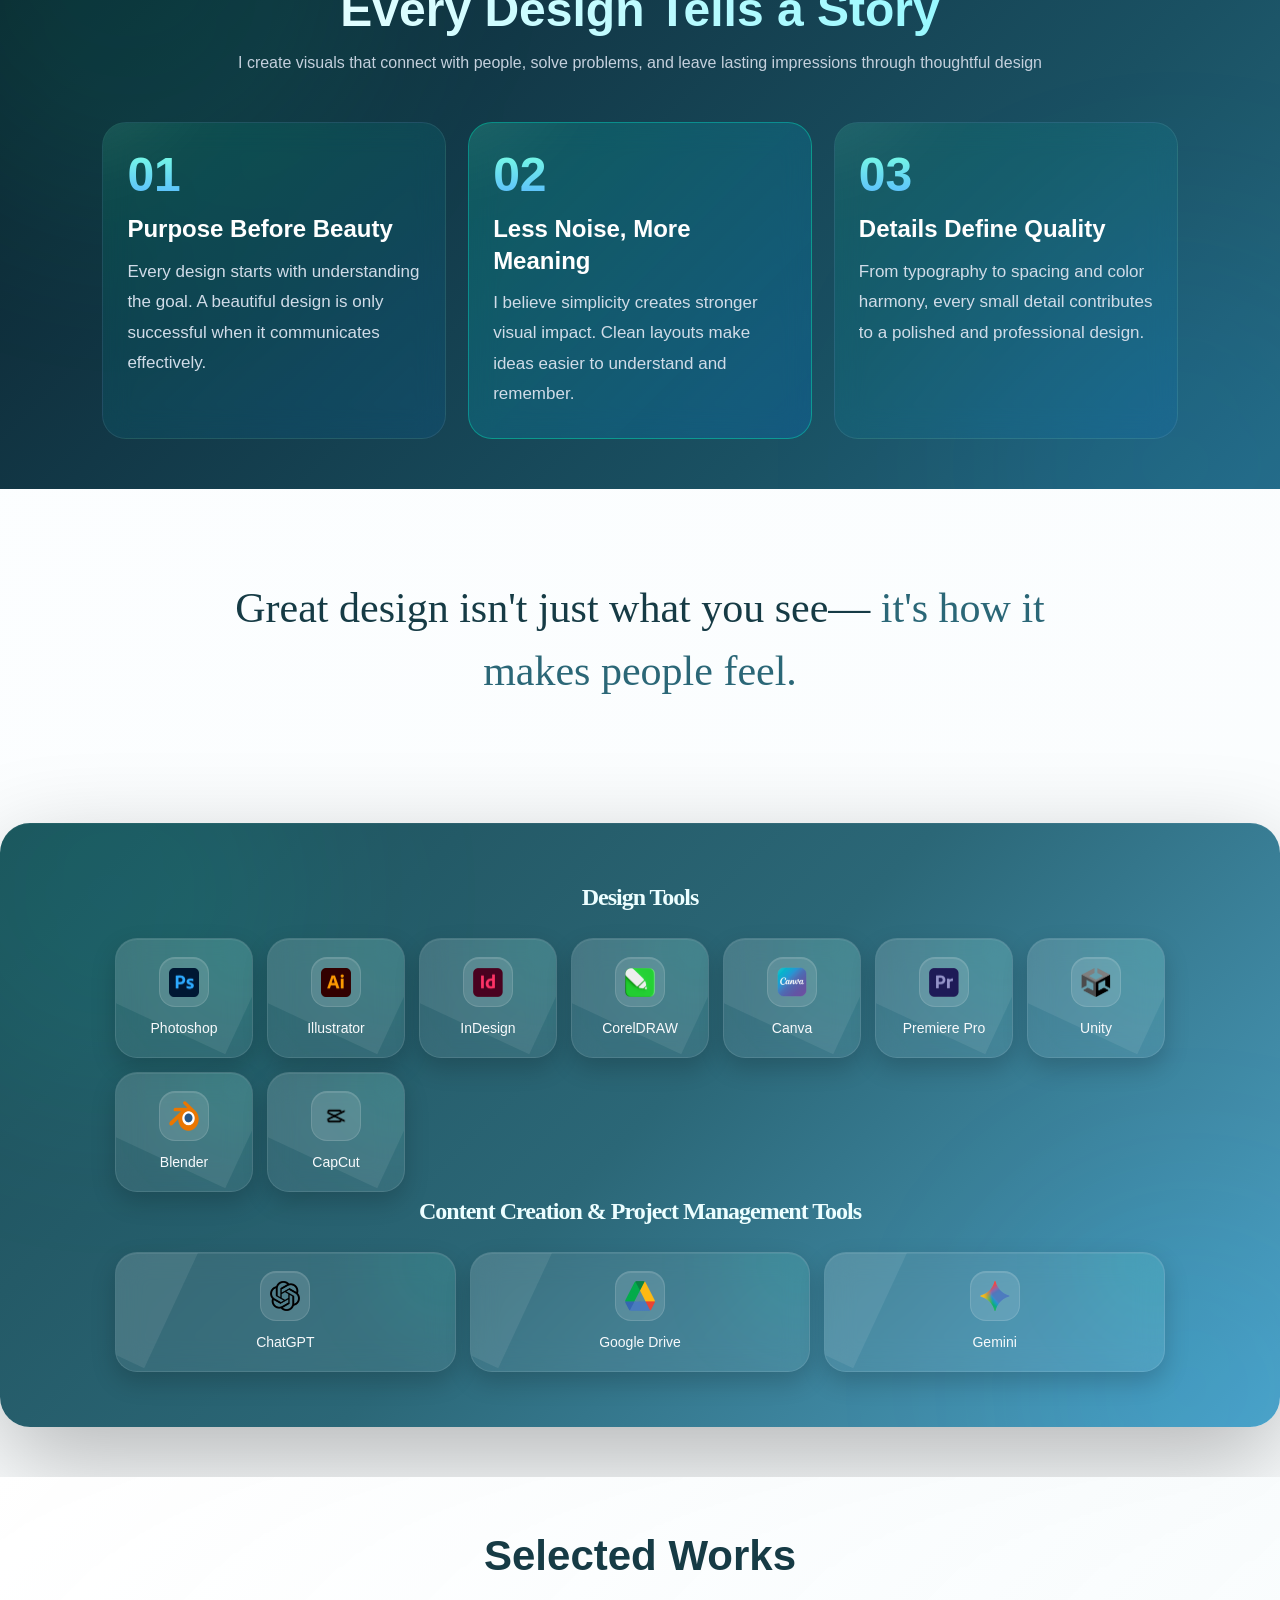
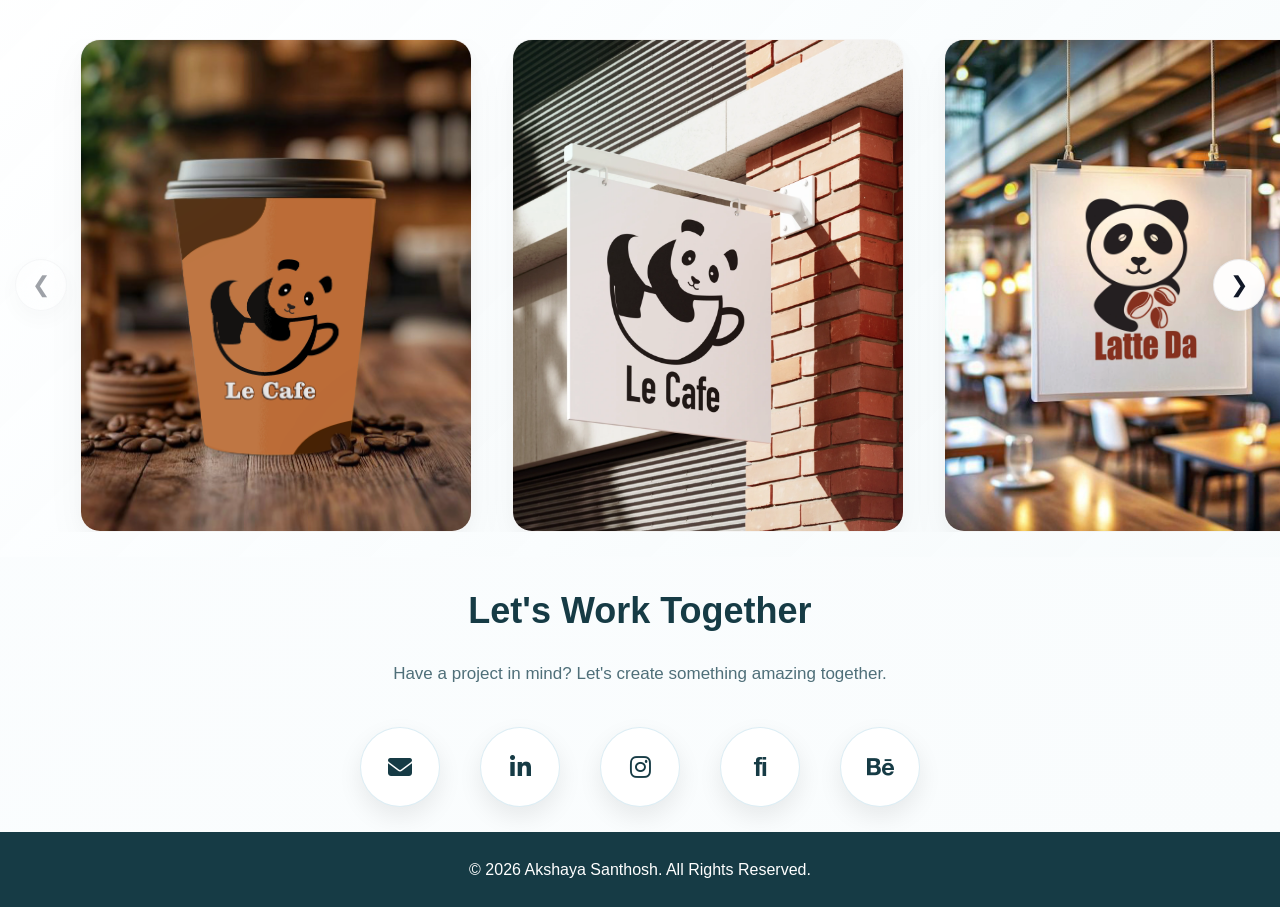
==== commit 04d10389: "Update index.html" ====
--- a/index.html
+++ b/index.html
@@ -245,7 +245,6 @@
             <span>it's how it makes people feel.</span>
         </h2>
 
-        <div class="quote-line"></div>
     </div>
 </section>
 <!-- TOOLS SECTION -->
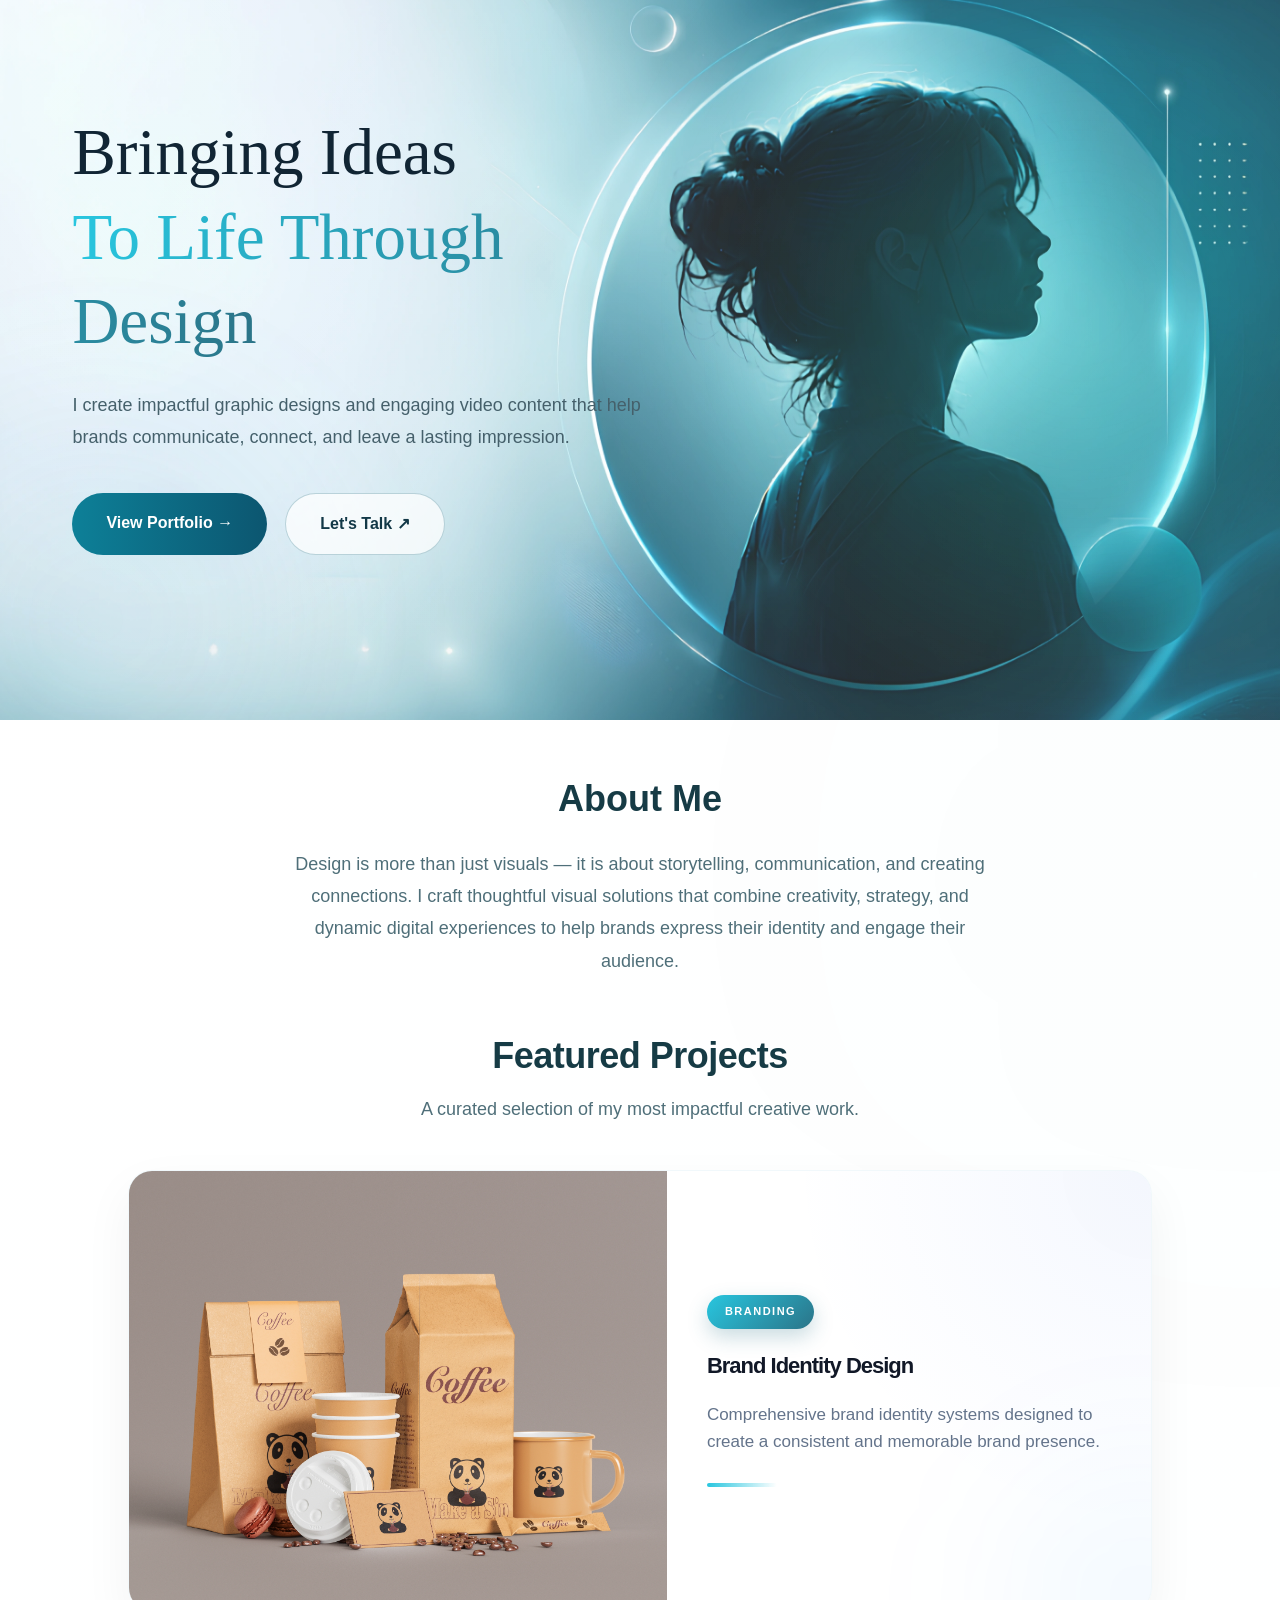
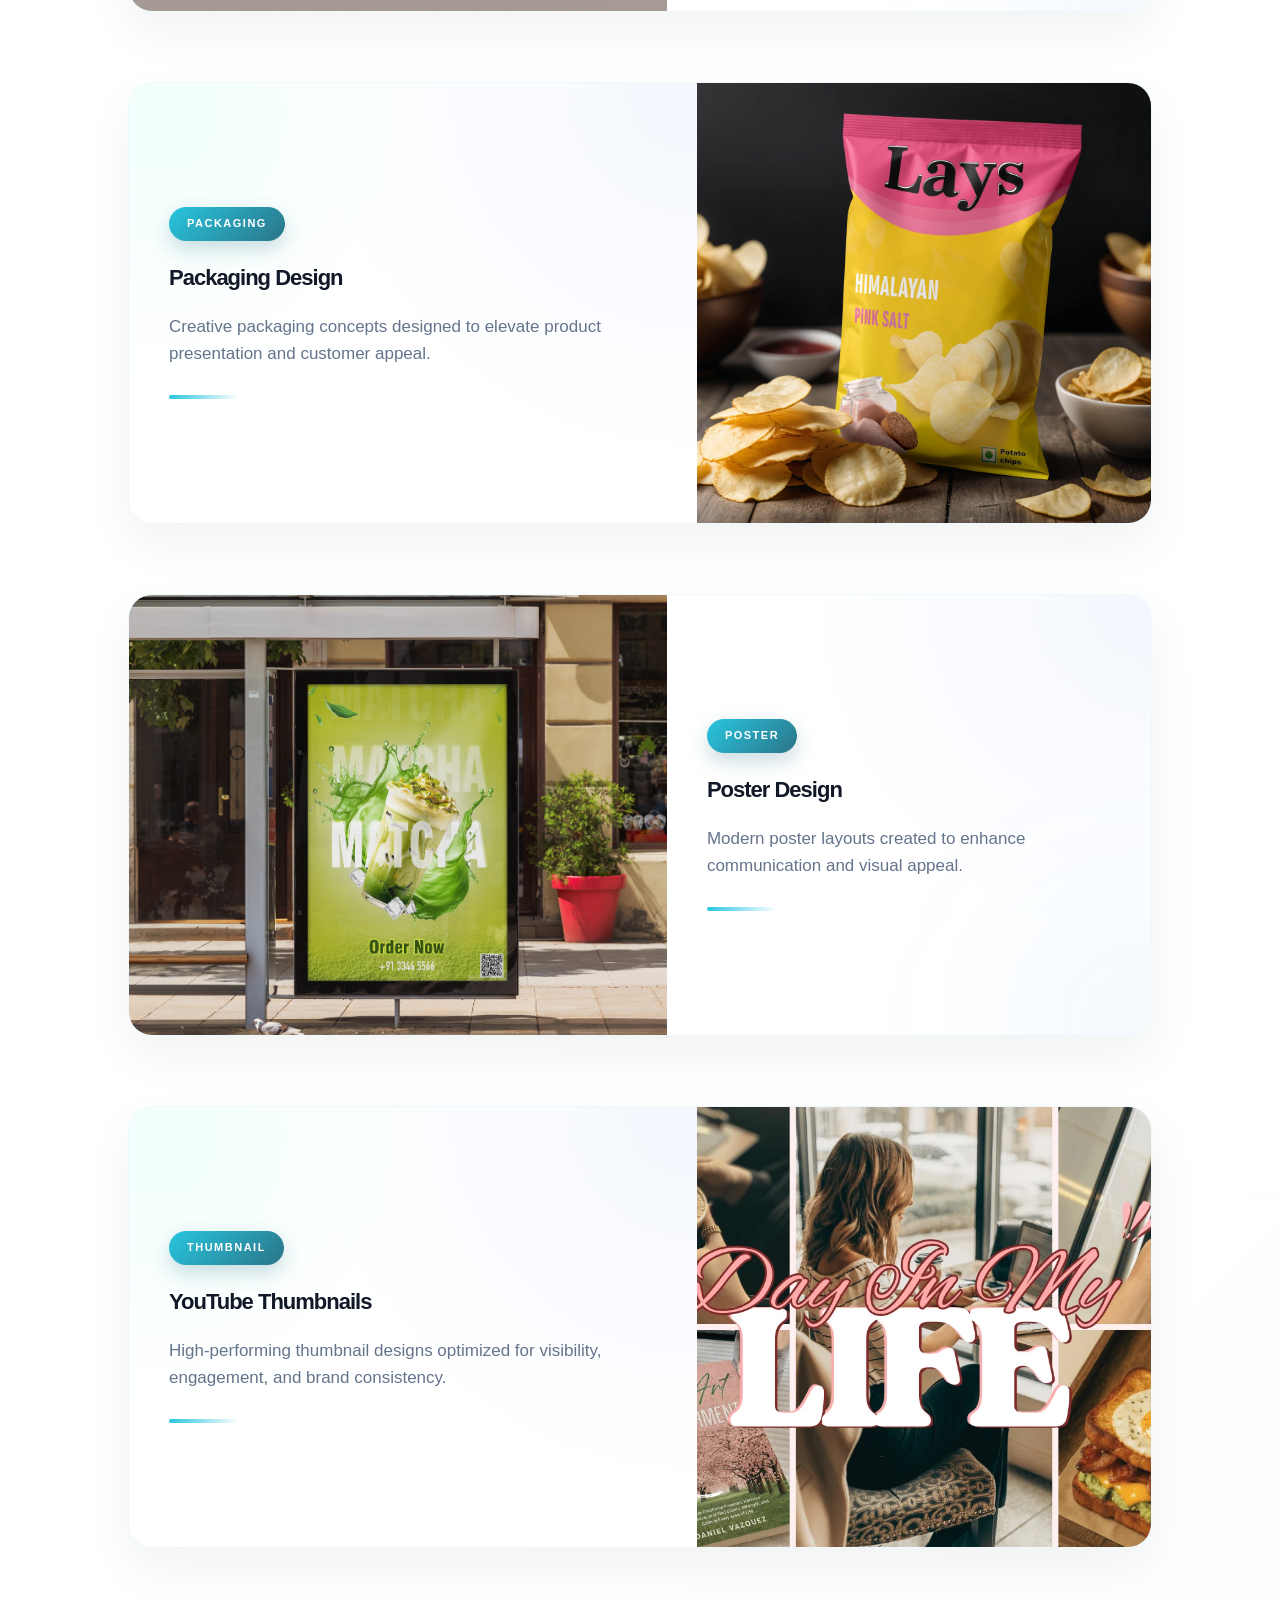
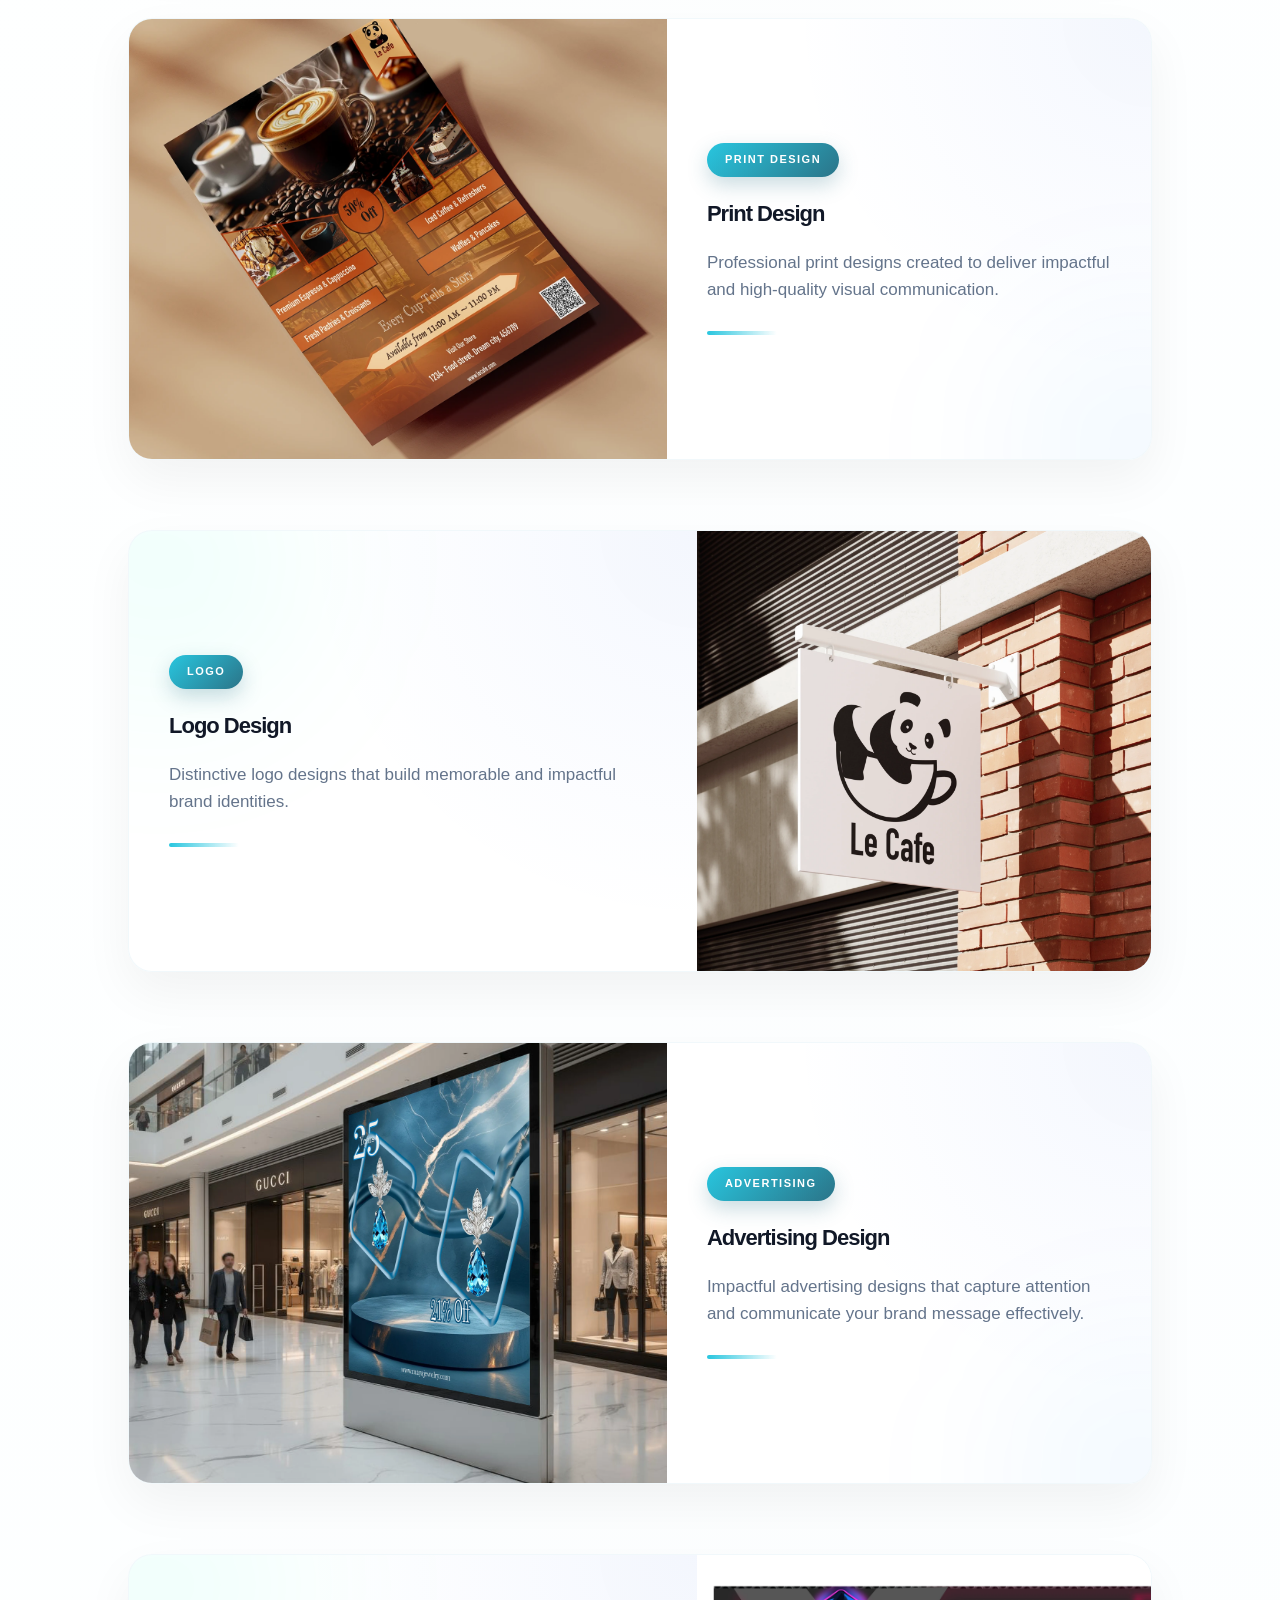
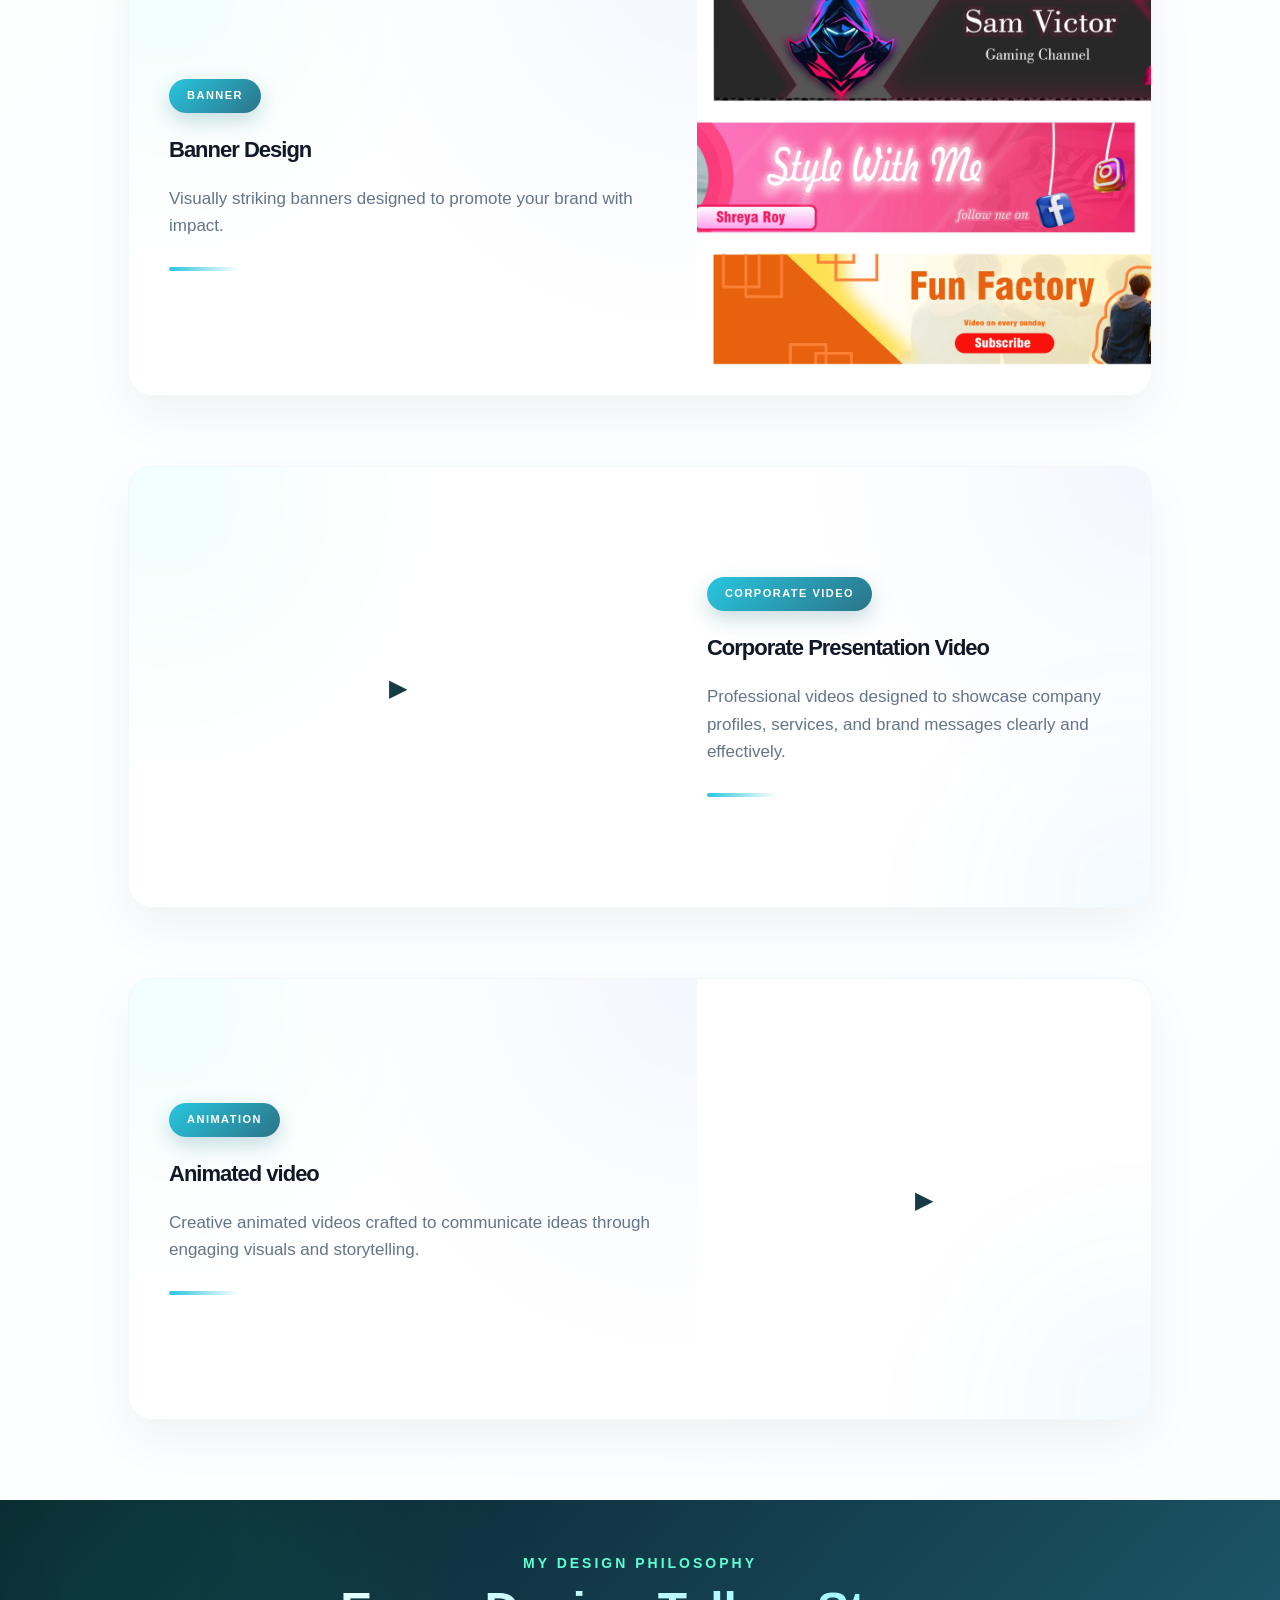
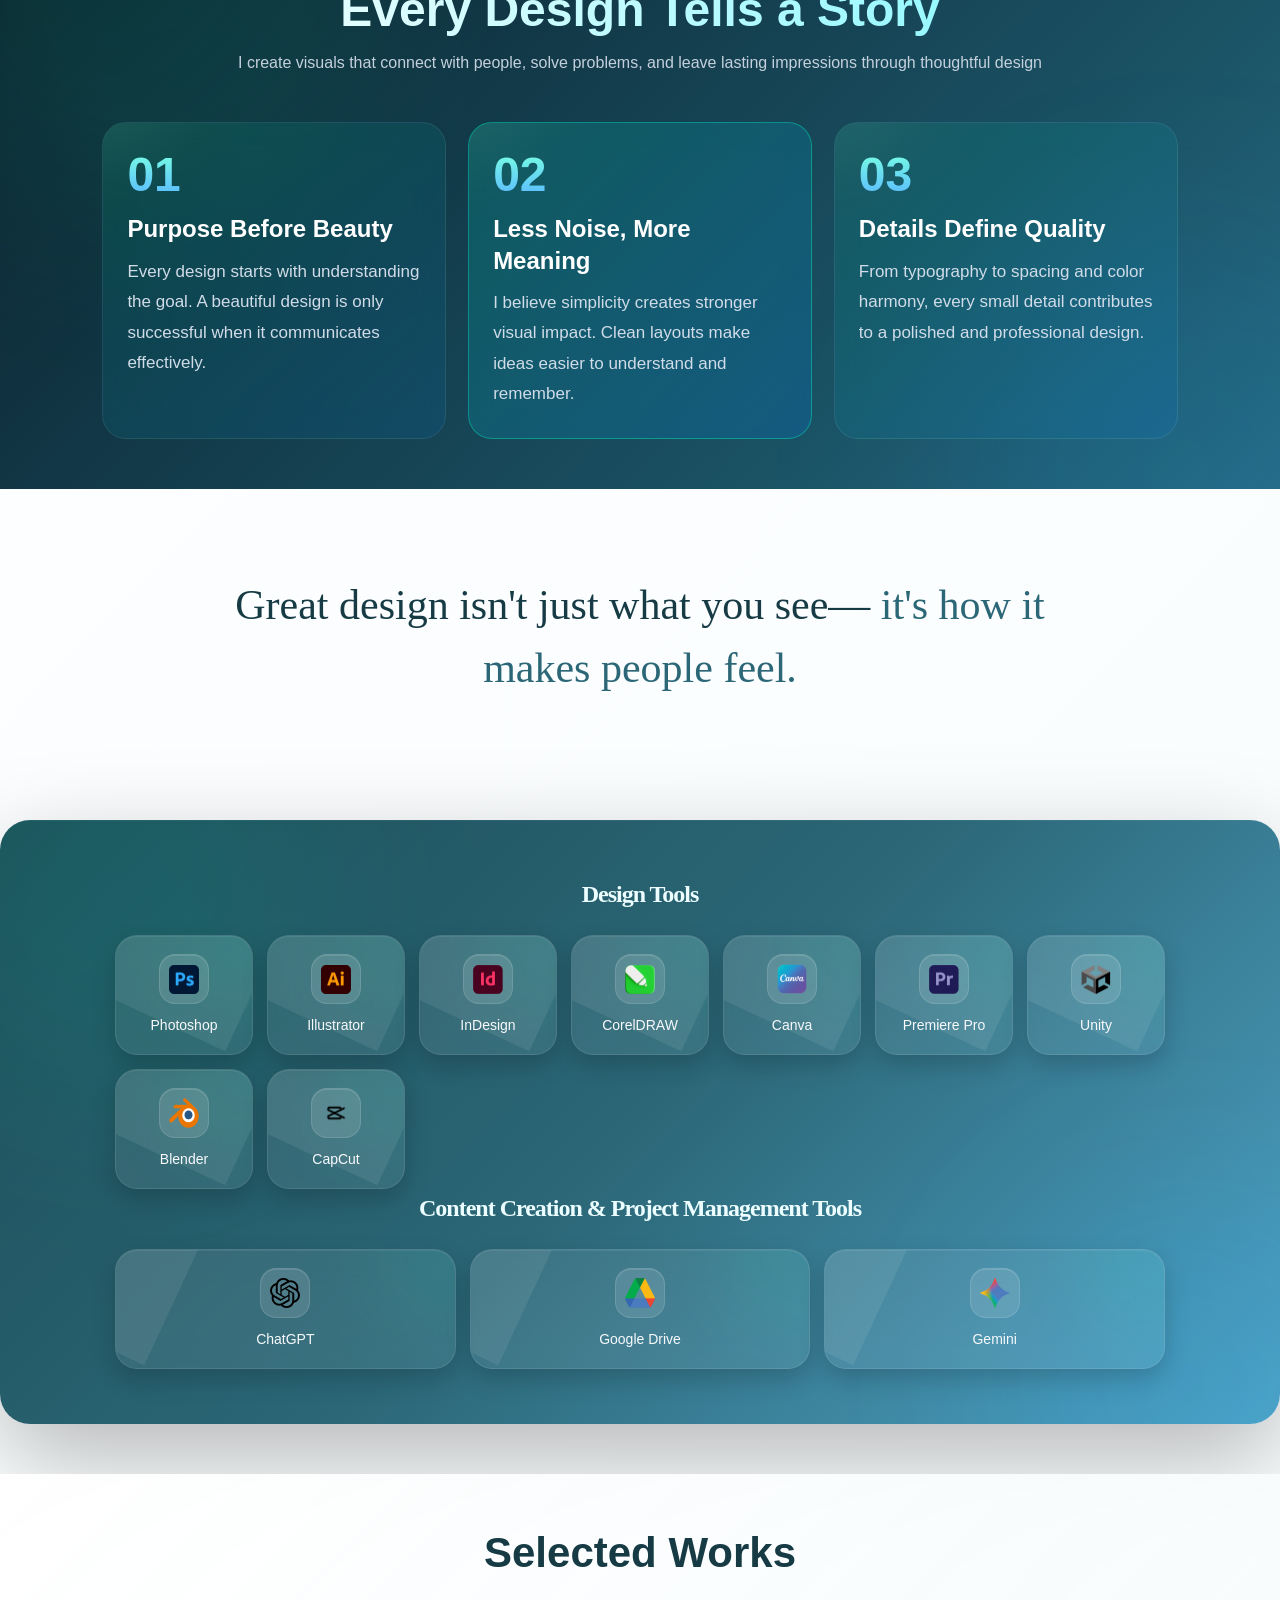
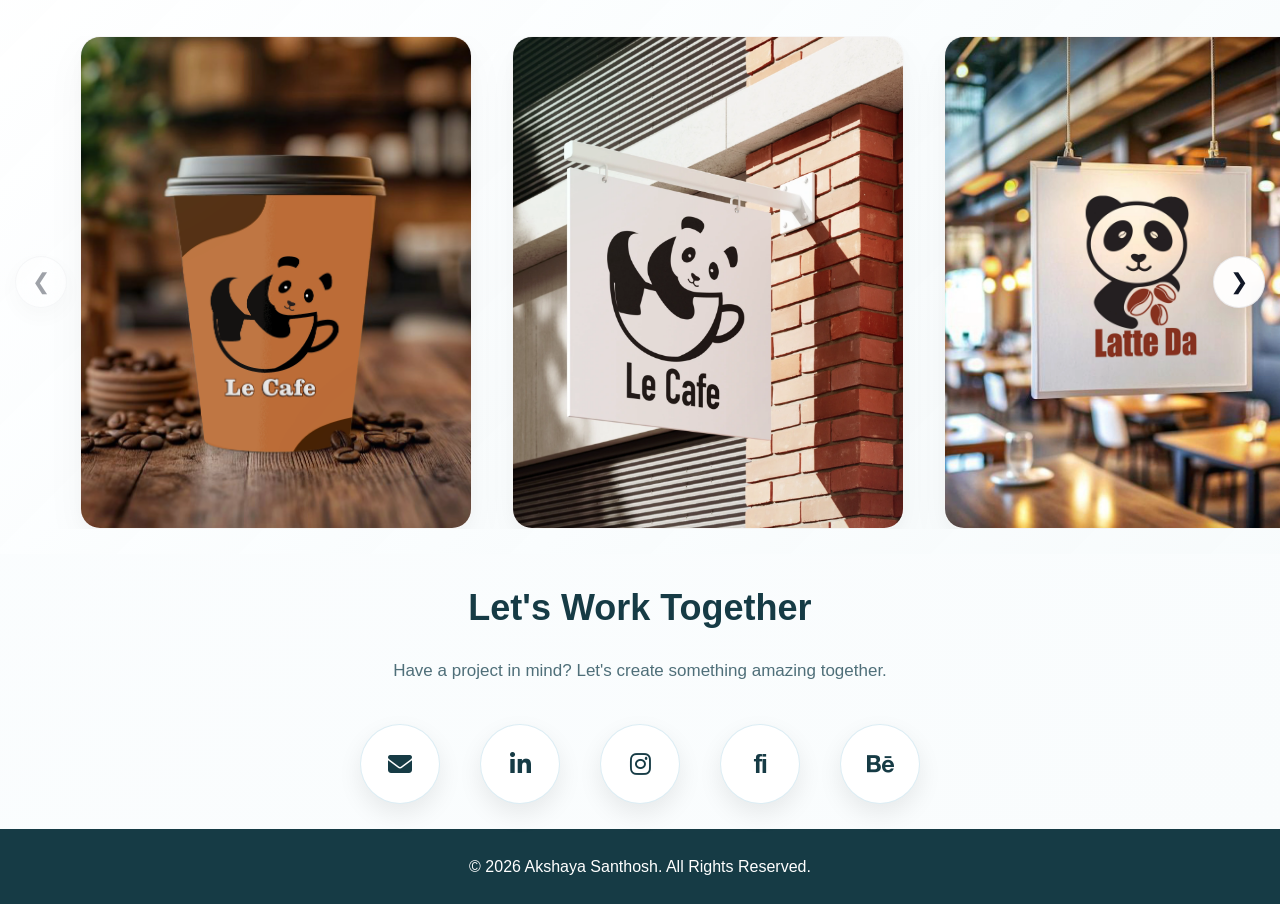
==== commit 913786aa: "Update index.html" ====
--- a/index.html
+++ b/index.html
@@ -27,7 +27,7 @@
         </p>
 
         <div class="hero-buttons">
-            <a href="https://drive.google.com/file/d/1FGlZYSzwpE3bZ6qyHPBeQBZ4SXQWKSyK/view?usp=drive_link"
+            <a href="https://drive.google.com/file/d/1O3AywQ6T9eMMA4MWfNiGgLQD_bjlbR6n/view?usp=drive_link"
                class="btn btn-primary"
                target="_blank"
                rel="noopener noreferrer">
--- a/style.css
+++ b/style.css
@@ -1,4 +1,3 @@
-
 /* ==========================================================
    RESET
 ========================================================== */
@@ -2128,7 +2127,7 @@
     display: block;
     font-size: 60px;
     color: #2b6777;
-    margin-bottom: 18px;
+    margin-bottom: 15px;
     font-family: Georgia, serif;
 }
 
